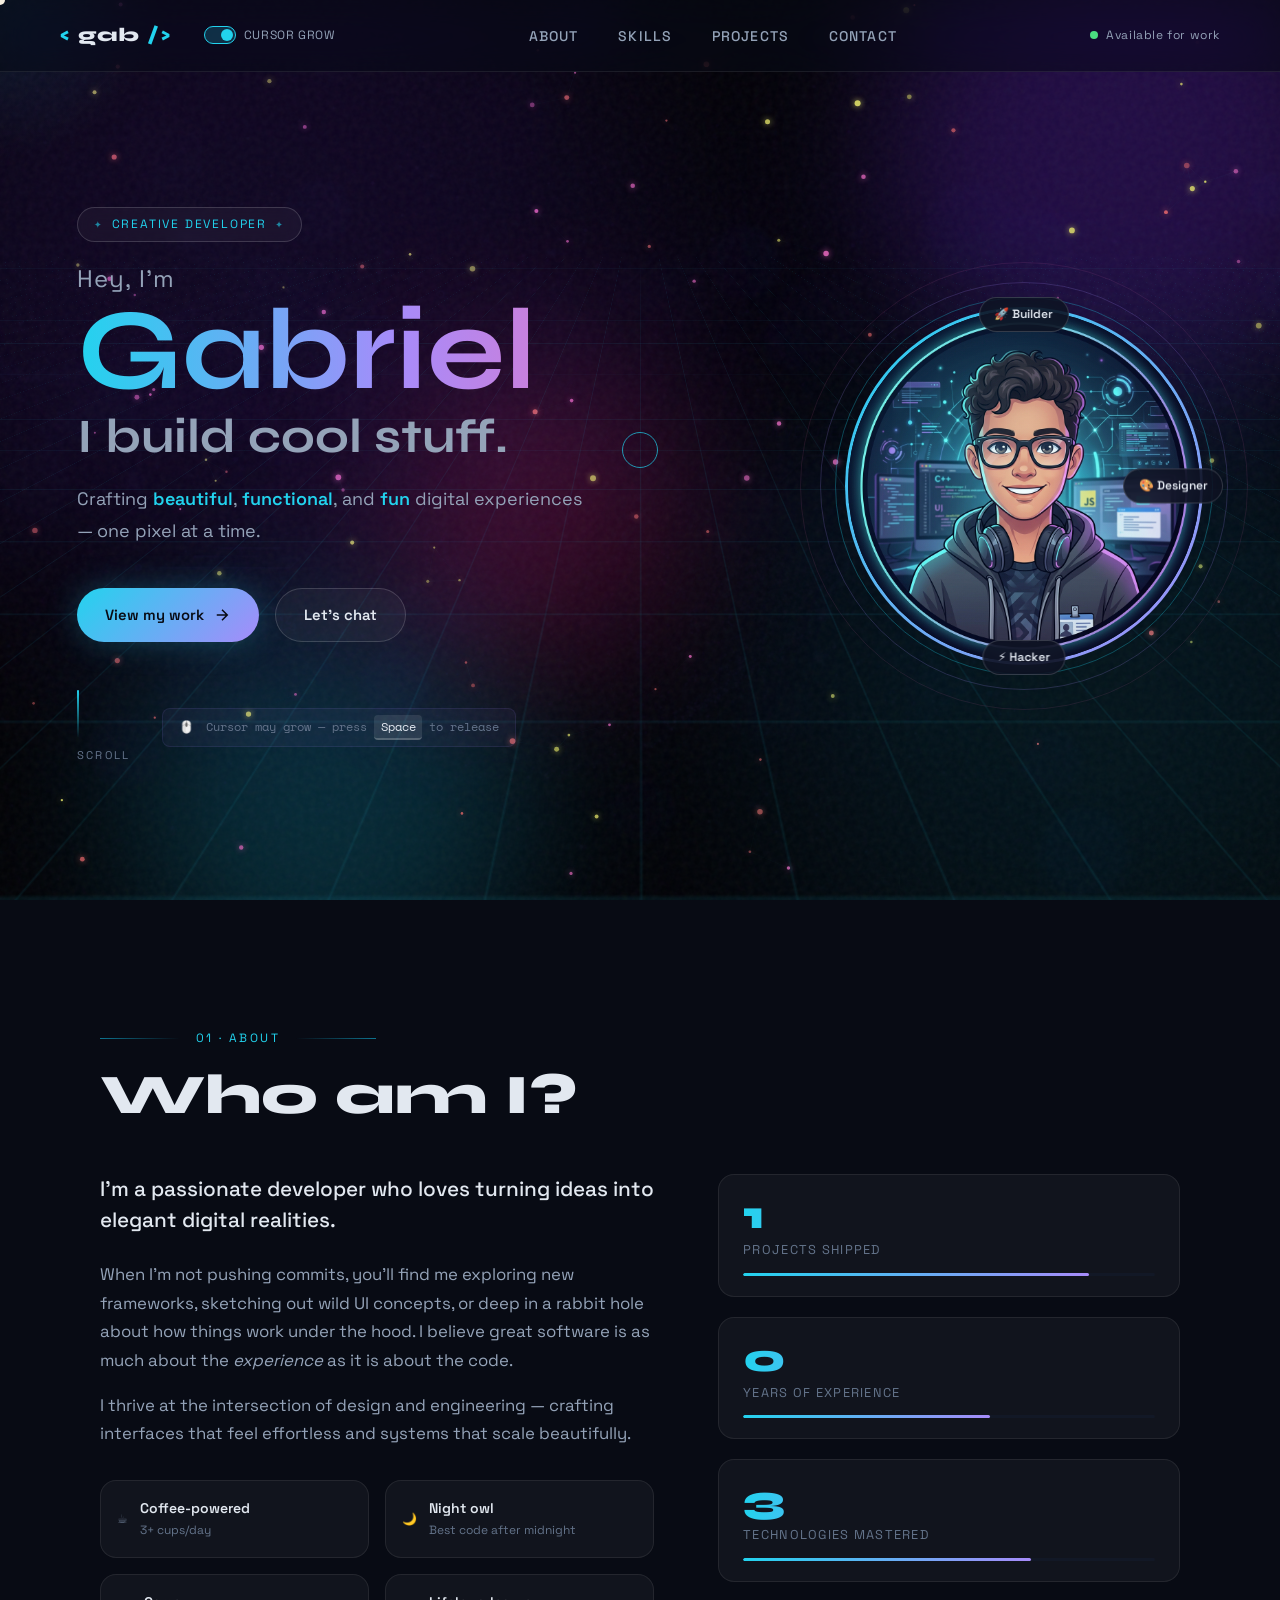
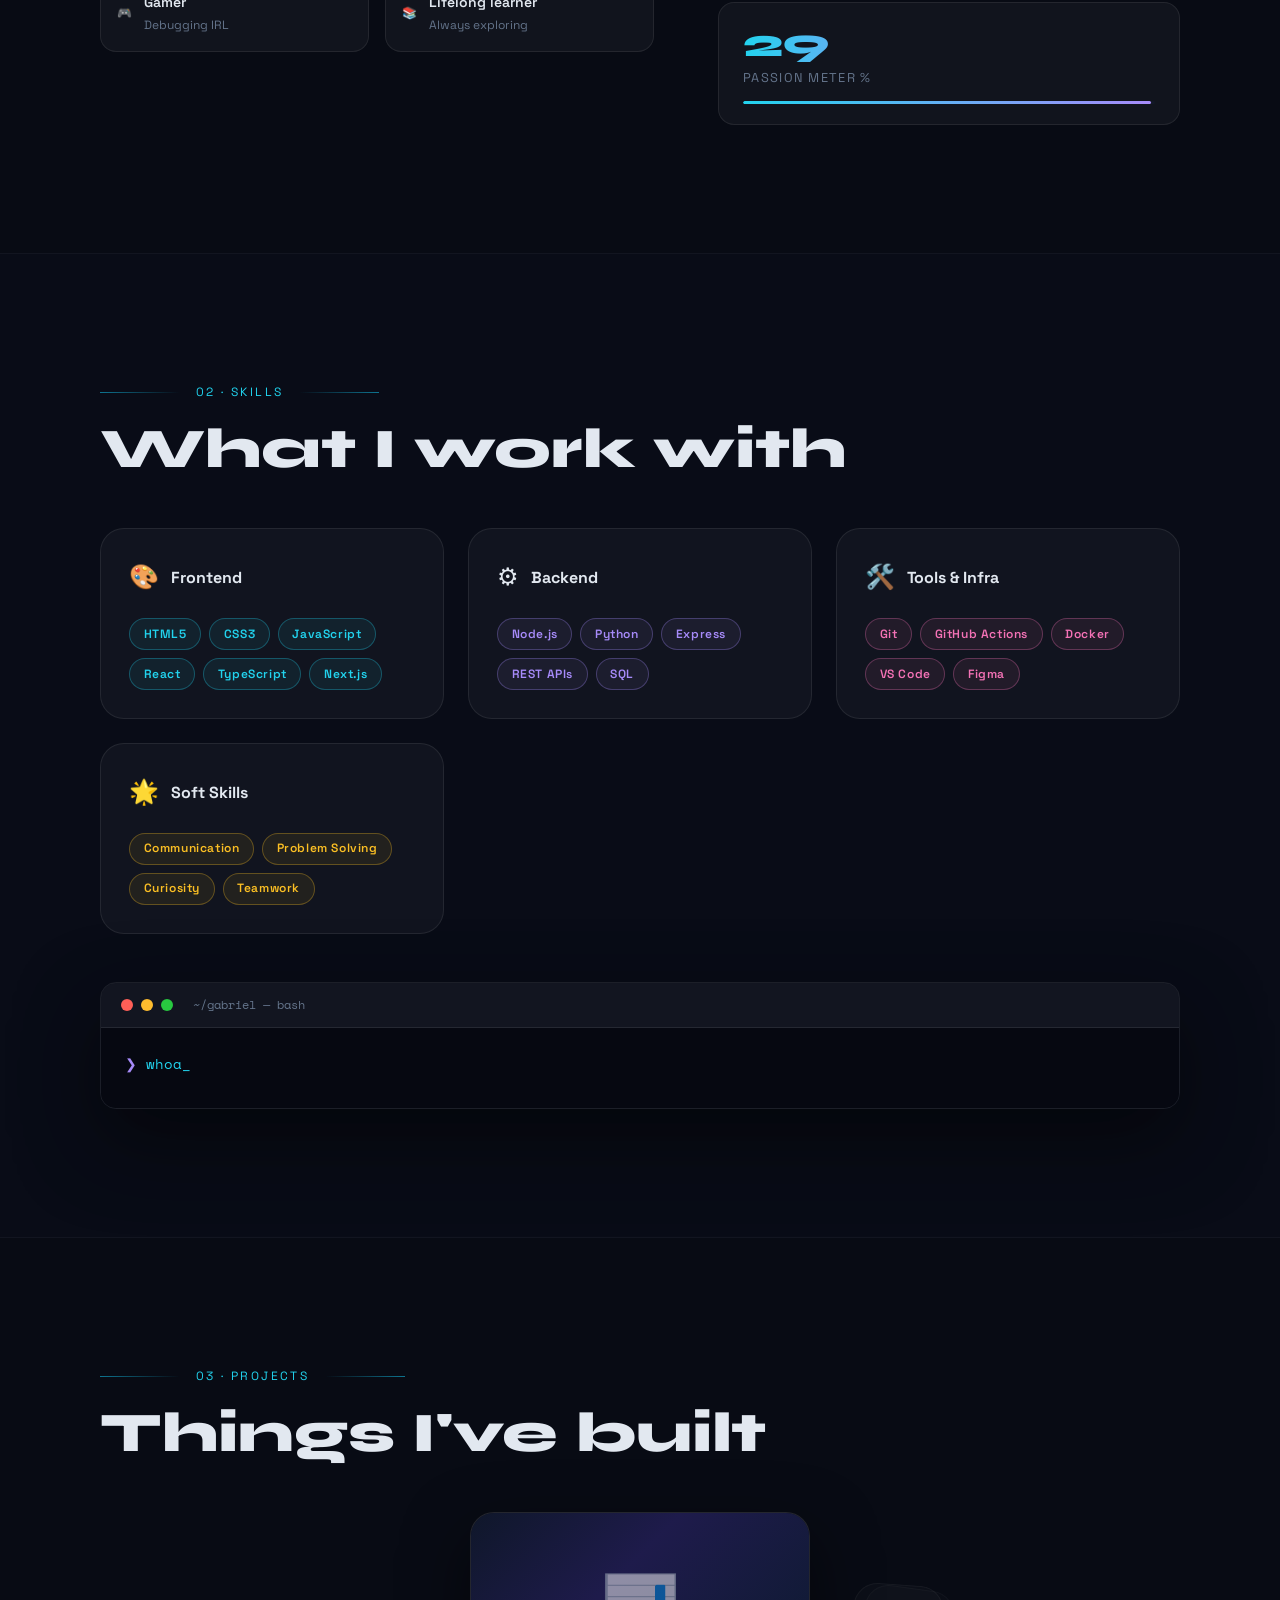
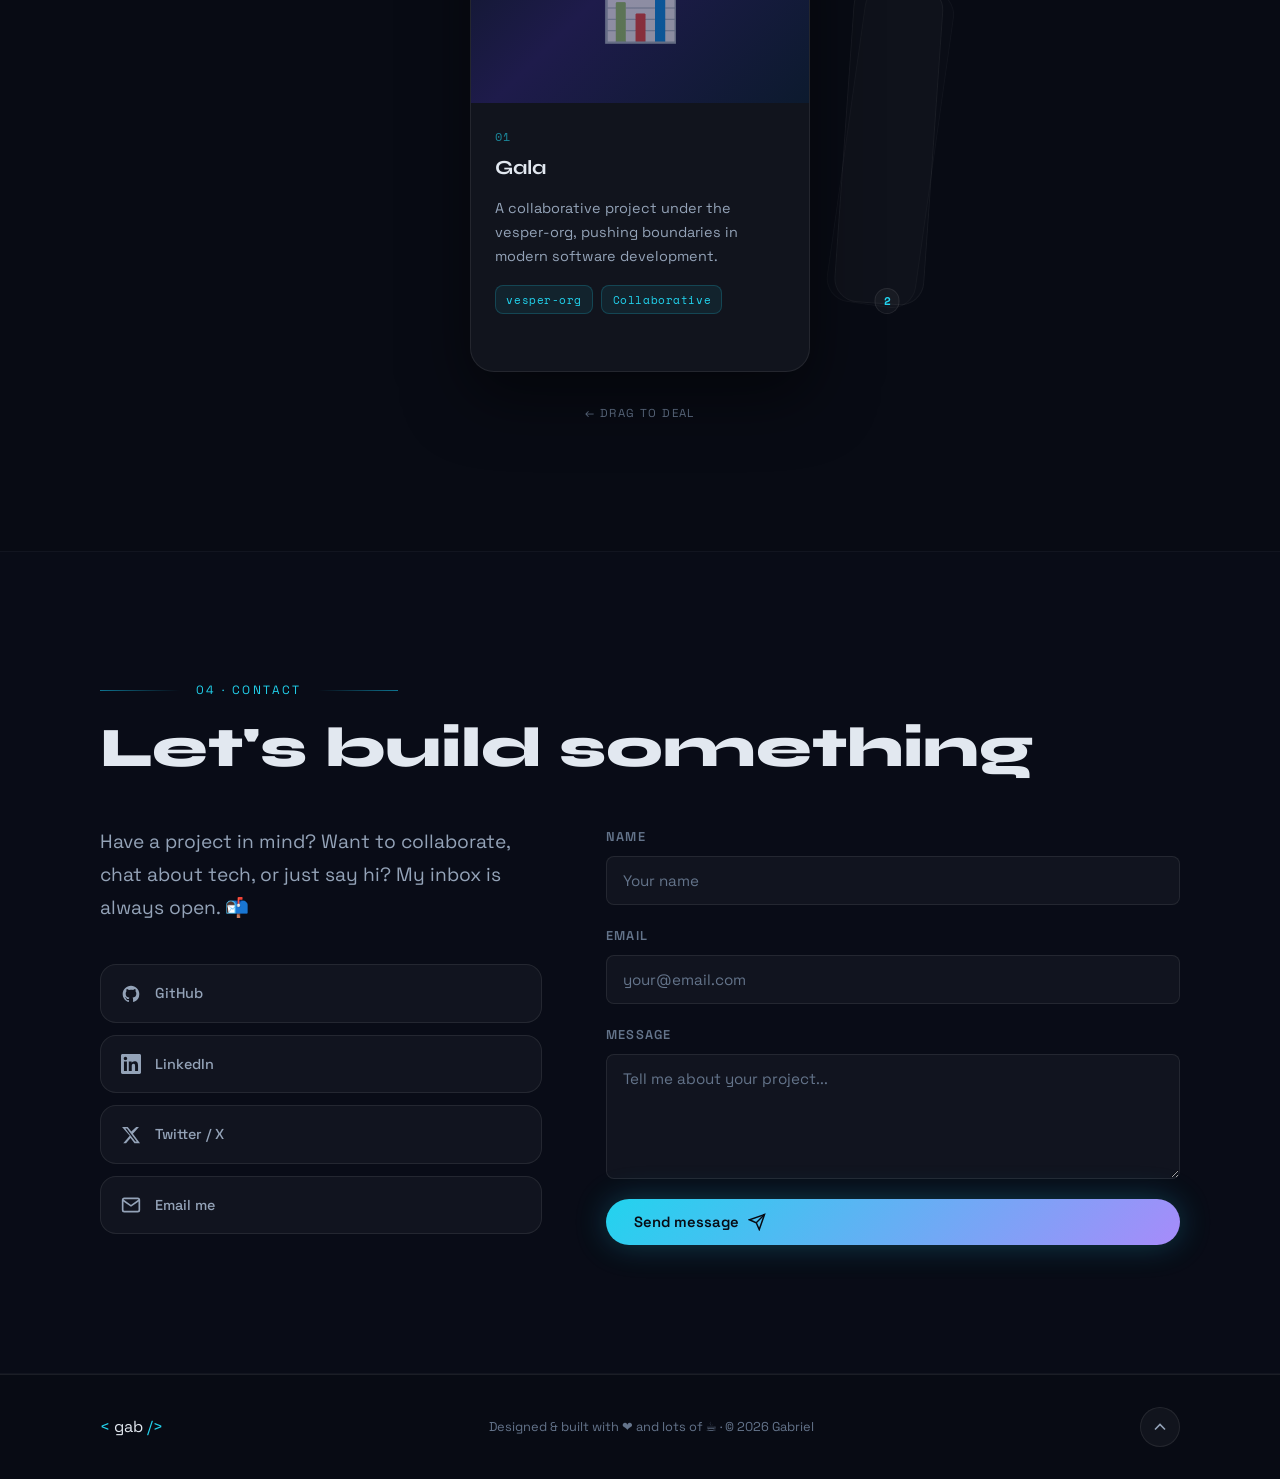
==== index.html @ 13ea4133 "feat: update project cards with real repo links and info" ====
<!DOCTYPE html>
<html lang="en">
<head>
  <meta charset="UTF-8" />
  <meta name="viewport" content="width=device-width, initial-scale=1.0" />
  <title>Gabriel · Creative Developer</title>
  <meta name="description" content="Gabriel's creative developer portfolio — building beautiful, functional, and fun digital experiences." />

  <!-- Google Fonts -->
  <link rel="preconnect" href="https://fonts.googleapis.com" />
  <link rel="preconnect" href="https://fonts.gstatic.com" crossorigin />
  <link href="https://fonts.googleapis.com/css2?family=Space+Grotesk:wght@300;400;500;600;700&family=Space+Mono:ital,wght@0,400;0,700;1,400&family=Syne:wght@700;800&display=swap" rel="stylesheet" />

  <link rel="stylesheet" href="style.css" />
</head>
<body>

  <!-- ── Canvas particles ── -->
  <canvas id="particles-canvas"></canvas>

  <!-- ── Cursor glow ── -->
  <div id="cursor-glow"></div>
  <div id="cursor-dot"></div>
  <div id="cursor-ring"></div>

  <!-- ── Background Effects ── -->
  <div class="page-bg">
    <div class="bg-gradient-1"></div>
    <div class="bg-gradient-2"></div>
    <div class="bg-grid-wrap">
      <div class="bg-grid"></div>
    </div>
    <div class="bg-noise"></div>
  </div>

  <!-- ════════════════════════════
       NAV
  ════════════════════════════ -->
  <nav id="navbar">
    <div class="nav-left">
      <div class="nav-logo">
        <span class="logo-bracket">&lt;</span>
        <span class="logo-name">gab</span>
        <span class="logo-bracket">/&gt;</span>
      </div>
      <div class="nav-toggle-wrap">
        <label class="toggle-switch">
          <input type="checkbox" id="cursor-grow-toggle" checked>
          <span class="slider"></span>
        </label>
        <span class="toggle-label">Cursor Grow</span>
      </div>
    </div>
    <ul class="nav-links">
      <li><a href="#about" class="nav-link">About</a></li>
      <li><a href="#skills" class="nav-link">Skills</a></li>
      <li><a href="#projects" class="nav-link">Projects</a></li>
      <li><a href="#contact" class="nav-link">Contact</a></li>
    </ul>
    <div class="nav-status">
      <span class="status-dot"></span>
      <span>Available for work</span>
    </div>
  </nav>

  <!-- ════════════════════════════
       HERO
  ════════════════════════════ -->
  <section id="hero">
    <div class="hero-bg"></div>
    <div class="hero-overlay"></div>

    <!-- Floating blobs -->
    <div class="blob blob-1"></div>
    <div class="blob blob-2"></div>
    <div class="blob blob-3"></div>

    <div class="hero-content">
      <div class="hero-badge">
        <span class="badge-icon">✦</span>
        <span>Creative Developer</span>
        <span class="badge-icon">✦</span>
      </div>

      <h1 class="hero-title">
        <span class="title-line title-line-1">Hey, I'm</span>
        <span class="title-line title-line-2 gradient-text">Gabriel</span>
        <span class="title-line title-line-3">I build cool stuff.</span>
      </h1>

      <p class="hero-sub">
        Crafting <span class="highlight">beautiful</span>,
        <span class="highlight">functional</span>, and
        <span class="highlight">fun</span> digital experiences —
        one pixel at a time.
      </p>

      <div class="hero-cta">
        <a href="#projects" class="btn btn-primary" id="hero-cta-work">
          <span>View my work</span>
          <svg viewBox="0 0 24 24" fill="none" stroke="currentColor" stroke-width="2"><path d="M5 12h14M12 5l7 7-7 7"/></svg>
        </a>
        <a href="#contact" class="btn btn-ghost" id="hero-cta-contact">Let's chat</a>
      </div>

      <!-- Scroll hint + cursor hint side by side -->
      <div class="hero-hints">
        <div class="scroll-hint">
          <div class="scroll-line"></div>
          <span>scroll</span>
        </div>
        <div class="cursor-hint" id="cursor-hint">
          <span class="cursor-hint-icon">🖱️</span>
          <span>Cursor may grow — press <kbd>Space</kbd> to release</span>
        </div>
      </div>
    </div>

    <!-- Avatar card -->
    <div class="hero-avatar-wrap">
      <div class="avatar-ring ring-1"></div>
      <div class="avatar-ring ring-2"></div>
      <div class="avatar-ring ring-3"></div>
      <div class="avatar-frame">
        <img src="assets/avatar.jpg" alt="Gabriel - Developer Portrait" class="avatar-img" />
        <div class="avatar-glow"></div>
      </div>
      <!-- Floating tags -->
      <div class="float-tag tag-top" id="tag-1">🚀 Builder</div>
      <div class="float-tag tag-right" id="tag-2">🎨 Designer</div>
      <div class="float-tag tag-bottom" id="tag-3">⚡ Hacker</div>
    </div>
  </section>

  <!-- ════════════════════════════
       ABOUT
  ════════════════════════════ -->
  <section id="about" class="section">
    <div class="container">
      <div class="section-label">
        <span class="label-line"></span>
        <span>01 · About</span>
        <span class="label-line"></span>
      </div>
      <h2 class="section-title">Who am I?</h2>

      <div class="about-grid">
        <div class="about-text reveal">
          <p class="about-lead">
            I'm a passionate developer who loves turning ideas into elegant digital realities.
          </p>
          <p>
            When I'm not pushing commits, you'll find me exploring new frameworks, sketching out
            wild UI concepts, or deep in a rabbit hole about how things work under the hood.
            I believe great software is as much about the <em>experience</em> as it is about
            the code.
          </p>
          <p>
            I thrive at the intersection of design and engineering — crafting interfaces that
            feel effortless and systems that scale beautifully.
          </p>
          <div class="about-fun-facts">
            <div class="fun-fact">
              <span class="fun-icon">☕</span>
              <div>
                <strong>Coffee-powered</strong>
                <span>3+ cups/day</span>
              </div>
            </div>
            <div class="fun-fact">
              <span class="fun-icon">🌙</span>
              <div>
                <strong>Night owl</strong>
                <span>Best code after midnight</span>
              </div>
            </div>
            <div class="fun-fact">
              <span class="fun-icon">🎮</span>
              <div>
                <strong>Gamer</strong>
                <span>Debugging IRL</span>
              </div>
            </div>
            <div class="fun-fact">
              <span class="fun-icon">📚</span>
              <div>
                <strong>Lifelong learner</strong>
                <span>Always exploring</span>
              </div>
            </div>
          </div>
        </div>

        <div class="about-stats reveal">
          <div class="stat-card">
            <span class="stat-num" data-target="5">0</span>
            <span class="stat-label">Projects shipped</span>
            <div class="stat-bar"><div class="stat-fill" style="width:84%"></div></div>
          </div>
          <div class="stat-card">
            <span class="stat-num" data-target="3">0</span>
            <span class="stat-label">Years of experience</span>
            <div class="stat-bar"><div class="stat-fill" style="width:60%"></div></div>
          </div>
          <div class="stat-card">
            <span class="stat-num" data-target="12">0</span>
            <span class="stat-label">Technologies mastered</span>
            <div class="stat-bar"><div class="stat-fill" style="width:70%"></div></div>
          </div>
          <div class="stat-card">
            <span class="stat-num" data-target="99">0</span>
            <span class="stat-label">Passion meter %</span>
            <div class="stat-bar"><div class="stat-fill" style="width:99%"></div></div>
          </div>
        </div>
      </div>
    </div>
  </section>

  <!-- ════════════════════════════
       SKILLS
  ════════════════════════════ -->
  <section id="skills" class="section section-dark">
    <div class="container">
      <div class="section-label">
        <span class="label-line"></span>
        <span>02 · Skills</span>
        <span class="label-line"></span>
      </div>
      <h2 class="section-title">What I work with</h2>

      <div class="skills-grid">

        <!-- Category -->
        <div class="skill-category reveal">
          <div class="skill-cat-header">
            <span class="skill-cat-icon">🎨</span>
            <h3>Frontend</h3>
          </div>
          <div class="skill-pills">
            <span class="pill pill-cyan">HTML5</span>
            <span class="pill pill-cyan">CSS3</span>
            <span class="pill pill-cyan">JavaScript</span>
            <span class="pill pill-cyan">React</span>
            <span class="pill pill-cyan">TypeScript</span>
            <span class="pill pill-cyan">Next.js</span>
          </div>
        </div>

        <div class="skill-category reveal">
          <div class="skill-cat-header">
            <span class="skill-cat-icon">⚙️</span>
            <h3>Backend</h3>
          </div>
          <div class="skill-pills">
            <span class="pill pill-purple">Node.js</span>
            <span class="pill pill-purple">Python</span>
            <span class="pill pill-purple">Express</span>
            <span class="pill pill-purple">REST APIs</span>
            <span class="pill pill-purple">SQL</span>
          </div>
        </div>

        <div class="skill-category reveal">
          <div class="skill-cat-header">
            <span class="skill-cat-icon">🛠️</span>
            <h3>Tools &amp; Infra</h3>
          </div>
          <div class="skill-pills">
            <span class="pill pill-pink">Git</span>
            <span class="pill pill-pink">GitHub Actions</span>
            <span class="pill pill-pink">Docker</span>
            <span class="pill pill-pink">VS Code</span>
            <span class="pill pill-pink">Figma</span>
          </div>
        </div>

        <div class="skill-category reveal">
          <div class="skill-cat-header">
            <span class="skill-cat-icon">🌟</span>
            <h3>Soft Skills</h3>
          </div>
          <div class="skill-pills">
            <span class="pill pill-gold">Communication</span>
            <span class="pill pill-gold">Problem Solving</span>
            <span class="pill pill-gold">Curiosity</span>
            <span class="pill pill-gold">Teamwork</span>
          </div>
        </div>

      </div>

      <!-- Terminal easter egg -->
      <div class="terminal reveal">
        <div class="terminal-header">
          <span class="dot red"></span>
          <span class="dot yellow"></span>
          <span class="dot green"></span>
          <span class="terminal-title">~/gabriel — bash</span>
        </div>
        <div class="terminal-body" id="terminal-body">
          <span class="prompt">❯ </span><span id="terminal-text"></span><span class="cursor-blink">_</span>
        </div>
      </div>
    </div>
  </section>

  <!-- ════════════════════════════
       PROJECTS
  ════════════════════════════ -->
  <section id="projects" class="section">
    <div class="container">
      <div class="section-label">
        <span class="label-line"></span>
        <span>03 · Projects</span>
        <span class="label-line"></span>
      </div>
      <h2 class="section-title">Things I've built</h2>

      <!-- Card Deck -->
      <div class="deck-wrapper">

        <!-- Left discard pile -->
        <div class="deck-side deck-side-left">
          <div class="deck-back deck-back-2"></div>
          <div class="deck-back deck-back-1"></div>
          <div class="deck-badge" id="badge-left">0</div>
        </div>

        <!-- Stage: all 3 cards are absolutely positioned here -->
        <div class="deck-stage" id="deck-stage">

          <article class="project-card" id="project-1">
            <div class="project-img-wrap">
              <div class="project-img project-img-1"></div>
              <div class="project-overlay">
                <a href="https://github.com/vesper-org/gala" target="_blank" rel="noopener noreferrer" class="project-link" aria-label="View Gala">
                  <svg viewBox="0 0 24 24" fill="none" stroke="currentColor" stroke-width="2"><path d="M18 13v6a2 2 0 01-2 2H5a2 2 0 01-2-2V8a2 2 0 012-2h6M15 3h6v6M10 14L21 3"/></svg>
                </a>
              </div>
            </div>
            <div class="project-info">
              <span class="project-num">01</span>
              <h3 class="project-title">Gala</h3>
              <p class="project-desc">A collaborative project under the vesper-org, pushing boundaries in modern software development.</p>
              <div class="project-tags"><span>vesper-org</span><span>Collaborative</span></div>
            </div>
          </article>

          <article class="project-card" id="project-2">
            <div class="project-img-wrap">
              <div class="project-img project-img-2"></div>
              <div class="project-overlay">
                <a href="https://github.com/GABRIEL-CSTND/VetClinicApp" target="_blank" rel="noopener noreferrer" class="project-link" aria-label="View VetClinicApp">
                  <svg viewBox="0 0 24 24" fill="none" stroke="currentColor" stroke-width="2"><path d="M18 13v6a2 2 0 01-2 2H5a2 2 0 01-2-2V8a2 2 0 012-2h6M15 3h6v6M10 14L21 3"/></svg>
                </a>
              </div>
            </div>
            <div class="project-info">
              <span class="project-num">02</span>
              <h3 class="project-title">Vet Clinic App</h3>
              <p class="project-desc">A full-featured Veterinary Clinic Management System with patient records, appointments, and billing built on a modern Windows UI.</p>
              <div class="project-tags"><span>WinUI 3</span><span>.NET 8</span><span>MySQL</span></div>
            </div>
          </article>

          <article class="project-card" id="project-3">
            <div class="project-img-wrap">
              <div class="project-img project-img-3"></div>
              <div class="project-overlay">
                <a href="https://github.com/GABRIEL-CSTND/HOTEL-RESERVATION-SYSTEM" target="_blank" rel="noopener noreferrer" class="project-link" aria-label="View Hotel Reservation System">
                  <svg viewBox="0 0 24 24" fill="none" stroke="currentColor" stroke-width="2"><path d="M18 13v6a2 2 0 01-2 2H5a2 2 0 01-2-2V8a2 2 0 012-2h6M15 3h6v6M10 14L21 3"/></svg>
                </a>
              </div>
            </div>
            <div class="project-info">
              <span class="project-num">03</span>
              <h3 class="project-title">Hotel Reservation System</h3>
              <p class="project-desc">A hotel booking and reservation management system handling room availability, guest records, and check-in/out workflows.</p>
              <div class="project-tags"><span>C#</span><span>JSON</span></div>
            </div>
          </article>

        </div><!-- /deck-stage -->

        <!-- Right draw pile -->
        <div class="deck-side deck-side-right">
          <div class="deck-back deck-back-2"></div>
          <div class="deck-back deck-back-1"></div>
          <div class="deck-badge" id="badge-right">2</div>
        </div>

      </div><!-- /deck-wrapper -->
      <p class="deck-hint">← drag to deal</p>

    </div>
  </section>

  <!-- ════════════════════════════
       CONTACT
  ════════════════════════════ -->
  <section id="contact" class="section section-dark">
    <div class="container">
      <div class="section-label">
        <span class="label-line"></span>
        <span>04 · Contact</span>
        <span class="label-line"></span>
      </div>
      <h2 class="section-title">Let's build something</h2>

      <div class="contact-wrap">
        <div class="contact-left reveal">
          <p class="contact-lead">
            Have a project in mind? Want to collaborate, chat about tech, or just say hi?
            My inbox is always open. 📬
          </p>
          <div class="social-links">
            <a href="https://github.com" target="_blank" rel="noopener noreferrer" class="social-link" id="social-github" aria-label="GitHub">
              <svg viewBox="0 0 24 24" fill="currentColor"><path d="M12 2C6.477 2 2 6.484 2 12.017c0 4.425 2.865 8.18 6.839 9.504.5.092.682-.217.682-.483 0-.237-.008-.868-.013-1.703-2.782.605-3.369-1.343-3.369-1.343-.454-1.158-1.11-1.466-1.11-1.466-.908-.62.069-.608.069-.608 1.003.07 1.531 1.032 1.531 1.032.892 1.53 2.341 1.088 2.91.832.092-.647.35-1.088.636-1.338-2.22-.253-4.555-1.113-4.555-4.951 0-1.093.39-1.988 1.029-2.688-.103-.253-.446-1.272.098-2.65 0 0 .84-.27 2.75 1.026A9.564 9.564 0 0112 6.844c.85.004 1.705.115 2.504.337 1.909-1.296 2.747-1.027 2.747-1.027.546 1.379.202 2.398.1 2.651.64.7 1.028 1.595 1.028 2.688 0 3.848-2.339 4.695-4.566 4.943.359.309.678.92.678 1.855 0 1.338-.012 2.419-.012 2.747 0 .268.18.58.688.482A10.019 10.019 0 0022 12.017C22 6.484 17.522 2 12 2z"/></svg>
              GitHub
            </a>
            <a href="https://linkedin.com" target="_blank" rel="noopener noreferrer" class="social-link" id="social-linkedin" aria-label="LinkedIn">
              <svg viewBox="0 0 24 24" fill="currentColor"><path d="M20.447 20.452h-3.554v-5.569c0-1.328-.027-3.037-1.852-3.037-1.853 0-2.136 1.445-2.136 2.939v5.667H9.351V9h3.414v1.561h.046c.477-.9 1.637-1.85 3.37-1.85 3.601 0 4.267 2.37 4.267 5.455v6.286zM5.337 7.433c-1.144 0-2.063-.926-2.063-2.065 0-1.138.92-2.063 2.063-2.063 1.14 0 2.064.925 2.064 2.063 0 1.139-.925 2.065-2.064 2.065zm1.782 13.019H3.555V9h3.564v11.452zM22.225 0H1.771C.792 0 0 .774 0 1.729v20.542C0 23.227.792 24 1.771 24h20.451C23.2 24 24 23.227 24 22.271V1.729C24 .774 23.2 0 22.222 0h.003z"/></svg>
              LinkedIn
            </a>
            <a href="https://twitter.com" target="_blank" rel="noopener noreferrer" class="social-link" id="social-twitter" aria-label="Twitter/X">
              <svg viewBox="0 0 24 24" fill="currentColor"><path d="M18.244 2.25h3.308l-7.227 8.26 8.502 11.24H16.17l-4.714-6.231-5.401 6.231H2.744l7.737-8.835L1.254 2.25H8.08l4.253 5.622zm-1.161 17.52h1.833L7.084 4.126H5.117z"/></svg>
              Twitter / X
            </a>
            <a href="mailto:gabriel@example.com" class="social-link" id="social-email" aria-label="Email">
              <svg viewBox="0 0 24 24" fill="none" stroke="currentColor" stroke-width="2"><path d="M4 4h16c1.1 0 2 .9 2 2v12c0 1.1-.9 2-2 2H4c-1.1 0-2-.9-2-2V6c0-1.1.9-2 2-2z"/><polyline points="22,6 12,13 2,6"/></svg>
              Email me
            </a>
          </div>
        </div>

        <form class="contact-form reveal" id="contact-form" novalidate>
          <div class="form-group">
            <label for="name">Name</label>
            <input type="text" id="name" name="name" placeholder="Your name" autocomplete="name" required />
          </div>
          <div class="form-group">
            <label for="email">Email</label>
            <input type="email" id="email" name="email" placeholder="your@email.com" autocomplete="email" required />
          </div>
          <div class="form-group">
            <label for="message">Message</label>
            <textarea id="message" name="message" rows="5" placeholder="Tell me about your project..." required></textarea>
          </div>
          <button type="submit" class="btn btn-primary" id="submit-btn">
            <span>Send message</span>
            <svg viewBox="0 0 24 24" fill="none" stroke="currentColor" stroke-width="2"><line x1="22" y1="2" x2="11" y2="13"/><polygon points="22 2 15 22 11 13 2 9 22 2"/></svg>
          </button>
          <div class="form-success" id="form-success">
            <span>🎉</span> Message sent! I'll get back to you soon.
          </div>
        </form>
      </div>
    </div>
  </section>

  <!-- ════════════════════════════
       FOOTER
  ════════════════════════════ -->
  <footer id="footer">
    <div class="container">
      <div class="footer-content">
        <div class="footer-logo">
          <span class="logo-bracket">&lt;</span>
          <span class="logo-name">gab</span>
          <span class="logo-bracket">/&gt;</span>
        </div>
        <p class="footer-copy">
          Designed &amp; built with ❤️ and lots of ☕ · © <span id="year"></span> Gabriel
        </p>
        <a href="#hero" class="back-to-top" id="back-to-top" aria-label="Back to top">
          <svg viewBox="0 0 24 24" fill="none" stroke="currentColor" stroke-width="2"><polyline points="18 15 12 9 6 15"/></svg>
        </a>
      </div>
    </div>
  </footer>

  <script src="script.js"></script>
</body>
</html>
---- style.css ----
/* ═══════════════════════════════════════
   DESIGN TOKENS
═══════════════════════════════════════ */
:root {
  /* Colors */
  --bg:          #080b14;
  --bg-2:        #0d1120;
  --bg-3:        #121826;
  --surface:     rgba(255,255,255,.04);
  --surface-h:   rgba(255,255,255,.08);
  --border:      rgba(255,255,255,.08);
  --border-h:    rgba(255,255,255,.16);

  --cyan:        #22d3ee;
  --cyan-dim:    #0e7490;
  --purple:      #a78bfa;
  --purple-dim:  #5b21b6;
  --pink:        #f472b6;
  --pink-dim:    #9d174d;
  --gold:        #fbbf24;
  --gold-dim:    #92400e;

  --text:        #e2e8f0;
  --text-muted:  #64748b;
  --text-dim:    #94a3b8;

  /* Gradients */
  --grad-hero:   linear-gradient(135deg, #0f172a 0%, #1e0b3d 50%, #0c1a2e 100%);
  --grad-cyan:   linear-gradient(135deg, var(--cyan) 0%, var(--purple) 100%);
  --grad-text:   linear-gradient(90deg, var(--cyan) 0%, var(--purple) 50%, var(--pink) 100%);

  /* Typography */
  --font-sans:  'Space Grotesk', system-ui, sans-serif;
  --font-mono:  'Space Mono', monospace;
  --font-disp:  'Syne', sans-serif;

  /* Spacing */
  --max-w:      1200px;
  --section-py: clamp(80px, 10vw, 140px);

  /* Transitions */
  --ease:       cubic-bezier(.4,0,.2,1);
  --ease-spring: cubic-bezier(.175,.885,.32,1.275);

  /* Radius */
  --r-sm:  8px;
  --r-md:  16px;
  --r-lg:  24px;
  --r-xl:  40px;
}

/* ═══════════════════════════════════════
   RESET & BASE
═══════════════════════════════════════ */
*, *::before, *::after { box-sizing: border-box; margin: 0; padding: 0; }

html {
  scroll-behavior: smooth;
  scrollbar-width: thin;
  scrollbar-color: var(--cyan-dim) var(--bg);
}

::-webkit-scrollbar { width: 6px; }
::-webkit-scrollbar-track { background: var(--bg); }
::-webkit-scrollbar-thumb { background: var(--cyan-dim); border-radius: 99px; }

body {
  background: var(--bg);
  color: var(--text);
  font-family: var(--font-sans);
  font-size: 16px;
  line-height: 1.7;
  overflow-x: hidden;
  cursor: none;
}

a { text-decoration: none; color: inherit; cursor: none; }
img { max-width: 100%; display: block; }
ul { list-style: none; }
button { cursor: none; font-family: inherit; }

/* ═══════════════════════════════════════
   PARTICLES CANVAS
═══════════════════════════════════════ */
#particles-canvas {
  position: fixed;
  inset: 0;
  z-index: 1;
  pointer-events: none;
  opacity: .85;
}

/* ═══════════════════════════════════════
   CUSTOM CURSOR
═══════════════════════════════════════ */

/* Ambient glow blob that lazily follows */
#cursor-glow {
  position: fixed;
  width: 320px;
  height: 320px;
  border-radius: 50%;
  pointer-events: none;
  z-index: 1;
  transform: translate(-50%, -50%);
  background: radial-gradient(circle, rgba(34,211,238,.12) 0%, transparent 70%);
  transition: opacity .3s;
  mix-blend-mode: screen;
}

/* Main cursor dot */
#cursor-dot {
  position: fixed;
  width: var(--cursor-size, 10px);
  height: var(--cursor-size, 10px);
  border-radius: 50%;
  background: #fff;
  pointer-events: none;
  z-index: 9999;
  transform: translate(-50%, -50%);
  mix-blend-mode: difference;
  transition: width .15s var(--ease), height .15s var(--ease), background .2s;
}

/* Outer ring that lags behind */
#cursor-ring {
  position: fixed;
  width: 36px;
  height: 36px;
  border-radius: 50%;
  border: 1.5px solid rgba(34,211,238,.7);
  pointer-events: none;
  z-index: 9998;
  transform: translate(-50%, -50%);
  transition: width .18s var(--ease), height .18s var(--ease), border-color .2s, opacity .3s;
}

/* Hover state: dot shrinks, ring expands + color shifts */
body.cursor-hover #cursor-dot {
  width: 6px;
  height: 6px;
}
body.cursor-hover #cursor-ring {
  width: 54px;
  height: 54px;
  border-color: rgba(167,139,250,.9);
}

/* Trail dots (spawned via JS) */
.cursor-trail {
  position: fixed;
  border-radius: 50%;
  pointer-events: none;
  z-index: 9997;
  transform: translate(-50%, -50%);
  animation: trail-fade 1.5s ease forwards;
}

@keyframes trail-fade {
  0%   { opacity: .75; transform: translate(-50%,-50%) scale(1); }
  100% { opacity: 0;   transform: translate(-50%,-50%) scale(0); }
}

/* ═══════════════════════════════════════
   NAV
═══════════════════════════════════════ */
#navbar {
  position: fixed;
  top: 0; left: 0; right: 0;
  z-index: 100;
  display: flex;
  align-items: center;
  justify-content: space-between;
  padding: 0 clamp(20px, 5vw, 60px);
  height: 72px;
  backdrop-filter: blur(20px) saturate(1.5);
  -webkit-backdrop-filter: blur(20px) saturate(1.5);
  background: rgba(8,11,20,.6);
  border-bottom: 1px solid var(--border);
  transition: background .3s, box-shadow .3s;
}

#navbar.scrolled {
  background: rgba(8,11,20,.9);
  box-shadow: 0 4px 32px rgba(0,0,0,.4);
}

.nav-left {
  display: flex;
  align-items: center;
  gap: 2rem;
}

.nav-logo {
  font-family: var(--font-disp);
  font-size: 1.2rem;
  font-weight: 800;
  letter-spacing: .05em;
}
.logo-bracket { color: var(--cyan); }
.logo-name    { color: var(--text); }

.nav-toggle-wrap {
  display: flex;
  align-items: center;
  gap: 0.5rem;
}
.toggle-label {
  font-size: 0.75rem;
  color: var(--text-dim);
  text-transform: uppercase;
  letter-spacing: 0.05em;
}
.toggle-switch {
  position: relative;
  display: inline-block;
  width: 32px;
  height: 18px;
}
.toggle-switch input {
  opacity: 0;
  width: 0;
  height: 0;
}
.slider {
  position: absolute;
  cursor: none;
  top: 0; left: 0; right: 0; bottom: 0;
  background-color: var(--bg-2);
  border: 1px solid var(--border);
  border-radius: 18px;
  transition: .3s;
}
.slider:before {
  position: absolute;
  content: "";
  height: 12px;
  width: 12px;
  left: 2px;
  bottom: 2px;
  background-color: var(--text-dim);
  border-radius: 50%;
  transition: .3s;
}
input:checked + .slider {
  background-color: rgba(34,211,238,0.2);
  border-color: var(--cyan);
}
input:checked + .slider:before {
  transform: translateX(14px);
  background-color: var(--cyan);
}


.nav-links {
  display: flex;
  gap: 2.5rem;
}

.nav-link {
  font-size: .875rem;
  font-weight: 500;
  letter-spacing: .08em;
  text-transform: uppercase;
  color: var(--text-dim);
  position: relative;
  transition: color .3s var(--ease);
}

.nav-link::after {
  content: '';
  position: absolute;
  bottom: -4px; left: 0;
  width: 0; height: 2px;
  background: var(--grad-cyan);
  border-radius: 2px;
  transition: width .3s var(--ease);
}

.nav-link:hover { color: var(--text); }
.nav-link:hover::after { width: 100%; }

.nav-status {
  display: flex;
  align-items: center;
  gap: .5rem;
  font-size: .75rem;
  color: var(--text-dim);
  letter-spacing: .05em;
}

.status-dot {
  width: 8px; height: 8px;
  border-radius: 50%;
  background: #4ade80;
  animation: pulse-green 2s infinite;
}

@keyframes pulse-green {
  0%,100% { box-shadow: 0 0 0 0 rgba(74,222,128,.4); }
  50%      { box-shadow: 0 0 0 6px rgba(74,222,128,0); }
}

/* ═══════════════════════════════════════
   HERO
═══════════════════════════════════════ */
#hero {
  position: relative;
  min-height: 100vh;
  display: grid;
  grid-template-columns: 1fr auto;
  align-items: center;
  gap: 4rem;
  padding: 0 clamp(20px, 6vw, 80px);
  padding-top: 72px;
  overflow: hidden;
}

.hero-bg {
  position: absolute;
  inset: 0;
  background: url('assets/hero-bg.jpg') center/cover no-repeat;
  opacity: .18;
  z-index: 0;
}

.hero-overlay {
  position: absolute;
  inset: 0;
  background: var(--grad-hero);
  z-index: 0;
  mix-blend-mode: multiply;
}

/* Blobs */
.blob {
  position: absolute;
  border-radius: 50%;
  filter: blur(80px);
  opacity: .35;
  animation: float-blob 12s ease-in-out infinite;
  z-index: 0;
}
.blob-1 {
  width: 500px; height: 500px;
  background: var(--purple-dim);
  top: -100px; right: -100px;
  animation-delay: 0s;
}
.blob-2 {
  width: 400px; height: 400px;
  background: var(--cyan-dim);
  bottom: -100px; left: 10%;
  animation-delay: -4s;
}
.blob-3 {
  width: 300px; height: 300px;
  background: var(--pink-dim);
  top: 40%; left: 30%;
  animation-delay: -8s;
}

@keyframes float-blob {
  0%,100% { transform: translate(0,0) scale(1); }
  33%      { transform: translate(30px,-20px) scale(1.05); }
  66%      { transform: translate(-20px,30px) scale(.95); }
}

/* Hero content */
.hero-content {
  position: relative;
  z-index: 2;
  max-width: 640px;
}

.hero-badge {
  display: inline-flex;
  align-items: center;
  gap: .5rem;
  padding: .4rem 1rem;
  border: 1px solid var(--border-h);
  border-radius: 999px;
  background: var(--surface);
  font-size: .75rem;
  letter-spacing: .15em;
  text-transform: uppercase;
  color: var(--cyan);
  margin-bottom: 1.5rem;
  backdrop-filter: blur(10px);
  animation: slide-up .8s var(--ease) both;
}

.badge-icon { font-size: .6rem; opacity: .6; }

.hero-title {
  display: flex;
  flex-direction: column;
  margin-bottom: 1.25rem;
}

.title-line {
  display: block;
  line-height: 1.05;
  animation: slide-up .8s var(--ease) both;
}

.title-line-1 {
  font-family: var(--font-sans);
  font-size: clamp(1.1rem, 2.5vw, 1.5rem);
  font-weight: 400;
  color: var(--text-dim);
  letter-spacing: .05em;
  animation-delay: .1s;
}

.title-line-2 {
  font-family: var(--font-disp);
  font-size: clamp(4rem, 9vw, 7.5rem);
  font-weight: 700;
  animation-delay: .2s;
}

.title-line-3 {
  font-family: var(--font-disp);
  font-size: clamp(1.5rem, 4vw, 3rem);
  font-weight: 700;
  color: var(--text-dim);
  animation-delay: .3s;
}

.gradient-text {
  background: var(--grad-text);
  -webkit-background-clip: text;
  background-clip: text;
  -webkit-text-fill-color: transparent;
}

.hero-sub {
  font-size: clamp(.95rem, 1.5vw, 1.125rem);
  color: var(--text-dim);
  max-width: 520px;
  margin-bottom: 2.5rem;
  animation: slide-up .8s var(--ease) .4s both;
  line-height: 1.8;
}

.highlight {
  color: var(--cyan);
  font-weight: 600;
}

.hero-cta {
  display: flex;
  gap: 1rem;
  flex-wrap: wrap;
  animation: slide-up .8s var(--ease) .5s both;
}

/* Buttons */
.btn {
  display: inline-flex;
  align-items: center;
  gap: .6rem;
  padding: .85rem 1.75rem;
  border-radius: var(--r-xl);
  font-weight: 600;
  font-size: .925rem;
  border: none;
  transition: all .3s var(--ease);
  position: relative;
  overflow: hidden;
}

.btn svg { width: 18px; height: 18px; transition: transform .3s var(--ease); }
.btn:hover svg { transform: translateX(4px); }

.btn::before {
  content: '';
  position: absolute;
  inset: 0;
  border-radius: inherit;
  opacity: 0;
  transition: opacity .3s;
  background: rgba(255,255,255,.1);
}
.btn:hover::before { opacity: 1; }

.btn-primary {
  background: var(--grad-cyan);
  color: var(--bg);
  box-shadow: 0 0 32px rgba(34,211,238,.25);
}
.btn-primary:hover {
  box-shadow: 0 0 48px rgba(34,211,238,.45);
  transform: translateY(-2px);
}

.btn-ghost {
  background: var(--surface);
  color: var(--text);
  border: 1px solid var(--border-h);
  backdrop-filter: blur(8px);
}
.btn-ghost:hover {
  background: var(--surface-h);
  border-color: var(--cyan);
  color: var(--cyan);
  transform: translateY(-2px);
}

.hero-hints {
  display: flex;
  align-items: center;
  gap: 2rem;
  margin-top: 3rem;
  animation: slide-up .8s var(--ease) .7s both;
}

/* Scroll hint */
.scroll-hint {
  display: flex;
  flex-direction: column;
  align-items: flex-start;
  gap: .5rem;
  font-size: .7rem;
  letter-spacing: .2em;
  text-transform: uppercase;
  color: var(--text-muted);
}

.cursor-hint {
  display: flex;
  align-items: center;
  gap: 0.75rem;
  font-family: var(--font-mono);
  font-size: 0.75rem;
  color: var(--text-muted);
  padding: 0.5rem 1rem;
  background: rgba(167, 139, 250, 0.05);
  border: 1px solid rgba(167, 139, 250, 0.1);
  border-radius: var(--r-sm);
  transition: opacity 0.3s var(--ease);
}
.cursor-hint kbd {
  background: rgba(255, 255, 255, 0.1);
  padding: 0.2rem 0.4rem;
  border-radius: 4px;
  color: var(--text);
  font-family: inherit;
  border-bottom: 2px solid rgba(255, 255, 255, 0.2);
}

.scroll-line {
  width: 2px;
  height: 48px;
  background: linear-gradient(to bottom, var(--cyan), transparent);
  border-radius: 2px;
  animation: scroll-drop 2s ease-in-out infinite;
}

@keyframes scroll-drop {
  0%,100% { opacity: .3; transform: scaleY(1) translateY(0); }
  50%      { opacity: 1;  transform: scaleY(1.1) translateY(4px); }
}

/* Avatar */
.hero-avatar-wrap {
  position: relative;
  z-index: 2;
  width: clamp(280px, 28vw, 380px);
  height: clamp(280px, 28vw, 380px);
  display: flex;
  align-items: center;
  justify-content: center;
  animation: slide-up .8s var(--ease) .3s both;
  flex-shrink: 0;
}

.avatar-ring {
  position: absolute;
  border-radius: 50%;
  border: 1px solid;
  animation: spin-ring linear infinite;
}

.ring-1 {
  inset: -10px;
  border-color: rgba(34,211,238,.3);
  animation-duration: 20s;
}
.ring-2 {
  inset: -25px;
  border-color: rgba(167,139,250,.2);
  animation-duration: 30s;
  animation-direction: reverse;
}
.ring-3 {
  inset: -45px;
  border-color: rgba(244,114,182,.1);
  animation-duration: 45s;
}

@keyframes spin-ring {
  from { transform: rotate(0deg); }
  to   { transform: rotate(360deg); }
}

.avatar-frame {
  position: relative;
  width: 100%; height: 100%;
  border-radius: 50%;
  overflow: hidden;
  border: 3px solid transparent;
  background: linear-gradient(var(--bg), var(--bg)) padding-box,
              var(--grad-cyan) border-box;
}

.avatar-img {
  width: 100%; height: 100%;
  object-fit: cover;
  transition: transform .5s var(--ease);
}

.avatar-frame:hover .avatar-img { transform: scale(1.04); }

.avatar-glow {
  position: absolute;
  inset: 0;
  border-radius: 50%;
  background: radial-gradient(circle at 30% 30%, rgba(34,211,238,.1), transparent 70%);
}

/* Float tags */
.float-tag {
  position: absolute;
  padding: .4rem .9rem;
  border-radius: 999px;
  background: rgba(13,17,32,.85);
  border: 1px solid var(--border-h);
  font-size: .75rem;
  font-weight: 600;
  color: var(--text);
  backdrop-filter: blur(12px);
  white-space: nowrap;
  animation: float-tag 4s ease-in-out infinite;
}

.tag-top    { top: -10px; left: 50%; transform: translateX(-50%); animation-delay: 0s; }
.tag-right  { right: -20px; top: 50%; transform: translateY(-50%); animation-delay: -1.3s; }
.tag-bottom { bottom: -10px; left: 50%; transform: translateX(-50%); animation-delay: -2.6s; }

@keyframes float-tag {
  0%,100% { transform-origin: center; translate: 0 0; }
  50%      { translate: 0 -8px; }
}

.tag-right { animation: float-tag-x 4s ease-in-out infinite -1.3s; }
@keyframes float-tag-x {
  0%,100% { translate: 0 -50%; }
  50%      { translate: 8px -50%; }
}

/* ═══════════════════════════════════════
   PAGE BACKGROUND EFFECTS
═══════════════════════════════════════ */
.page-bg {
  position: fixed;
  inset: 0;
  z-index: 1;
  pointer-events: none;
  overflow: hidden;
}

/* Ambient Gradients */
.bg-gradient-1, .bg-gradient-2 {
  position: absolute;
  border-radius: 50%;
  filter: blur(120px);
  opacity: 0.15;
  animation: bg-drift 20s ease-in-out infinite alternate;
}
.bg-gradient-1 {
  width: 60vw; height: 60vw;
  background: var(--purple-dim);
  top: -10vw; left: -10vw;
}
.bg-gradient-2 {
  width: 50vw; height: 50vw;
  background: var(--cyan-dim);
  bottom: -10vw; right: -10vw;
  animation-direction: alternate-reverse;
  animation-duration: 25s;
}

@keyframes bg-drift {
  0%   { transform: translate(0, 0) scale(1); }
  100% { transform: translate(8vw, 4vw) scale(1.1); }
}

/* Warp Speed Grid — 3D Perspective Tunnel */
.bg-grid-wrap {
  position: absolute;
  inset: 0;
  /* Push grid below the horizon so it looks like a floor tunnel */
  display: flex;
  align-items: center;
  justify-content: center;
  overflow: hidden;
  pointer-events: none;
}

.bg-grid {
  position: absolute;
  /* Wider + taller than viewport so perspective edges don't show */
  width: 300%;
  height: 300%;
  background-image:
    linear-gradient(rgba(34, 211, 238, var(--grid-line-opacity, 0.06)) 1px, transparent 1px),
    linear-gradient(90deg, rgba(34, 211, 238, var(--grid-line-opacity, 0.06)) 1px, transparent 1px);
  background-size: var(--grid-size, 60px) var(--grid-size, 60px);
  /* 3D perspective tilt — makes it look like a receding tunnel floor */
  transform: perspective(400px) rotateX(55deg) translateY(10%);
  transform-origin: center center;
  /* Stream lines toward viewer by animating background-position */
  animation: warp-stream var(--warp-duration, 4s) linear infinite;
  will-change: background-position;
}

@keyframes warp-stream {
  from { background-position: 0 0; }
  to   { background-position: 0 var(--grid-size, 60px); }
}


/* Premium Noise Texture */
.bg-noise {
  position: absolute;
  inset: 0;
  background: url('data:image/svg+xml,%3Csvg viewBox="0 0 200 200" xmlns="http://www.w3.org/2000/svg"%3E%3Cfilter id="noiseFilter"%3E%3CfeTurbulence type="fractalNoise" baseFrequency="0.75" numOctaves="3" stitchTiles="stitch"/%3E%3C/filter%3E%3Crect width="100%25" height="100%25" filter="url(%23noiseFilter)"/%3E%3C/svg%3E');
  opacity: 0.05;
  mix-blend-mode: overlay;
}

/* ═══════════════════════════════════════
   SECTIONS
═══════════════════════════════════════ */
.section {
  position: relative;
  z-index: 2;
  padding: var(--section-py) 0;
  background: transparent;
}

.section-dark {
  background: rgba(13, 17, 32, 0.25);
  border-top: 1px solid rgba(255,255,255,0.04);
  border-bottom: 1px solid rgba(255,255,255,0.04);
}

.container {
  max-width: var(--max-w);
  margin: 0 auto;
  padding: 0 clamp(20px, 5vw, 60px);
}

.section-label {
  display: flex;
  align-items: center;
  gap: 1rem;
  font-size: .75rem;
  letter-spacing: .2em;
  text-transform: uppercase;
  color: var(--cyan);
  margin-bottom: 1rem;
}

.label-line {
  flex: 1;
  height: 1px;
  background: linear-gradient(to right, var(--cyan-dim), transparent);
  max-width: 80px;
}

.label-line:last-child {
  background: linear-gradient(to left, var(--cyan-dim), transparent);
}

.section-title {
  font-family: var(--font-disp);
  font-size: clamp(2rem, 5vw, 3.5rem);
  font-weight: 800;
  margin-bottom: 3rem;
  line-height: 1.1;
}

/* ═══════════════════════════════════════
   ABOUT
═══════════════════════════════════════ */
.about-grid {
  display: grid;
  grid-template-columns: 1.2fr 1fr;
  gap: 4rem;
  align-items: start;
}

.about-text p {
  color: var(--text-dim);
  margin-bottom: 1rem;
  font-size: 1.05rem;
}

.about-lead {
  font-size: 1.3rem !important;
  color: var(--text) !important;
  font-weight: 500;
  line-height: 1.5;
  margin-bottom: 1.5rem !important;
}

.about-fun-facts {
  display: grid;
  grid-template-columns: 1fr 1fr;
  gap: 1rem;
  margin-top: 2rem;
}

.fun-fact {
  display: flex;
  align-items: center;
  gap: .75rem;
  padding: 1rem;
  background: var(--surface);
  border: 1px solid var(--border);
  border-radius: var(--r-md);
  transition: all .3s var(--ease);
}

.fun-fact:hover {
  background: var(--surface-h);
  border-color: var(--border-h);
  transform: translateY(-3px);
}

.fun-icon {
  font-size: 1.5rem;
  flex-shrink: 0;
}

.fun-fact div { display: flex; flex-direction: column; }
.fun-fact strong { font-size: .875rem; font-weight: 600; color: var(--text); }
.fun-fact span { font-size: .75rem; color: var(--text-muted); }

/* Stats */
.about-stats {
  display: flex;
  flex-direction: column;
  gap: 1.25rem;
}

.stat-card {
  padding: 1.25rem 1.5rem;
  background: var(--surface);
  border: 1px solid var(--border);
  border-radius: var(--r-md);
  transition: all .3s var(--ease);
}

.stat-card:hover {
  border-color: var(--cyan-dim);
  background: var(--surface-h);
}

.stat-num {
  display: block;
  font-family: var(--font-disp);
  font-size: 2.5rem;
  font-weight: 800;
  background: var(--grad-text);
  -webkit-background-clip: text;
  background-clip: text;
  -webkit-text-fill-color: transparent;
  line-height: 1;
  margin-bottom: .25rem;
}

.stat-label {
  display: block;
  font-size: .8rem;
  color: var(--text-muted);
  text-transform: uppercase;
  letter-spacing: .1em;
  margin-bottom: .75rem;
}

.stat-bar {
  height: 3px;
  background: var(--bg-3);
  border-radius: 2px;
  overflow: hidden;
}

.stat-fill {
  height: 100%;
  background: var(--grad-cyan);
  border-radius: 2px;
  transform: scaleX(0);
  transform-origin: left;
  transition: transform 1.2s var(--ease);
}

.stat-fill.animate { transform: scaleX(1); }

/* ═══════════════════════════════════════
   SKILLS
═══════════════════════════════════════ */
.skills-grid {
  display: grid;
  grid-template-columns: repeat(auto-fill, minmax(260px, 1fr));
  gap: 1.5rem;
  margin-bottom: 3rem;
}

.skill-category {
  padding: 1.75rem;
  background: var(--surface);
  border: 1px solid var(--border);
  border-radius: var(--r-lg);
  transition: all .3s var(--ease);
  position: relative;
  overflow: hidden;
}

.skill-category::before {
  content: '';
  position: absolute;
  top: 0; left: 0; right: 0;
  height: 2px;
  background: var(--grad-cyan);
  opacity: 0;
  transition: opacity .3s;
}

.skill-category:hover {
  border-color: var(--border-h);
  transform: translateY(-4px);
  box-shadow: 0 20px 60px rgba(0,0,0,.3);
}

.skill-category:hover::before { opacity: 1; }

.skill-cat-header {
  display: flex;
  align-items: center;
  gap: .75rem;
  margin-bottom: 1.25rem;
}

.skill-cat-icon { font-size: 1.5rem; }
.skill-cat-header h3 { font-size: 1rem; font-weight: 700; color: var(--text); }

.skill-pills { display: flex; flex-wrap: wrap; gap: .5rem; }

.pill {
  display: inline-block;
  padding: .3rem .85rem;
  border-radius: 999px;
  font-size: .75rem;
  font-weight: 600;
  letter-spacing: .05em;
  border: 1px solid;
  transition: all .25s var(--ease);
}

.pill:hover { transform: scale(1.08); }

.pill-cyan   { color: var(--cyan);   border-color: rgba(34,211,238,.3);   background: rgba(34,211,238,.07);   }
.pill-purple { color: var(--purple); border-color: rgba(167,139,250,.3); background: rgba(167,139,250,.07); }
.pill-pink   { color: var(--pink);   border-color: rgba(244,114,182,.3);  background: rgba(244,114,182,.07);  }
.pill-gold   { color: var(--gold);   border-color: rgba(251,191,36,.3);   background: rgba(251,191,36,.07);   }

/* Terminal */
.terminal {
  border-radius: var(--r-md);
  overflow: hidden;
  border: 1px solid var(--border);
  box-shadow: 0 32px 80px rgba(0,0,0,.5);
  font-family: var(--font-mono);
}

.terminal-header {
  display: flex;
  align-items: center;
  gap: .5rem;
  padding: .75rem 1.25rem;
  background: rgba(255,255,255,.04);
  border-bottom: 1px solid var(--border);
}

.dot {
  width: 12px; height: 12px;
  border-radius: 50%;
}
.dot.red    { background: #ff5f57; }
.dot.yellow { background: #febc2e; }
.dot.green  { background: #28c840; }

.terminal-title {
  margin-left: .75rem;
  font-size: .75rem;
  color: var(--text-muted);
}

.terminal-body {
  padding: 1.5rem;
  background: rgba(5,8,15,.8);
  font-size: .875rem;
  color: var(--cyan);
  min-height: 80px;
}

.prompt { color: var(--purple); }

.cursor-blink {
  display: inline-block;
  color: var(--cyan);
  animation: blink .8s steps(1) infinite;
}

@keyframes blink {
  0%,100% { opacity: 1; }
  50%      { opacity: 0; }
}


/* ═══════════════════════════════════════
   PROJECTS — Card Deck
═══════════════════════════════════════ */

/* Outer row: [left pile] [stage] [right pile] */
.deck-wrapper {
  display: flex;
  align-items: center;
  justify-content: center;
  gap: 2rem;
  margin-top: 3rem;
  user-select: none;
}

/* ── Side piles ─────────────────────────────────── */
.deck-side {
  position: relative;
  width: 90px;
  height: 320px;
  flex-shrink: 0;
}

/* Ghost "card back" layers that give the stacked look */
.deck-back {
  position: absolute;
  inset: 0;
  border-radius: var(--r-lg);
  background: var(--surface);
  border: 1px solid var(--border);
  transition: transform 0.4s var(--ease), opacity 0.4s;
}

/* Left side: cards tilted slightly counter-clockwise */
.deck-side-left .deck-back-2 { transform: rotate(-8deg) translate(-4px, 4px); opacity: 0.35; }
.deck-side-left .deck-back-1 { transform: rotate(-4deg) translate(-2px, 2px); opacity: 0.55; }

/* Right side: cards tilted slightly clockwise */
.deck-side-right .deck-back-2 { transform: rotate( 8deg) translate( 4px, 4px); opacity: 0.35; }
.deck-side-right .deck-back-1 { transform: rotate( 4deg) translate( 2px, 2px); opacity: 0.55; }

/* Badge showing count on each pile */
.deck-badge {
  position: absolute;
  bottom: -0.75rem;
  left: 50%;
  transform: translateX(-50%);
  background: var(--surface);
  border: 1px solid var(--border);
  color: var(--cyan);
  font-family: var(--font-mono);
  font-size: 0.7rem;
  font-weight: 600;
  padding: 0.15rem 0.5rem;
  border-radius: 999px;
  transition: transform 0.2s var(--ease-spring), opacity 0.3s;
  white-space: nowrap;
}

/* Hide pile shadows when that pile is empty */
.deck-side.is-empty .deck-back { opacity: 0; pointer-events: none; }
.deck-side.is-empty .deck-badge { opacity: 0; }

/* ── Stage: active card sits here ──────────────────── */
.deck-stage {
  position: relative;
  width: 340px;
  height: 460px;
  flex-shrink: 0;
}

/* ── Card base ──────────────────────────────────────── */
.project-card {
  position: absolute;
  inset: 0;
  background: var(--surface);
  border: 1px solid var(--border);
  border-radius: var(--r-lg);
  overflow: hidden;
  transition: transform 0.5s cubic-bezier(0.4, 0, 0.2, 1),
              opacity 0.35s ease,
              box-shadow 0.3s,
              border-color 0.3s;
  /* Default: hidden off to the right (right draw pile peek) */
  transform: translateX(60px) rotate(4deg) scale(0.88);
  opacity: 0;
  pointer-events: none;
}

/* Active center card */
.project-card[data-state="center"] {
  transform: translateX(0) rotate(0deg) scale(1);
  opacity: 1;
  pointer-events: auto;
  z-index: 10;
  box-shadow: 0 24px 64px rgba(0,0,0,.5);
}

.project-card[data-state="center"]:hover {
  border-color: var(--border-h);
}

/* Discard pile — left side */
.project-card[data-state="left-0"] {
  transform: translateX(-560px) rotate(-6deg) scale(0.82);
  opacity: 0;
  z-index: 3;
}
.project-card[data-state="left-1"] {
  transform: translateX(-590px) rotate(-10deg) scale(0.78);
  opacity: 0;
  z-index: 2;
}

/* Draw pile — right side */
.project-card[data-state="right-0"] {
  transform: translateX(560px) rotate(6deg) scale(0.82);
  opacity: 0;
  z-index: 3;
}
.project-card[data-state="right-1"] {
  transform: translateX(590px) rotate(10deg) scale(0.78);
  opacity: 0;
  z-index: 2;
}

/* Deck hint */
.deck-hint {
  text-align: center;
  margin-top: 2rem;
  font-size: 0.72rem;
  color: var(--text-muted);
  letter-spacing: 0.12em;
  text-transform: uppercase;
}

.project-img-wrap {
  position: relative;
  aspect-ratio: 16/9;
  overflow: hidden;
}

.project-img {
  width: 100%; height: 100%;
  transition: transform .5s var(--ease);
}

.project-card:hover .project-img { transform: scale(1.06); }

/* Unique gradient thumbnails */
.project-img-1 {
  background: linear-gradient(135deg, #0f172a 0%, #1e1b4b 40%, #0c1a2e 100%);
  position: relative;
}
.project-img-1::after {
  content: '📊';
  position: absolute;
  inset: 0;
  display: flex;
  align-items: center;
  justify-content: center;
  font-size: 4rem;
  opacity: .5;
}

.project-img-2 {
  background: linear-gradient(135deg, #0f172a 0%, #1a0726 40%, #0c2a1e 100%);
}
.project-img-2::after {
  content: '💬';
  position: absolute;
  inset: 0;
  display: flex;
  align-items: center;
  justify-content: center;
  font-size: 4rem;
  opacity: .5;
}

.project-img-3 {
  background: linear-gradient(135deg, #0f172a 0%, #1a1a0a 40%, #0a1a1a 100%);
}
.project-img-3::after {
  content: '🎨';
  position: absolute;
  inset: 0;
  display: flex;
  align-items: center;
  justify-content: center;
  font-size: 4rem;
  opacity: .5;
}

.project-overlay {
  position: absolute;
  inset: 0;
  background: rgba(8,11,20,.7);
  display: flex;
  align-items: center;
  justify-content: center;
  opacity: 0;
  transition: opacity .3s;
  backdrop-filter: blur(4px);
}

.project-card:hover .project-overlay { opacity: 1; }

.project-link {
  display: flex;
  align-items: center;
  justify-content: center;
  width: 56px; height: 56px;
  border-radius: 50%;
  background: var(--grad-cyan);
  color: var(--bg);
  transition: transform .3s var(--ease-spring);
}

.project-link:hover { transform: scale(1.15); }
.project-link svg { width: 22px; height: 22px; }

.project-info {
  padding: 1.5rem;
}

.project-num {
  font-family: var(--font-mono);
  font-size: .75rem;
  color: var(--cyan);
  opacity: .6;
  letter-spacing: .1em;
  display: block;
  margin-bottom: .25rem;
}

.project-title {
  font-family: var(--font-disp);
  font-size: 1.25rem;
  font-weight: 700;
  margin-bottom: .75rem;
}

.project-desc {
  font-size: .9rem;
  color: var(--text-dim);
  margin-bottom: 1rem;
  line-height: 1.65;
}

.project-tags {
  display: flex;
  flex-wrap: wrap;
  gap: .5rem;
}

.project-tags span {
  font-size: .7rem;
  font-family: var(--font-mono);
  padding: .25rem .65rem;
  border-radius: var(--r-sm);
  background: rgba(34,211,238,.08);
  color: var(--cyan);
  border: 1px solid rgba(34,211,238,.2);
  letter-spacing: .05em;
}

/* ═══════════════════════════════════════
   CONTACT
═══════════════════════════════════════ */
.contact-wrap {
  display: grid;
  grid-template-columns: 1fr 1.3fr;
  gap: 4rem;
  align-items: start;
}

.contact-lead {
  font-size: 1.2rem;
  color: var(--text-dim);
  margin-bottom: 2.5rem;
  line-height: 1.7;
}

.social-links {
  display: flex;
  flex-direction: column;
  gap: .75rem;
}

.social-link {
  display: flex;
  align-items: center;
  gap: .875rem;
  padding: 1rem 1.25rem;
  background: var(--surface);
  border: 1px solid var(--border);
  border-radius: var(--r-md);
  font-size: .9rem;
  color: var(--text-dim);
  font-weight: 500;
  transition: all .3s var(--ease);
}

.social-link svg { width: 20px; height: 20px; flex-shrink: 0; }

.social-link:hover {
  background: var(--surface-h);
  border-color: var(--cyan);
  color: var(--cyan);
  transform: translateX(6px);
}

/* Form */
.contact-form {
  display: flex;
  flex-direction: column;
  gap: 1.25rem;
}

.form-group { display: flex; flex-direction: column; gap: .5rem; }

.form-group label {
  font-size: .8rem;
  letter-spacing: .1em;
  text-transform: uppercase;
  color: var(--text-muted);
  font-weight: 600;
}

.form-group input,
.form-group textarea {
  background: var(--surface);
  border: 1px solid var(--border);
  border-radius: var(--r-sm);
  padding: .875rem 1rem;
  color: var(--text);
  font-family: var(--font-sans);
  font-size: .95rem;
  outline: none;
  resize: vertical;
  transition: border-color .3s, box-shadow .3s;
}

.form-group input:focus,
.form-group textarea:focus {
  border-color: var(--cyan);
  box-shadow: 0 0 0 3px rgba(34,211,238,.1);
}

.form-group input::placeholder,
.form-group textarea::placeholder { color: var(--text-muted); }

.form-success {
  display: none;
  padding: 1rem;
  background: rgba(74,222,128,.1);
  border: 1px solid rgba(74,222,128,.3);
  border-radius: var(--r-sm);
  color: #4ade80;
  font-weight: 500;
  text-align: center;
}

.form-success.show { display: block; animation: slide-up .4s var(--ease); }

/* ═══════════════════════════════════════
   FOOTER
═══════════════════════════════════════ */
#footer {
  position: relative;
  z-index: 2;
  border-top: 1px solid var(--border);
  padding: 2rem 0;
  background: transparent;
}

.footer-content {
  display: flex;
  align-items: center;
  justify-content: space-between;
  gap: 1rem;
  flex-wrap: wrap;
}

.footer-copy {
  font-size: .8rem;
  color: var(--text-muted);
}

.back-to-top {
  display: flex;
  align-items: center;
  justify-content: center;
  width: 40px; height: 40px;
  border-radius: 50%;
  background: var(--surface);
  border: 1px solid var(--border);
  color: var(--text-dim);
  transition: all .3s var(--ease);
}

.back-to-top svg { width: 20px; height: 20px; }

.back-to-top:hover {
  background: var(--surface-h);
  border-color: var(--cyan);
  color: var(--cyan);
  transform: translateY(-3px);
}

/* ═══════════════════════════════════════
   REVEAL ANIMATIONS
═══════════════════════════════════════ */
.reveal {
  opacity: 0;
  transform: translateY(32px);
  transition: opacity .7s var(--ease), transform .7s var(--ease);
}

.reveal.visible {
  opacity: 1;
  transform: translateY(0);
}

@keyframes slide-up {
  from { opacity: 0; transform: translateY(24px); }
  to   { opacity: 1; transform: translateY(0); }
}

/* ═══════════════════════════════════════
   RESPONSIVE
═══════════════════════════════════════ */
@media (max-width: 900px) {
  #hero {
    grid-template-columns: 1fr;
    text-align: center;
    padding-top: 100px;
    padding-bottom: 60px;
    gap: 3rem;
  }

  .hero-content { max-width: 100%; }
  .hero-cta { justify-content: center; }
  .scroll-hint { display: none; }
  .hero-sub { margin-inline: auto; }

  .hero-avatar-wrap {
    width: clamp(220px, 60vw, 300px);
    height: clamp(220px, 60vw, 300px);
    margin: 0 auto;
    order: -1;
  }

  .about-grid { grid-template-columns: 1fr; }
  .contact-wrap { grid-template-columns: 1fr; }
  .nav-status { display: none; }
}

@media (max-width: 640px) {
  .nav-links { gap: 1.25rem; }
  .nav-link { font-size: .75rem; }
  .about-fun-facts { grid-template-columns: 1fr; }
  .projects-grid { grid-template-columns: 1fr; }
}
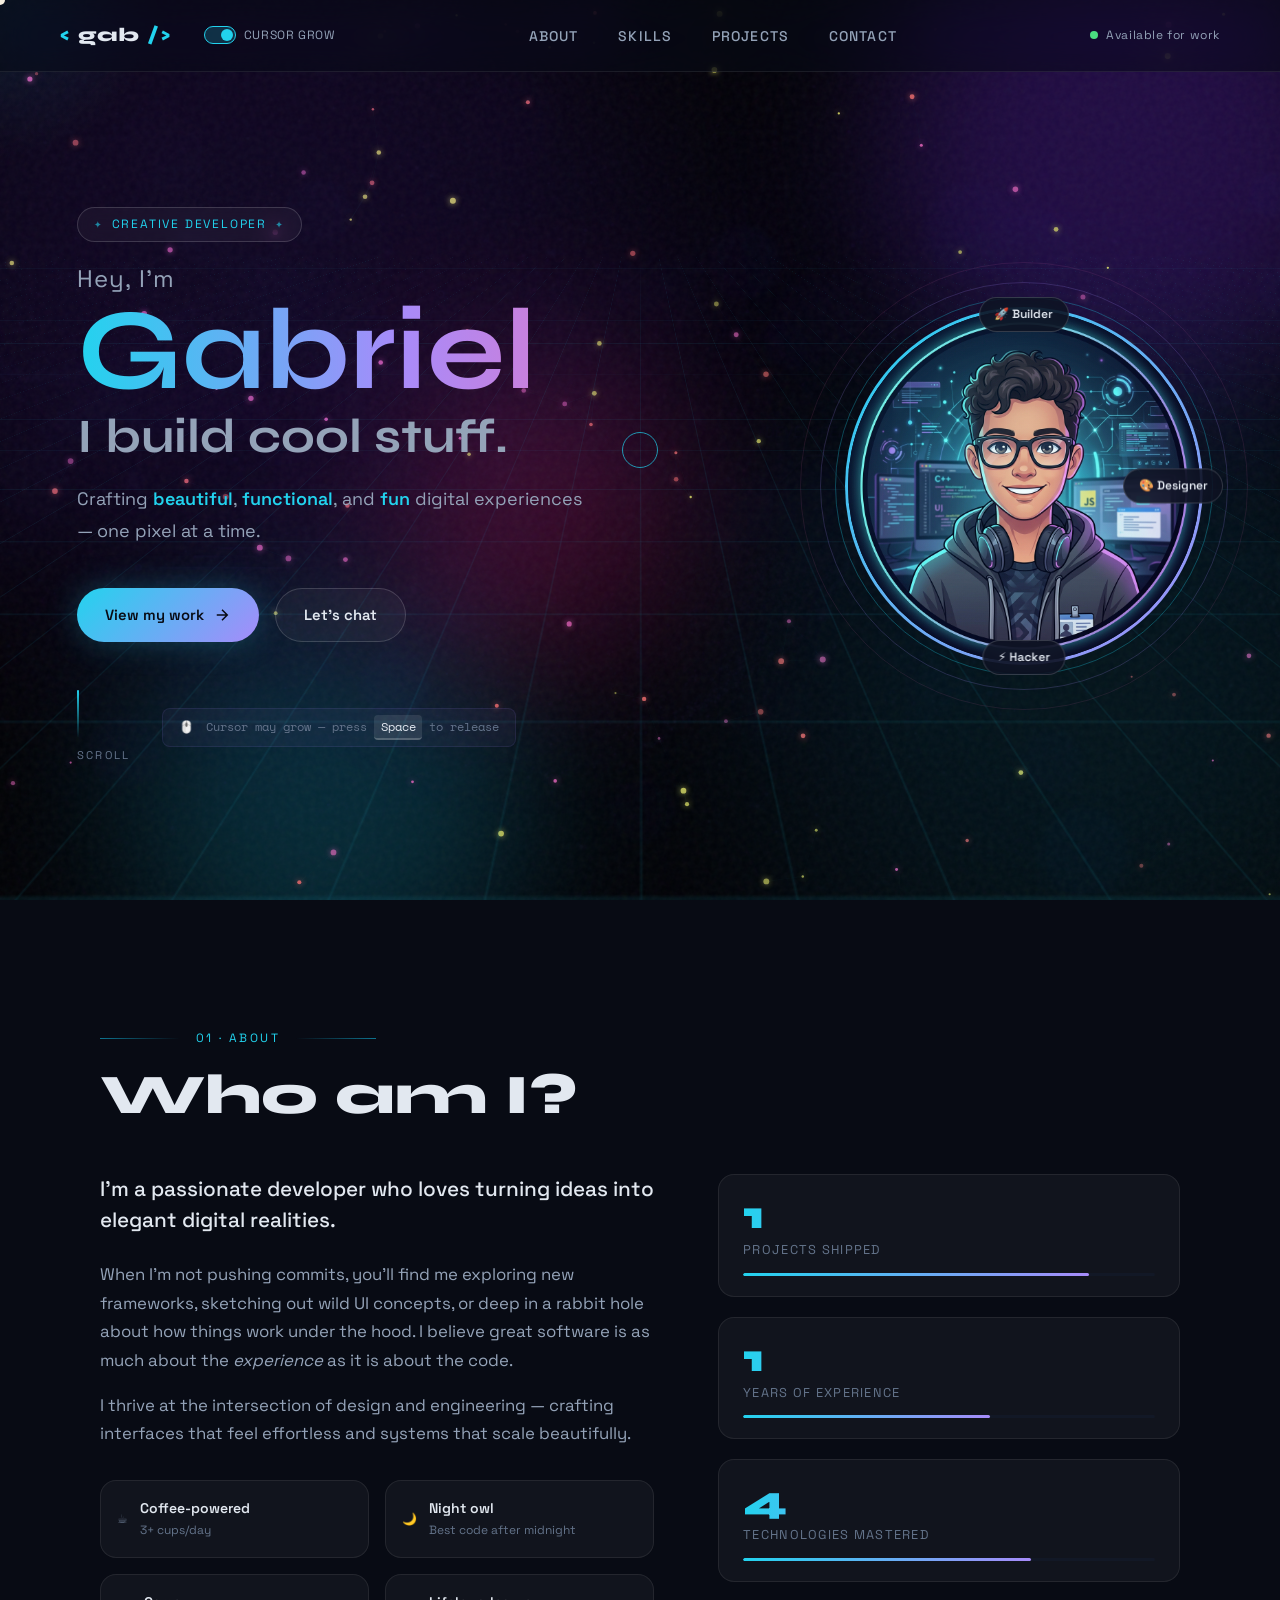
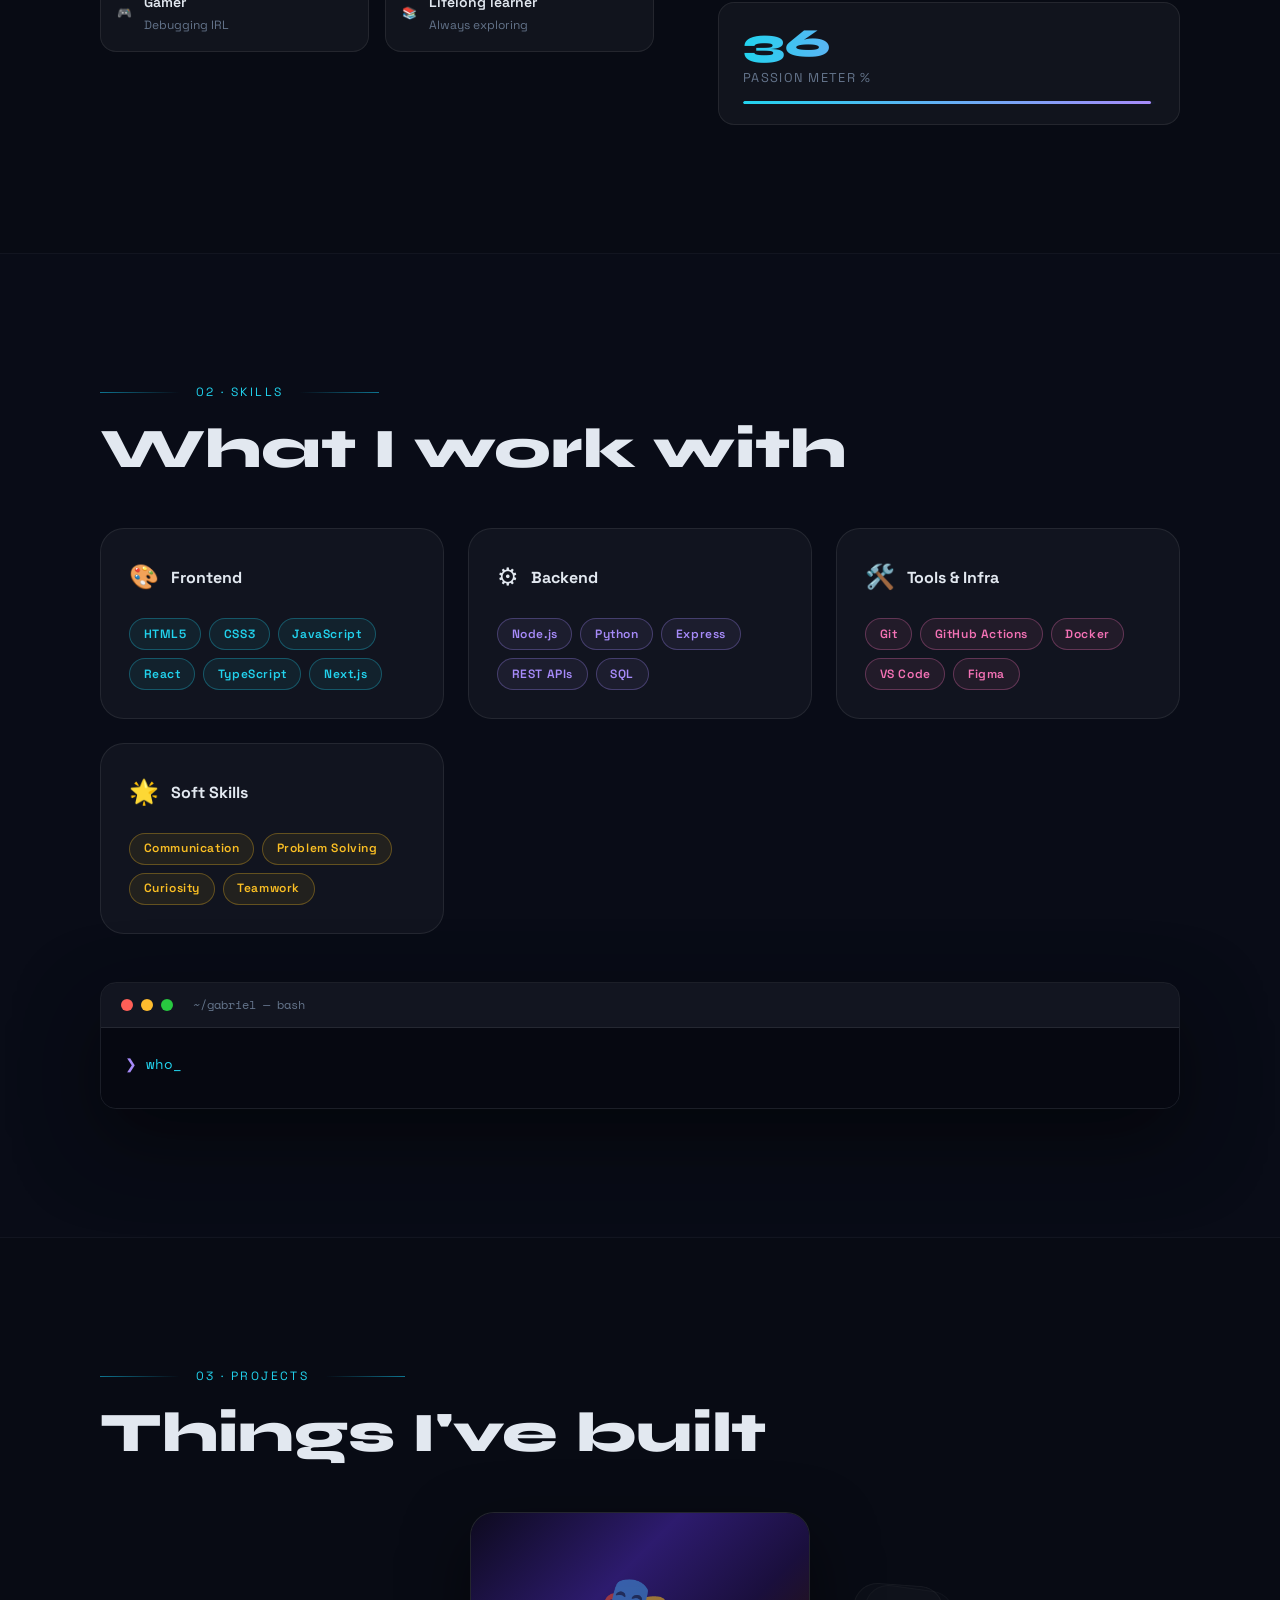
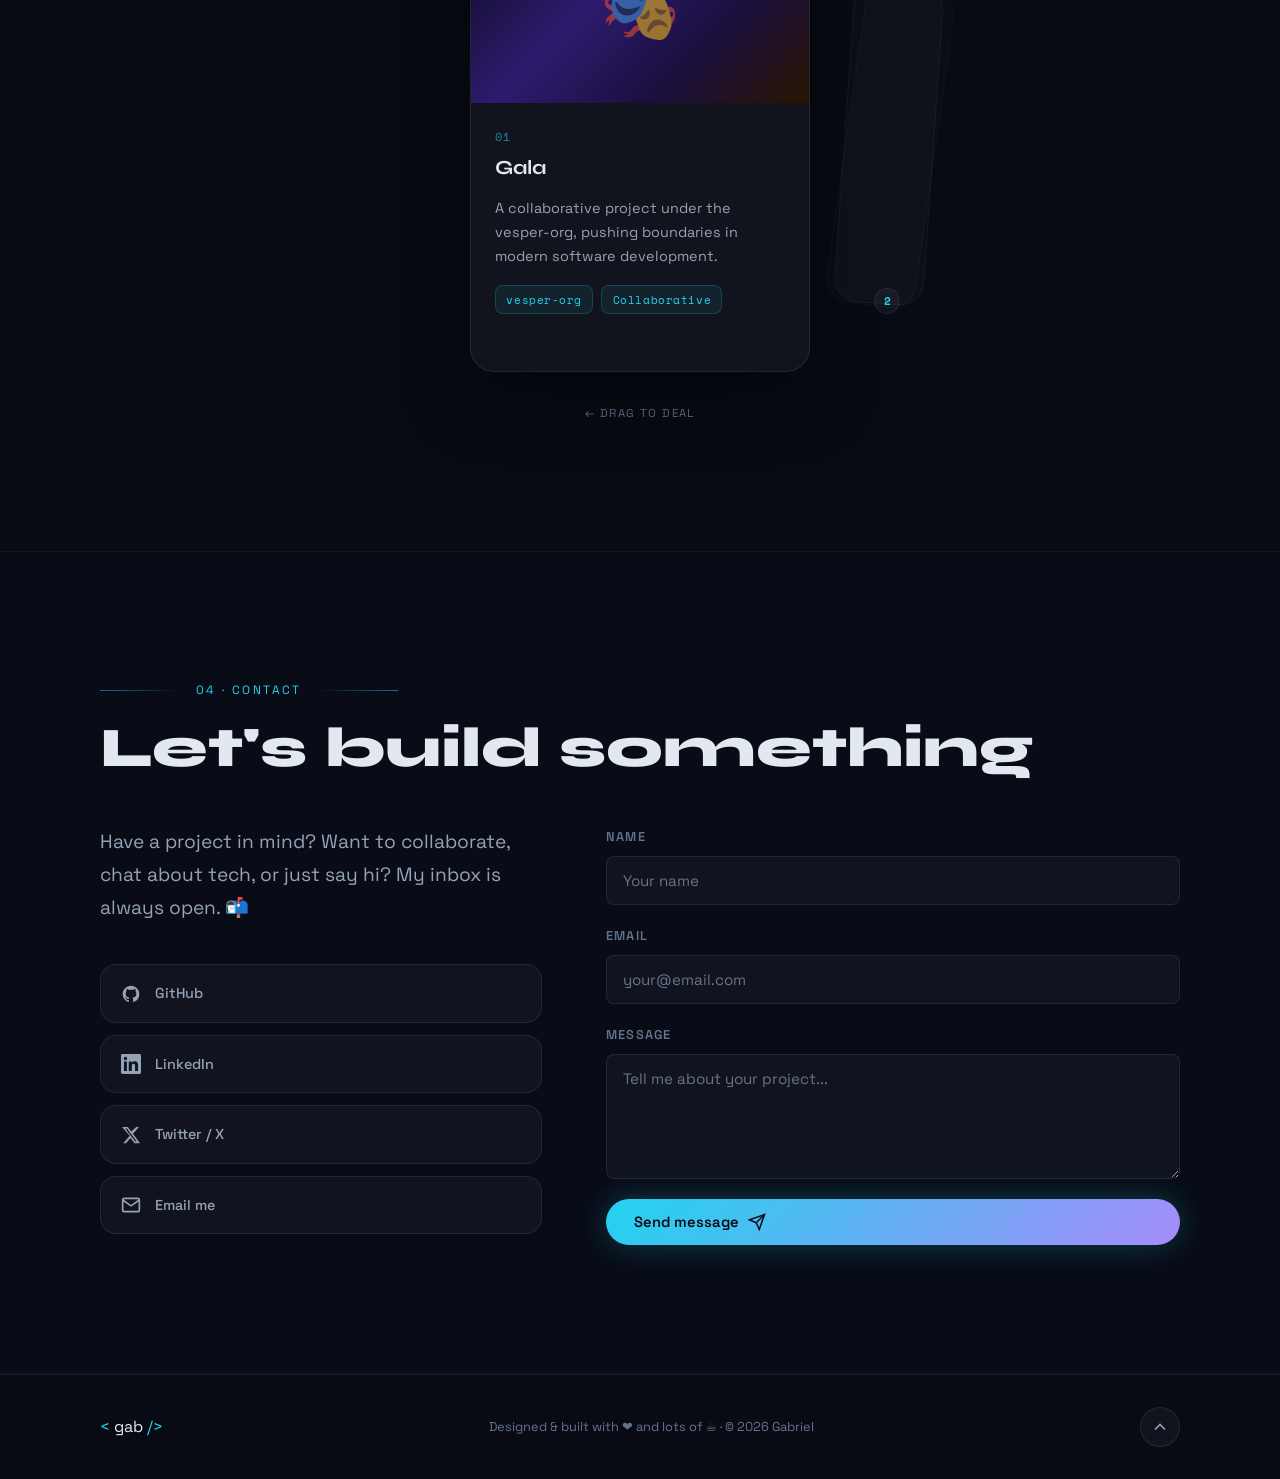
==== commit 61660e57: "feat: add automatic image fallbacks for project cards via assets/project-N.jpg" ====
--- a/index.html
+++ b/index.html
@@ -332,7 +332,9 @@
 
           <article class="project-card" id="project-1">
             <div class="project-img-wrap">
-              <div class="project-img project-img-1"></div>
+              <div class="project-img project-img-1">
+                <img src="assets/project-1.jpg" alt="Gala preview" class="card-thumb" onerror="this.style.display='none'">
+              </div>
               <div class="project-overlay">
                 <a href="https://github.com/vesper-org/gala" target="_blank" rel="noopener noreferrer" class="project-link" aria-label="View Gala">
                   <svg viewBox="0 0 24 24" fill="none" stroke="currentColor" stroke-width="2"><path d="M18 13v6a2 2 0 01-2 2H5a2 2 0 01-2-2V8a2 2 0 012-2h6M15 3h6v6M10 14L21 3"/></svg>
@@ -349,7 +351,9 @@
 
           <article class="project-card" id="project-2">
             <div class="project-img-wrap">
-              <div class="project-img project-img-2"></div>
+              <div class="project-img project-img-2">
+                <img src="assets/project-2.jpg" alt="Vet Clinic App preview" class="card-thumb" onerror="this.style.display='none'">
+              </div>
               <div class="project-overlay">
                 <a href="https://github.com/GABRIEL-CSTND/VetClinicApp" target="_blank" rel="noopener noreferrer" class="project-link" aria-label="View VetClinicApp">
                   <svg viewBox="0 0 24 24" fill="none" stroke="currentColor" stroke-width="2"><path d="M18 13v6a2 2 0 01-2 2H5a2 2 0 01-2-2V8a2 2 0 012-2h6M15 3h6v6M10 14L21 3"/></svg>
@@ -366,7 +370,9 @@
 
           <article class="project-card" id="project-3">
             <div class="project-img-wrap">
-              <div class="project-img project-img-3"></div>
+              <div class="project-img project-img-3">
+                <img src="assets/project-3.jpg" alt="Hotel Reservation System preview" class="card-thumb" onerror="this.style.display='none'">
+              </div>
               <div class="project-overlay">
                 <a href="https://github.com/GABRIEL-CSTND/HOTEL-RESERVATION-SYSTEM" target="_blank" rel="noopener noreferrer" class="project-link" aria-label="View Hotel Reservation System">
                   <svg viewBox="0 0 24 24" fill="none" stroke="currentColor" stroke-width="2"><path d="M18 13v6a2 2 0 01-2 2H5a2 2 0 01-2-2V8a2 2 0 012-2h6M15 3h6v6M10 14L21 3"/></svg>
--- a/style.css
+++ b/style.css
@@ -1176,52 +1176,68 @@
 .project-img {
   width: 100%; height: 100%;
   transition: transform .5s var(--ease);
+  position: relative;
+}
+
+/* Drop project-N.jpg into assets/ to override the gradient fallback */
+.card-thumb {
+  position: absolute;
+  inset: 0;
+  width: 100%;
+  height: 100%;
+  object-fit: cover;
+  z-index: 2; /* covers the gradient + emoji fallback when image loads */
 }
 
 .project-card:hover .project-img { transform: scale(1.06); }
 
 /* Unique gradient thumbnails */
+/* Gala — collaborative org project: deep purple → gold, theater masks */
 .project-img-1 {
-  background: linear-gradient(135deg, #0f172a 0%, #1e1b4b 40%, #0c1a2e 100%);
+  background: linear-gradient(135deg, #0d0a1e 0%, #2d1b6e 40%, #1a0f3d 70%, #2a1500 100%);
   position: relative;
 }
 .project-img-1::after {
-  content: '📊';
+  content: '🎭';
   position: absolute;
   inset: 0;
   display: flex;
   align-items: center;
   justify-content: center;
   font-size: 4rem;
-  opacity: .5;
-}
-
+  opacity: .55;
+}
+
+/* VetClinicApp — veterinary clinic: teal → deep green, paw print */
 .project-img-2 {
-  background: linear-gradient(135deg, #0f172a 0%, #1a0726 40%, #0c2a1e 100%);
+  background: linear-gradient(135deg, #051a12 0%, #0a3d2e 40%, #063324 70%, #001a1a 100%);
+  position: relative;
 }
 .project-img-2::after {
-  content: '💬';
+  content: '🐾';
   position: absolute;
   inset: 0;
   display: flex;
   align-items: center;
   justify-content: center;
   font-size: 4rem;
-  opacity: .5;
-}
-
+  opacity: .55;
+}
+
+/* Hotel Reservation — hospitality: deep burgundy → warm amber, hotel building */
 .project-img-3 {
-  background: linear-gradient(135deg, #0f172a 0%, #1a1a0a 40%, #0a1a1a 100%);
+  background: linear-gradient(135deg, #1a0a00 0%, #3d1a00 35%, #2a1500 65%, #1a0e00 100%);
+  position: relative;
 }
 .project-img-3::after {
-  content: '🎨';
+  content: '🏨';
   position: absolute;
   inset: 0;
   display: flex;
   align-items: center;
   justify-content: center;
   font-size: 4rem;
-  opacity: .5;
+  opacity: .55;
 }
 
 .project-overlay {
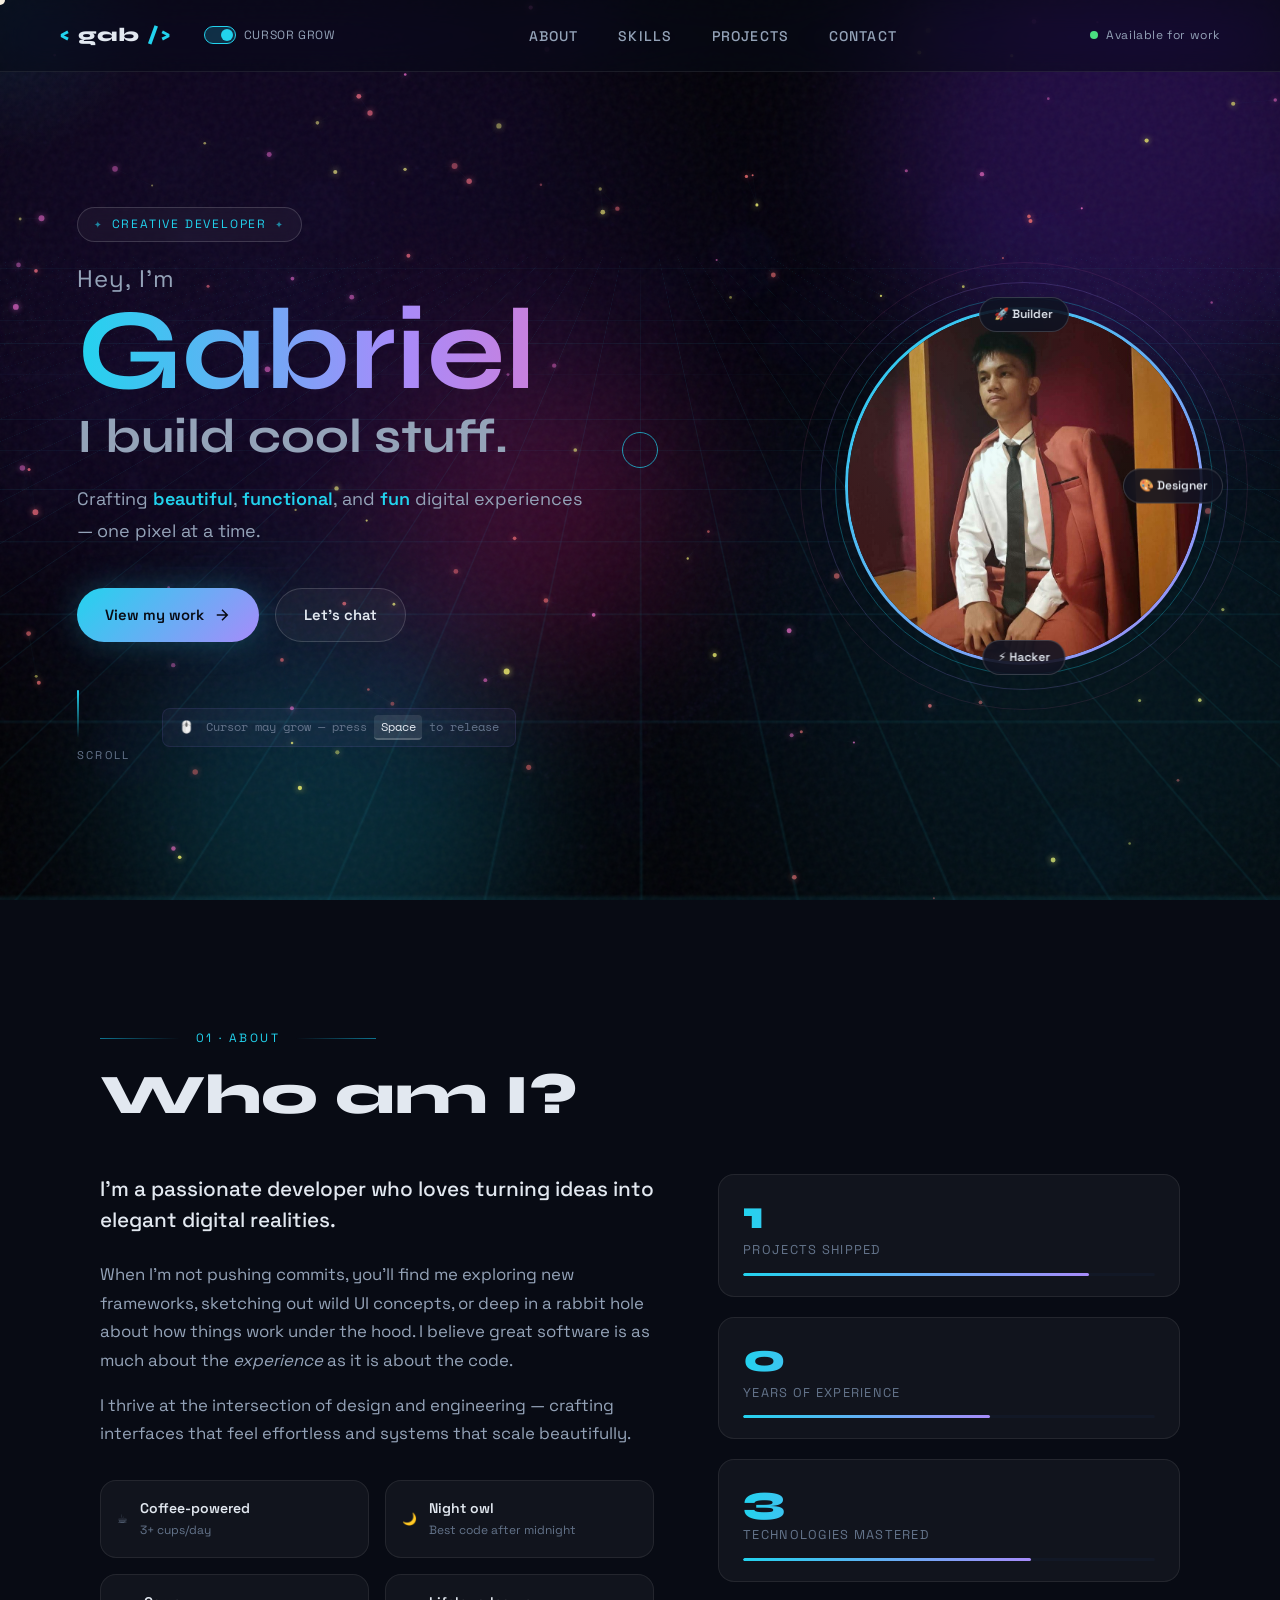
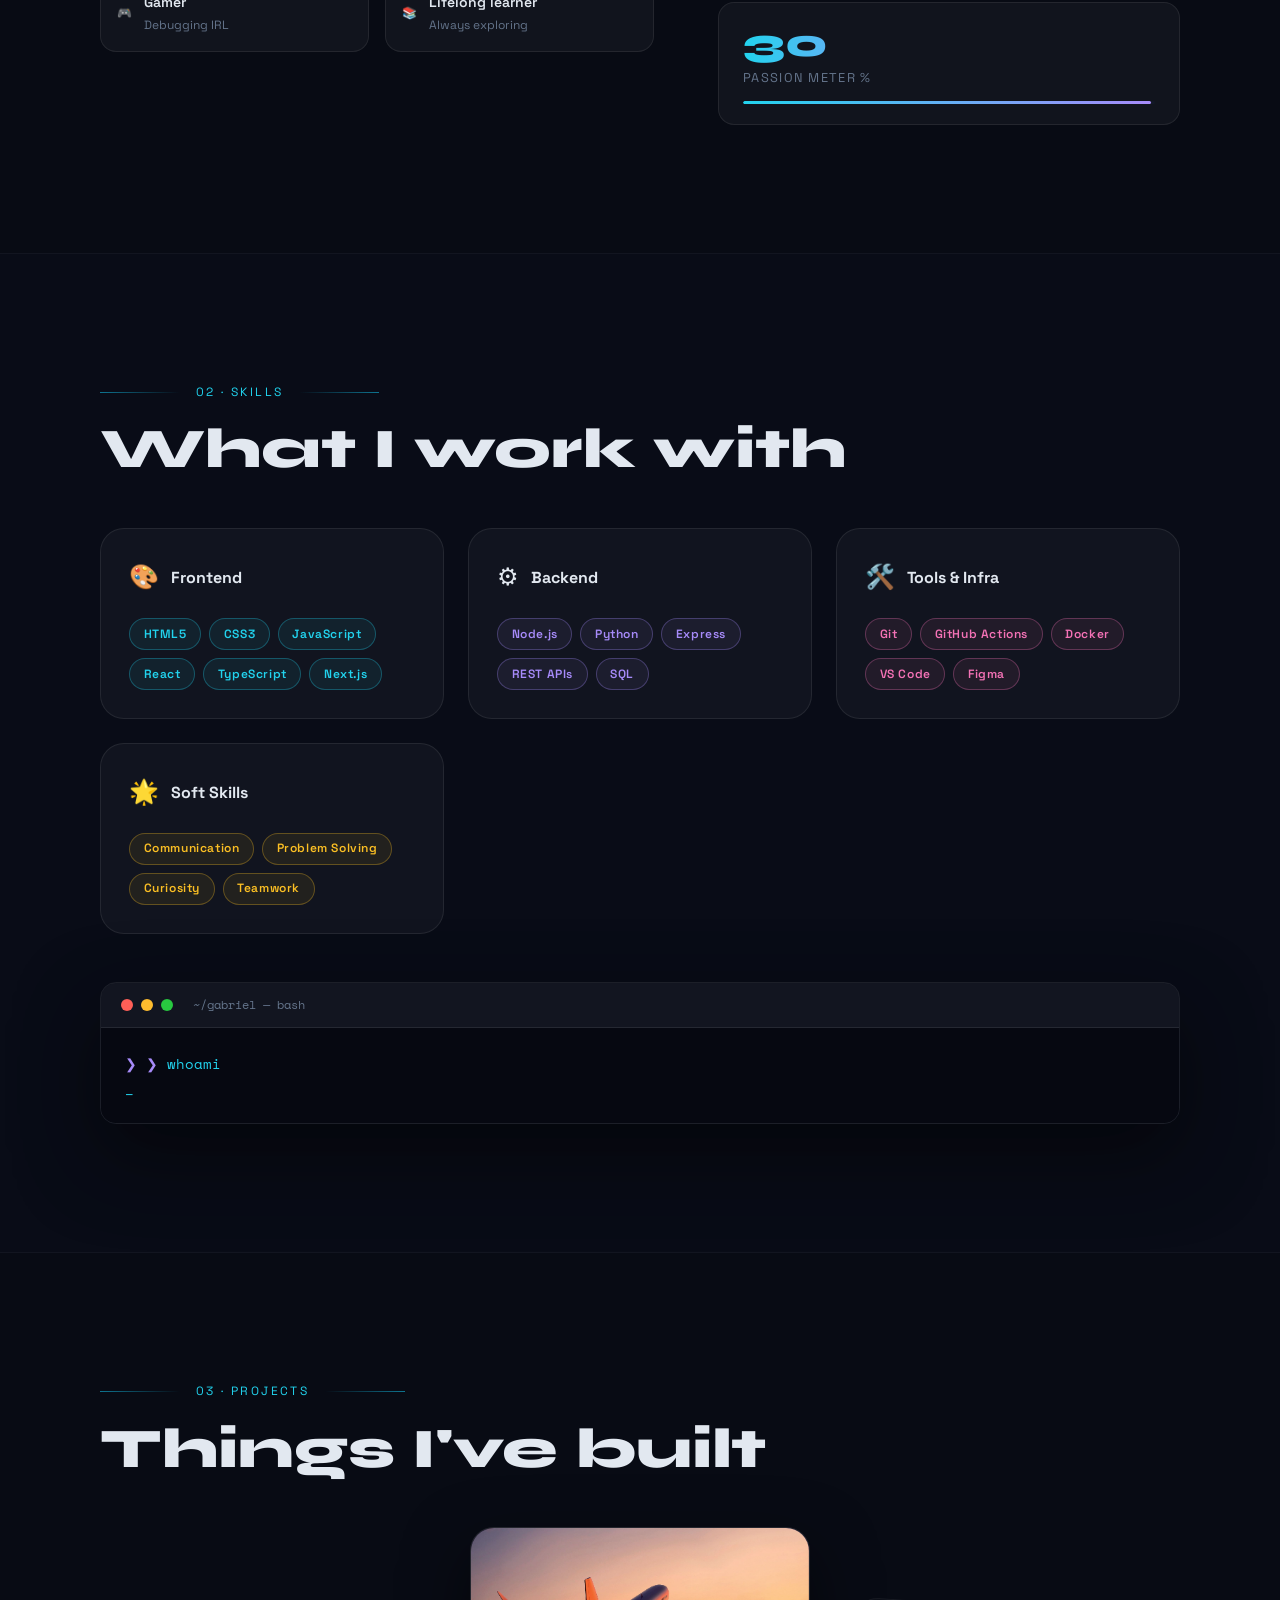
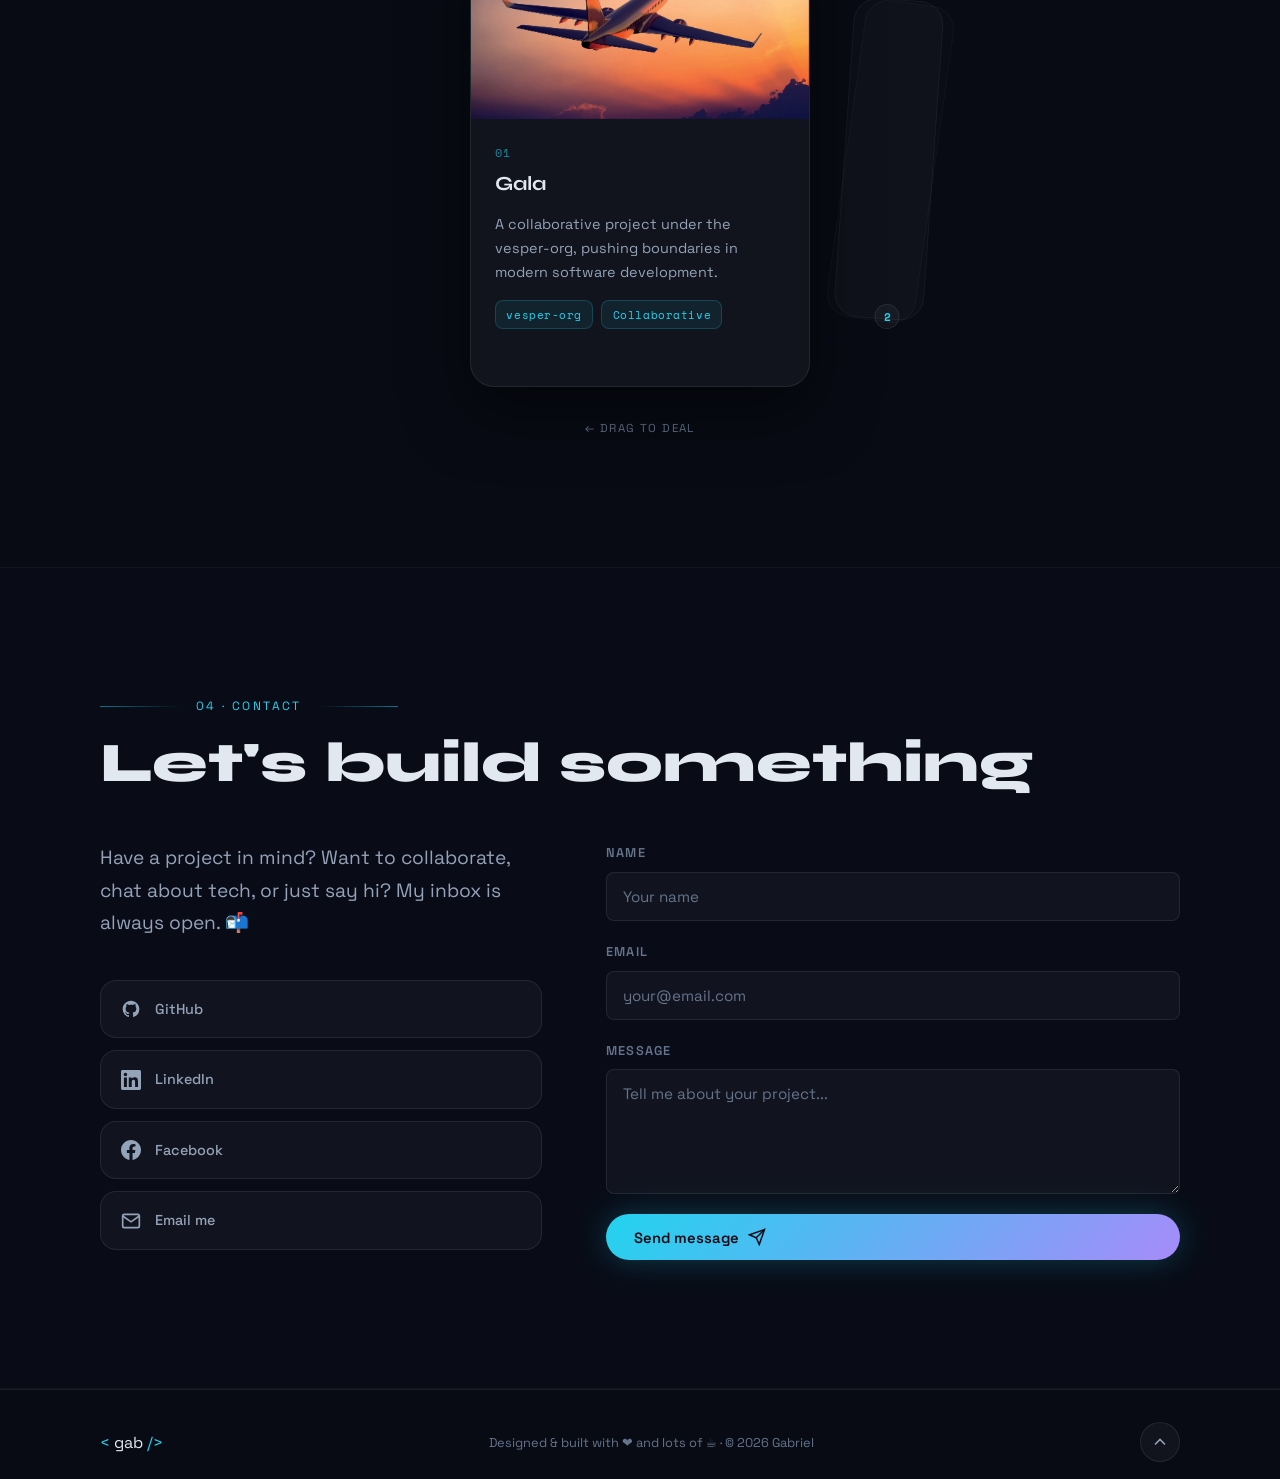
==== commit 2df43189: "fix: replace Twitter SVG icon with official Facebook icon and add https to LinkedIn link" ====
--- a/index.html
+++ b/index.html
@@ -421,17 +421,17 @@
             My inbox is always open. 📬
           </p>
           <div class="social-links">
-            <a href="https://github.com" target="_blank" rel="noopener noreferrer" class="social-link" id="social-github" aria-label="GitHub">
+            <a href="https://github.com/GABRIEL-CSTND" target="_blank" rel="noopener noreferrer" class="social-link" id="social-github" aria-label="GitHub">
               <svg viewBox="0 0 24 24" fill="currentColor"><path d="M12 2C6.477 2 2 6.484 2 12.017c0 4.425 2.865 8.18 6.839 9.504.5.092.682-.217.682-.483 0-.237-.008-.868-.013-1.703-2.782.605-3.369-1.343-3.369-1.343-.454-1.158-1.11-1.466-1.11-1.466-.908-.62.069-.608.069-.608 1.003.07 1.531 1.032 1.531 1.032.892 1.53 2.341 1.088 2.91.832.092-.647.35-1.088.636-1.338-2.22-.253-4.555-1.113-4.555-4.951 0-1.093.39-1.988 1.029-2.688-.103-.253-.446-1.272.098-2.65 0 0 .84-.27 2.75 1.026A9.564 9.564 0 0112 6.844c.85.004 1.705.115 2.504.337 1.909-1.296 2.747-1.027 2.747-1.027.546 1.379.202 2.398.1 2.651.64.7 1.028 1.595 1.028 2.688 0 3.848-2.339 4.695-4.566 4.943.359.309.678.92.678 1.855 0 1.338-.012 2.419-.012 2.747 0 .268.18.58.688.482A10.019 10.019 0 0022 12.017C22 6.484 17.522 2 12 2z"/></svg>
               GitHub
             </a>
-            <a href="https://linkedin.com" target="_blank" rel="noopener noreferrer" class="social-link" id="social-linkedin" aria-label="LinkedIn">
+            <a href="https://www.linkedin.com/in/gabriel-casta%C3%B1eda-384131439" target="_blank" rel="noopener noreferrer" class="social-link" id="social-linkedin" aria-label="LinkedIn">
               <svg viewBox="0 0 24 24" fill="currentColor"><path d="M20.447 20.452h-3.554v-5.569c0-1.328-.027-3.037-1.852-3.037-1.853 0-2.136 1.445-2.136 2.939v5.667H9.351V9h3.414v1.561h.046c.477-.9 1.637-1.85 3.37-1.85 3.601 0 4.267 2.37 4.267 5.455v6.286zM5.337 7.433c-1.144 0-2.063-.926-2.063-2.065 0-1.138.92-2.063 2.063-2.063 1.14 0 2.064.925 2.064 2.063 0 1.139-.925 2.065-2.064 2.065zm1.782 13.019H3.555V9h3.564v11.452zM22.225 0H1.771C.792 0 0 .774 0 1.729v20.542C0 23.227.792 24 1.771 24h20.451C23.2 24 24 23.227 24 22.271V1.729C24 .774 23.2 0 22.222 0h.003z"/></svg>
               LinkedIn
             </a>
-            <a href="https://twitter.com" target="_blank" rel="noopener noreferrer" class="social-link" id="social-twitter" aria-label="Twitter/X">
-              <svg viewBox="0 0 24 24" fill="currentColor"><path d="M18.244 2.25h3.308l-7.227 8.26 8.502 11.24H16.17l-4.714-6.231-5.401 6.231H2.744l7.737-8.835L1.254 2.25H8.08l4.253 5.622zm-1.161 17.52h1.833L7.084 4.126H5.117z"/></svg>
-              Twitter / X
+            <a href="https://www.facebook.com/share/1DnxGF5taS/" target="_blank" rel="noopener noreferrer" class="social-link" id="social-facebook" aria-label="Facebook">
+              <svg viewBox="0 0 24 24" fill="currentColor"><path d="M24 12.073c0-6.627-5.373-12-12-12s-12 5.373-12 12c0 5.99 4.388 10.954 10.125 11.854v-8.385H7.078v-3.47h3.047V9.43c0-3.007 1.792-4.669 4.533-4.669 1.312 0 2.686.235 2.686.235v2.953H15.83c-1.491 0-1.956.925-1.956 1.874v2.25h3.328l-.532 3.47h-2.796v8.385C19.612 23.027 24 18.062 24 12.073z"/></svg>
+              Facebook
             </a>
             <a href="mailto:gabriel@example.com" class="social-link" id="social-email" aria-label="Email">
               <svg viewBox="0 0 24 24" fill="none" stroke="currentColor" stroke-width="2"><path d="M4 4h16c1.1 0 2 .9 2 2v12c0 1.1-.9 2-2 2H4c-1.1 0-2-.9-2-2V6c0-1.1.9-2 2-2z"/><polyline points="22,6 12,13 2,6"/></svg>
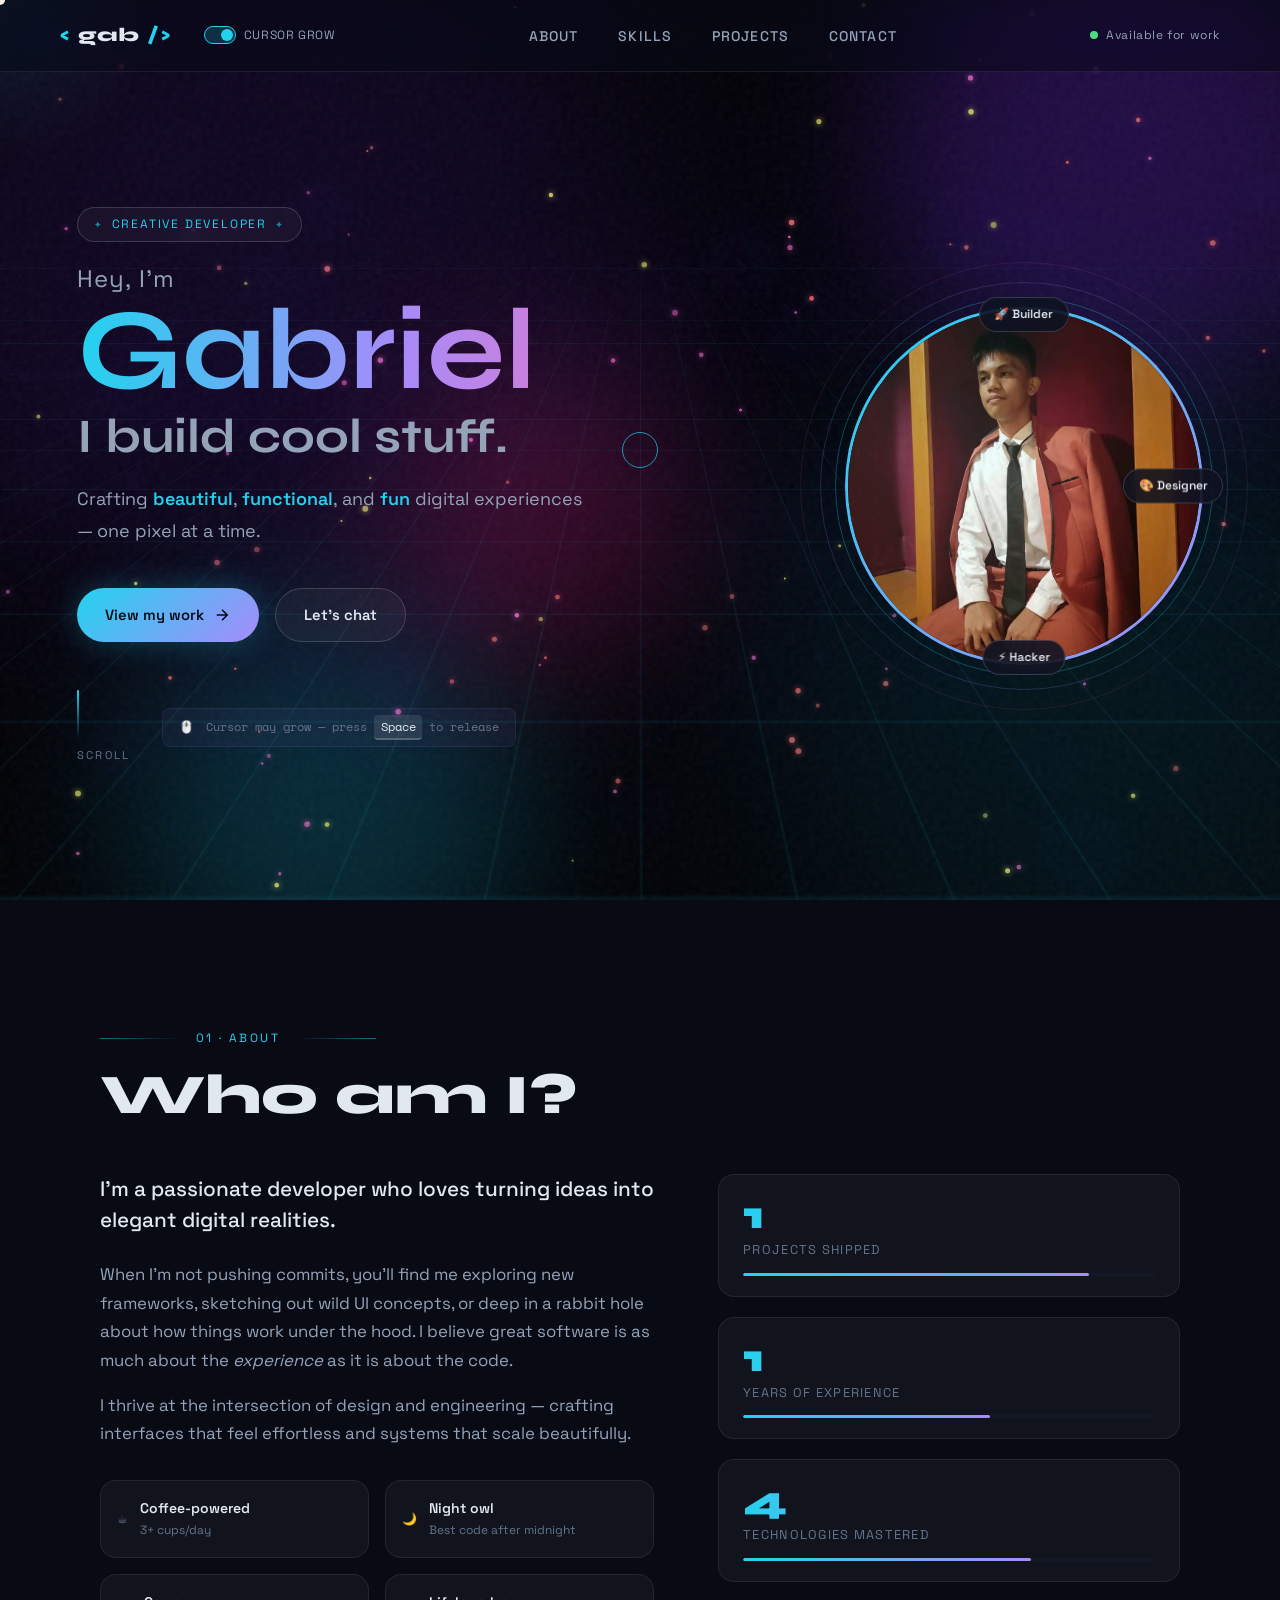
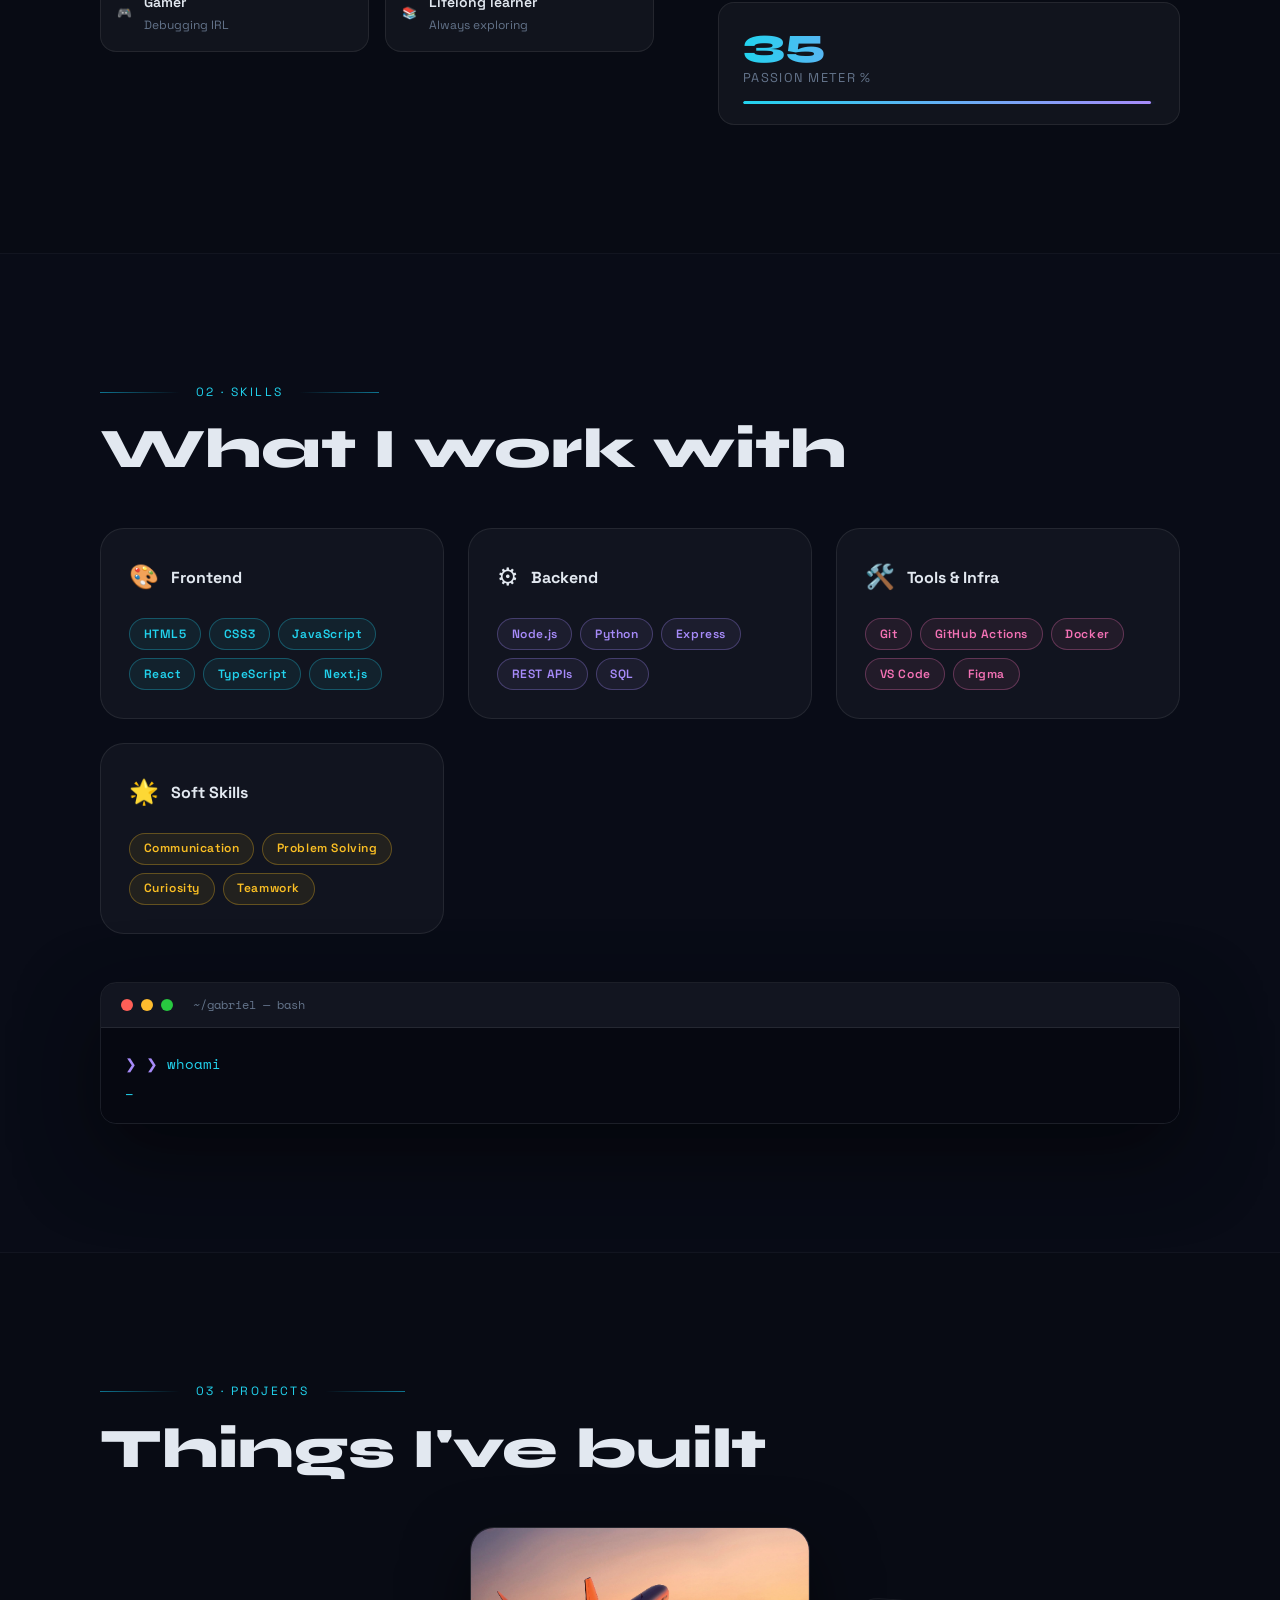
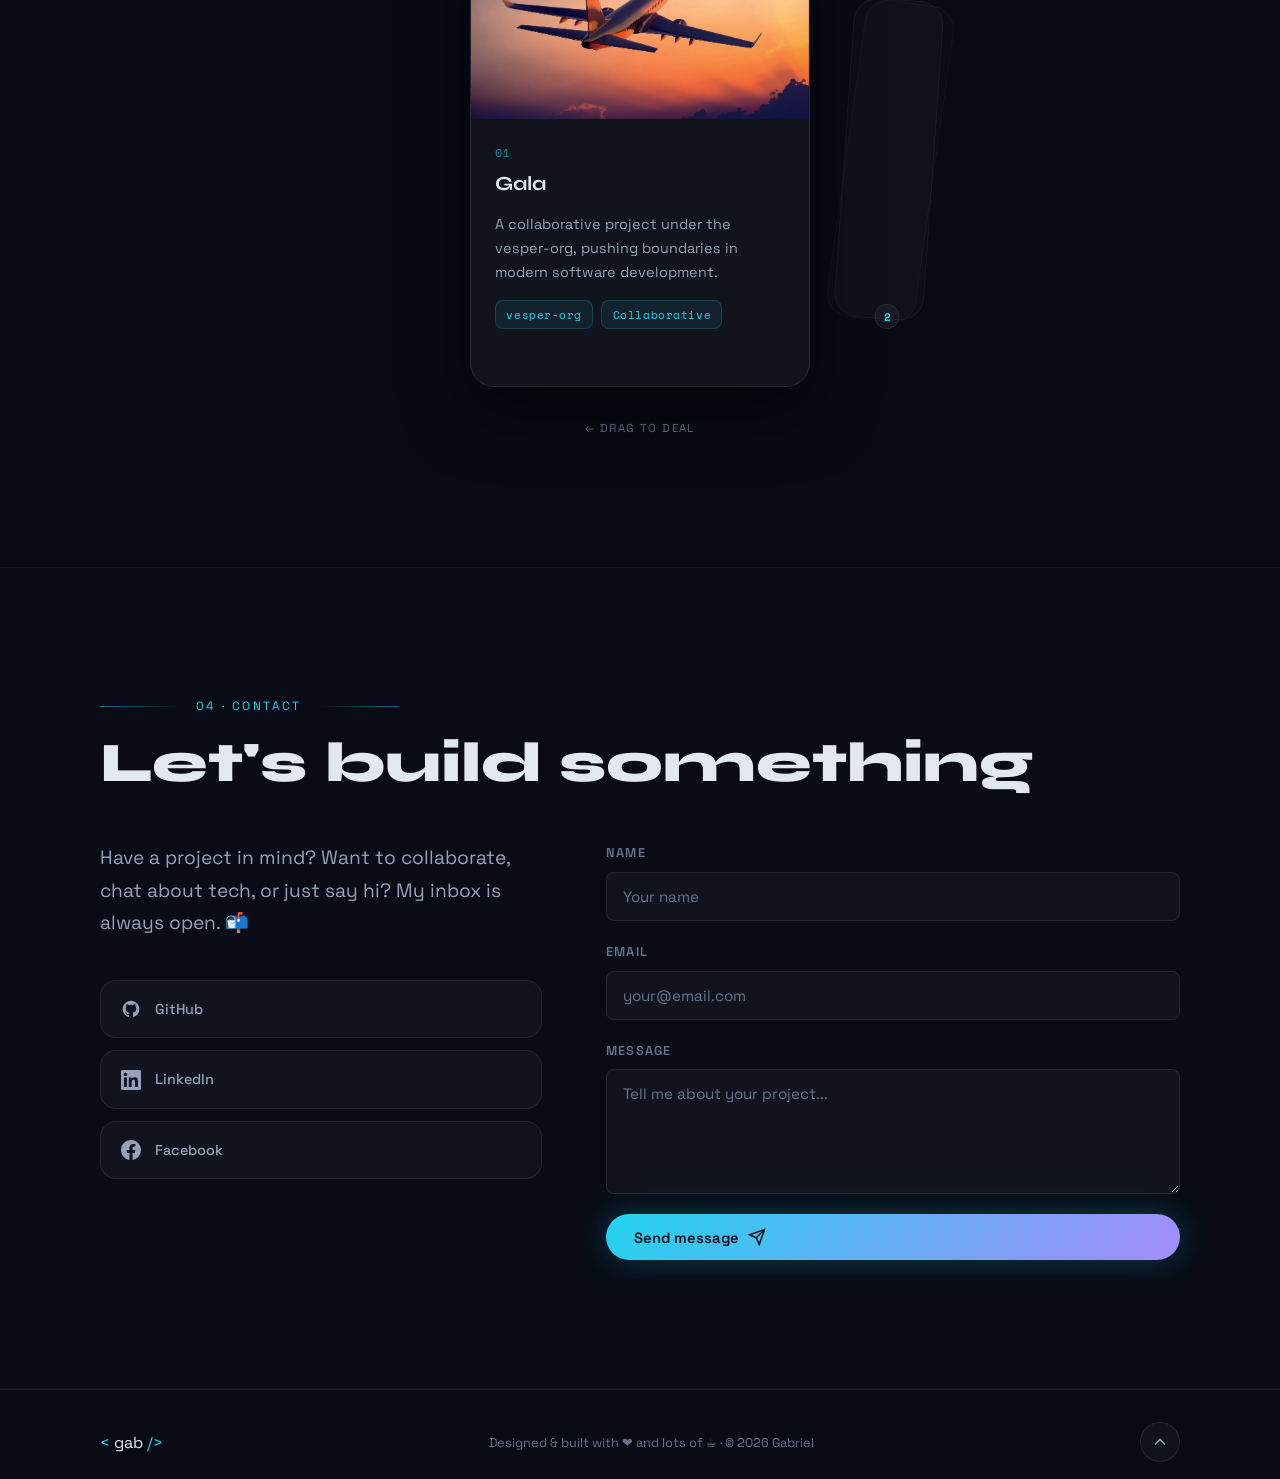
==== commit 746472cd: "feat: connect contact form to castanedag438@gmail.com via FormSubmit AJAX" ====
--- a/index.html
+++ b/index.html
@@ -433,14 +433,10 @@
               <svg viewBox="0 0 24 24" fill="currentColor"><path d="M24 12.073c0-6.627-5.373-12-12-12s-12 5.373-12 12c0 5.99 4.388 10.954 10.125 11.854v-8.385H7.078v-3.47h3.047V9.43c0-3.007 1.792-4.669 4.533-4.669 1.312 0 2.686.235 2.686.235v2.953H15.83c-1.491 0-1.956.925-1.956 1.874v2.25h3.328l-.532 3.47h-2.796v8.385C19.612 23.027 24 18.062 24 12.073z"/></svg>
               Facebook
             </a>
-            <a href="mailto:gabriel@example.com" class="social-link" id="social-email" aria-label="Email">
-              <svg viewBox="0 0 24 24" fill="none" stroke="currentColor" stroke-width="2"><path d="M4 4h16c1.1 0 2 .9 2 2v12c0 1.1-.9 2-2 2H4c-1.1 0-2-.9-2-2V6c0-1.1.9-2 2-2z"/><polyline points="22,6 12,13 2,6"/></svg>
-              Email me
-            </a>
-          </div>
-        </div>
-
-        <form class="contact-form reveal" id="contact-form" novalidate>
+          </div>
+        </div>
+
+        <form class="contact-form reveal" id="contact-form" action="https://formsubmit.co/castanedag438@gmail.com" method="POST">
           <div class="form-group">
             <label for="name">Name</label>
             <input type="text" id="name" name="name" placeholder="Your name" autocomplete="name" required />
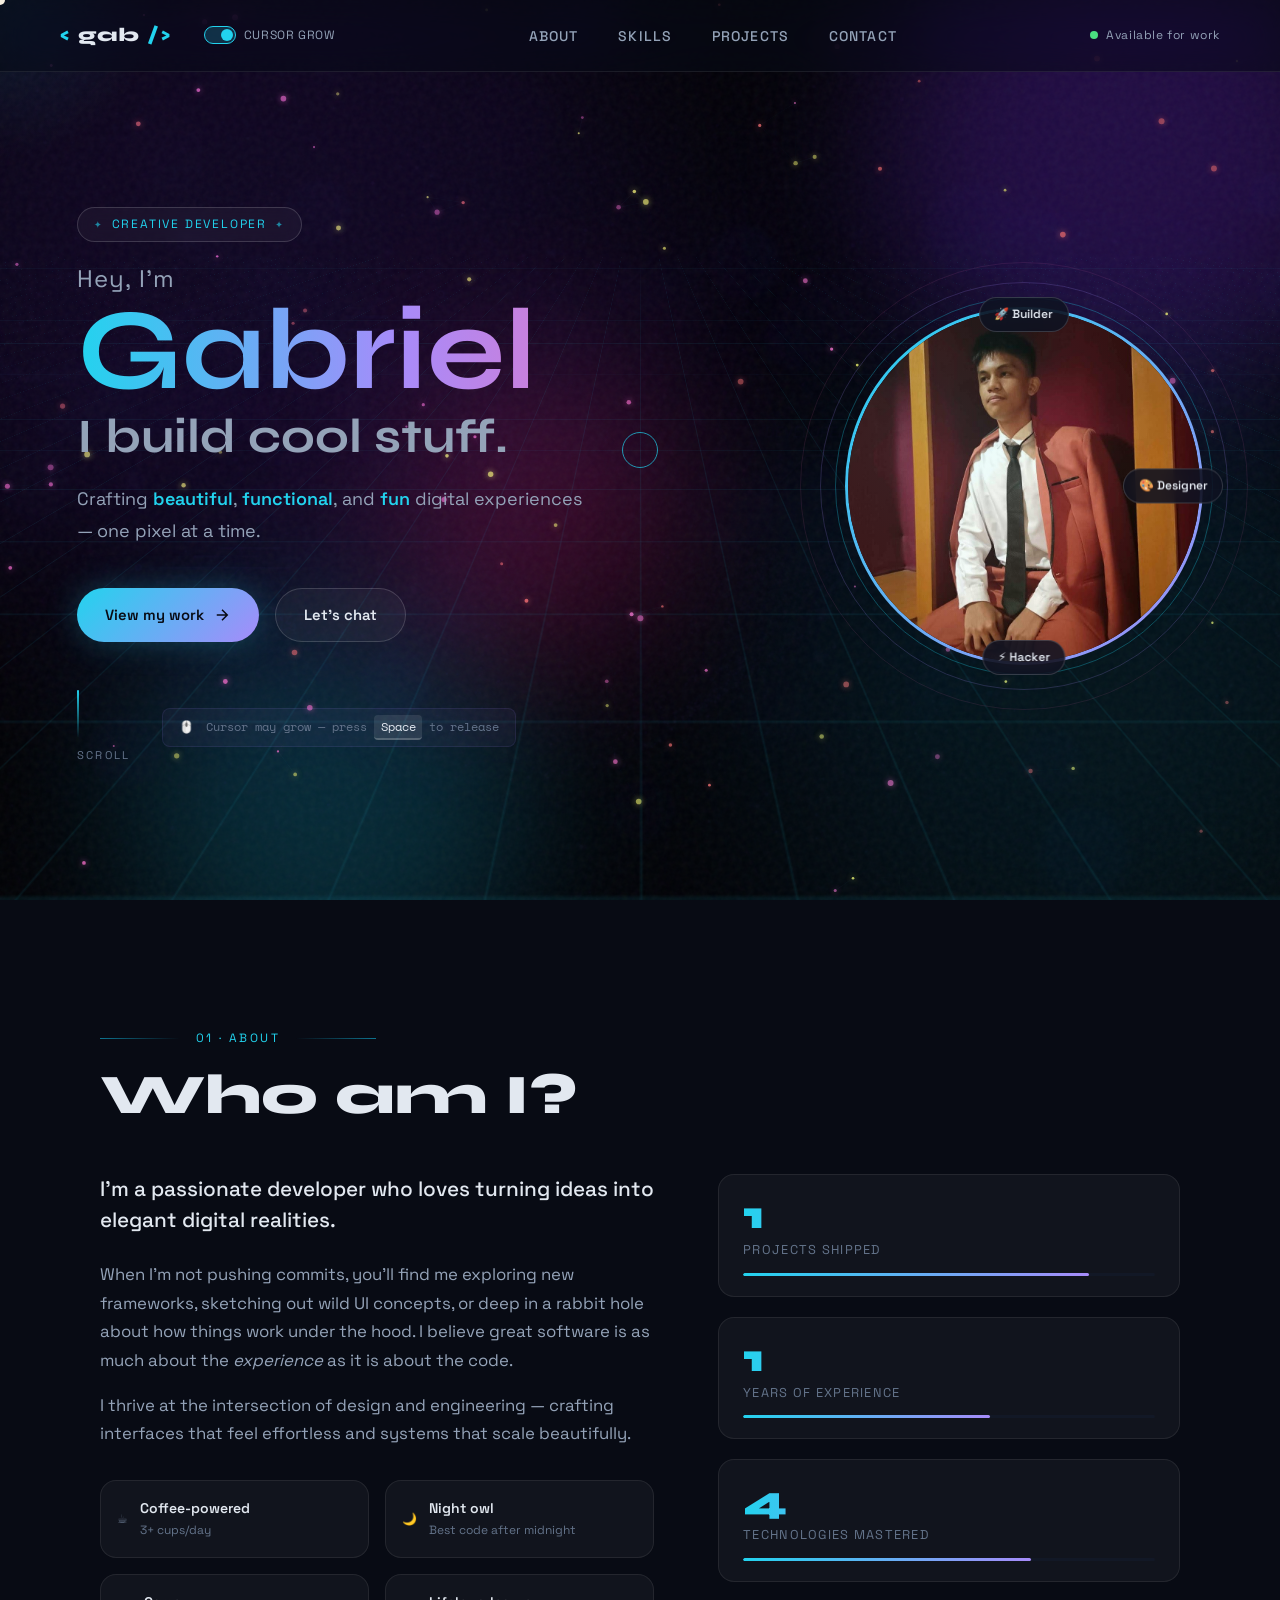
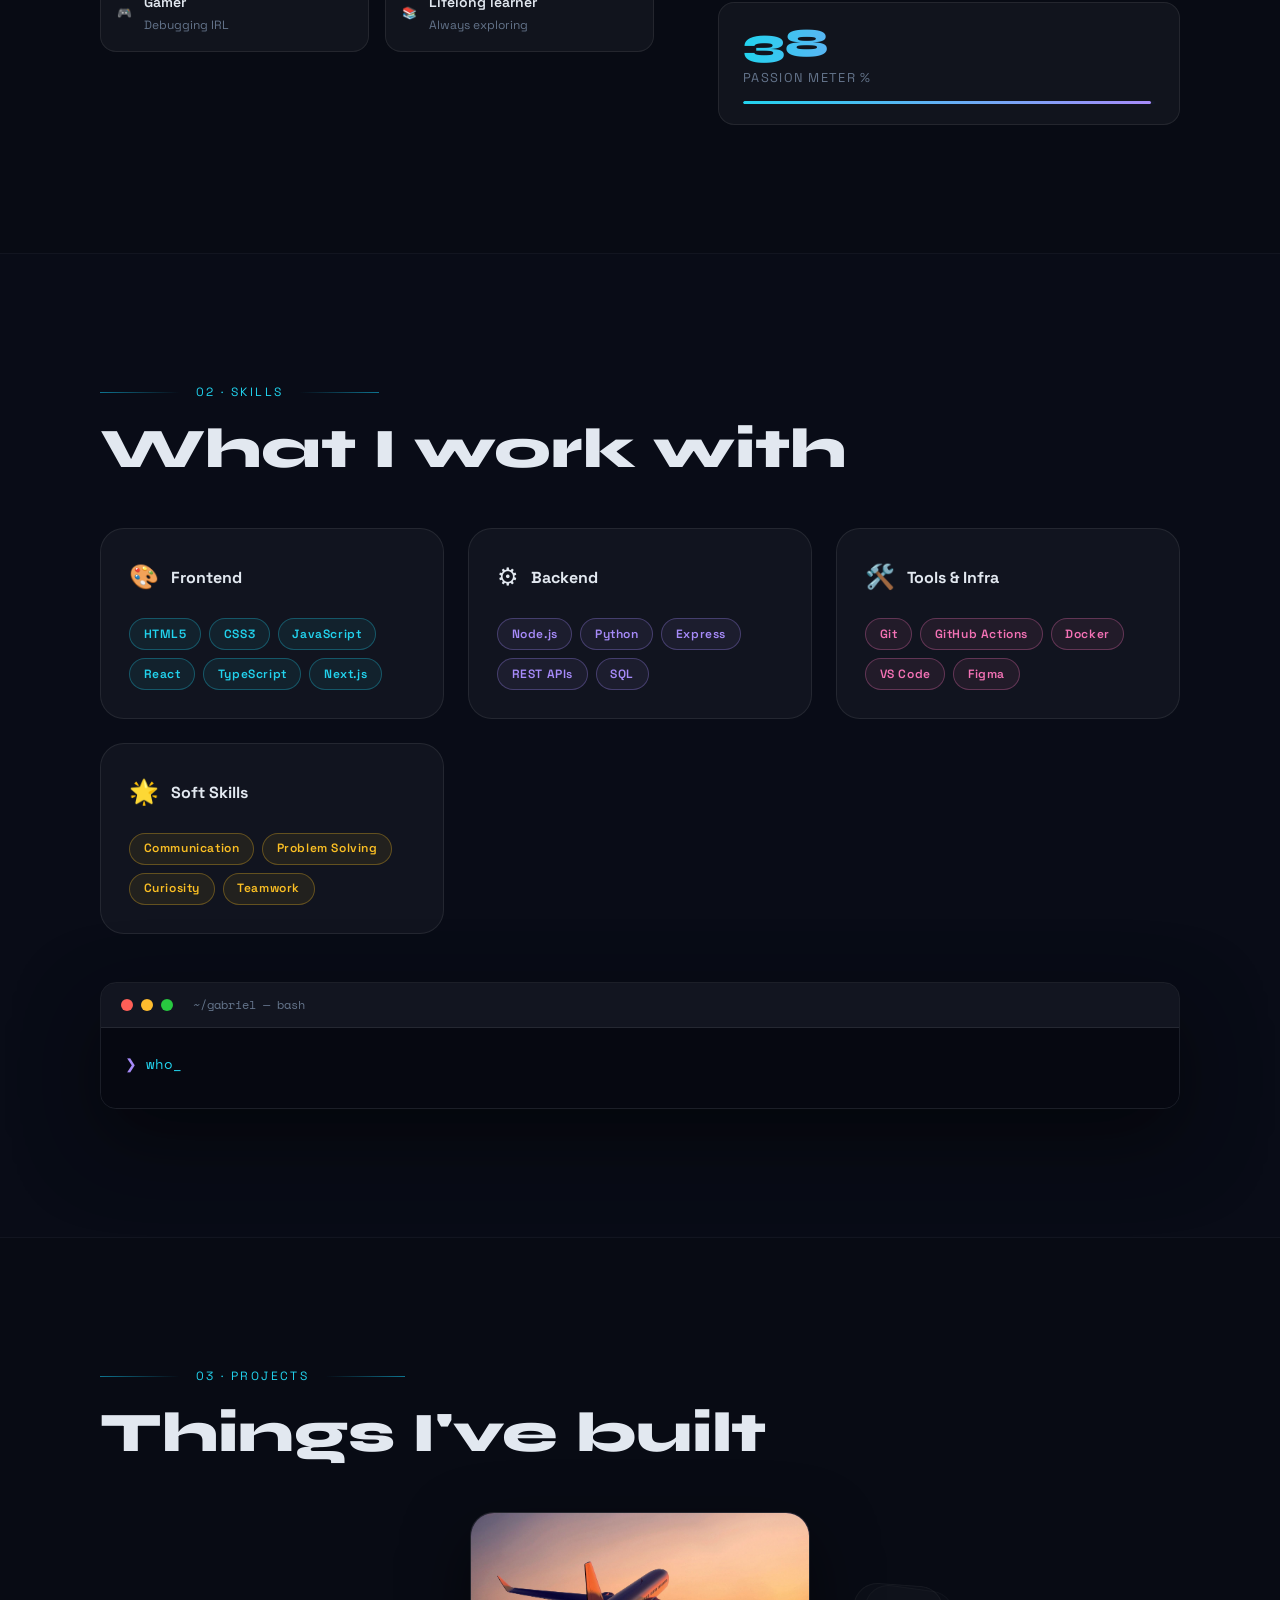
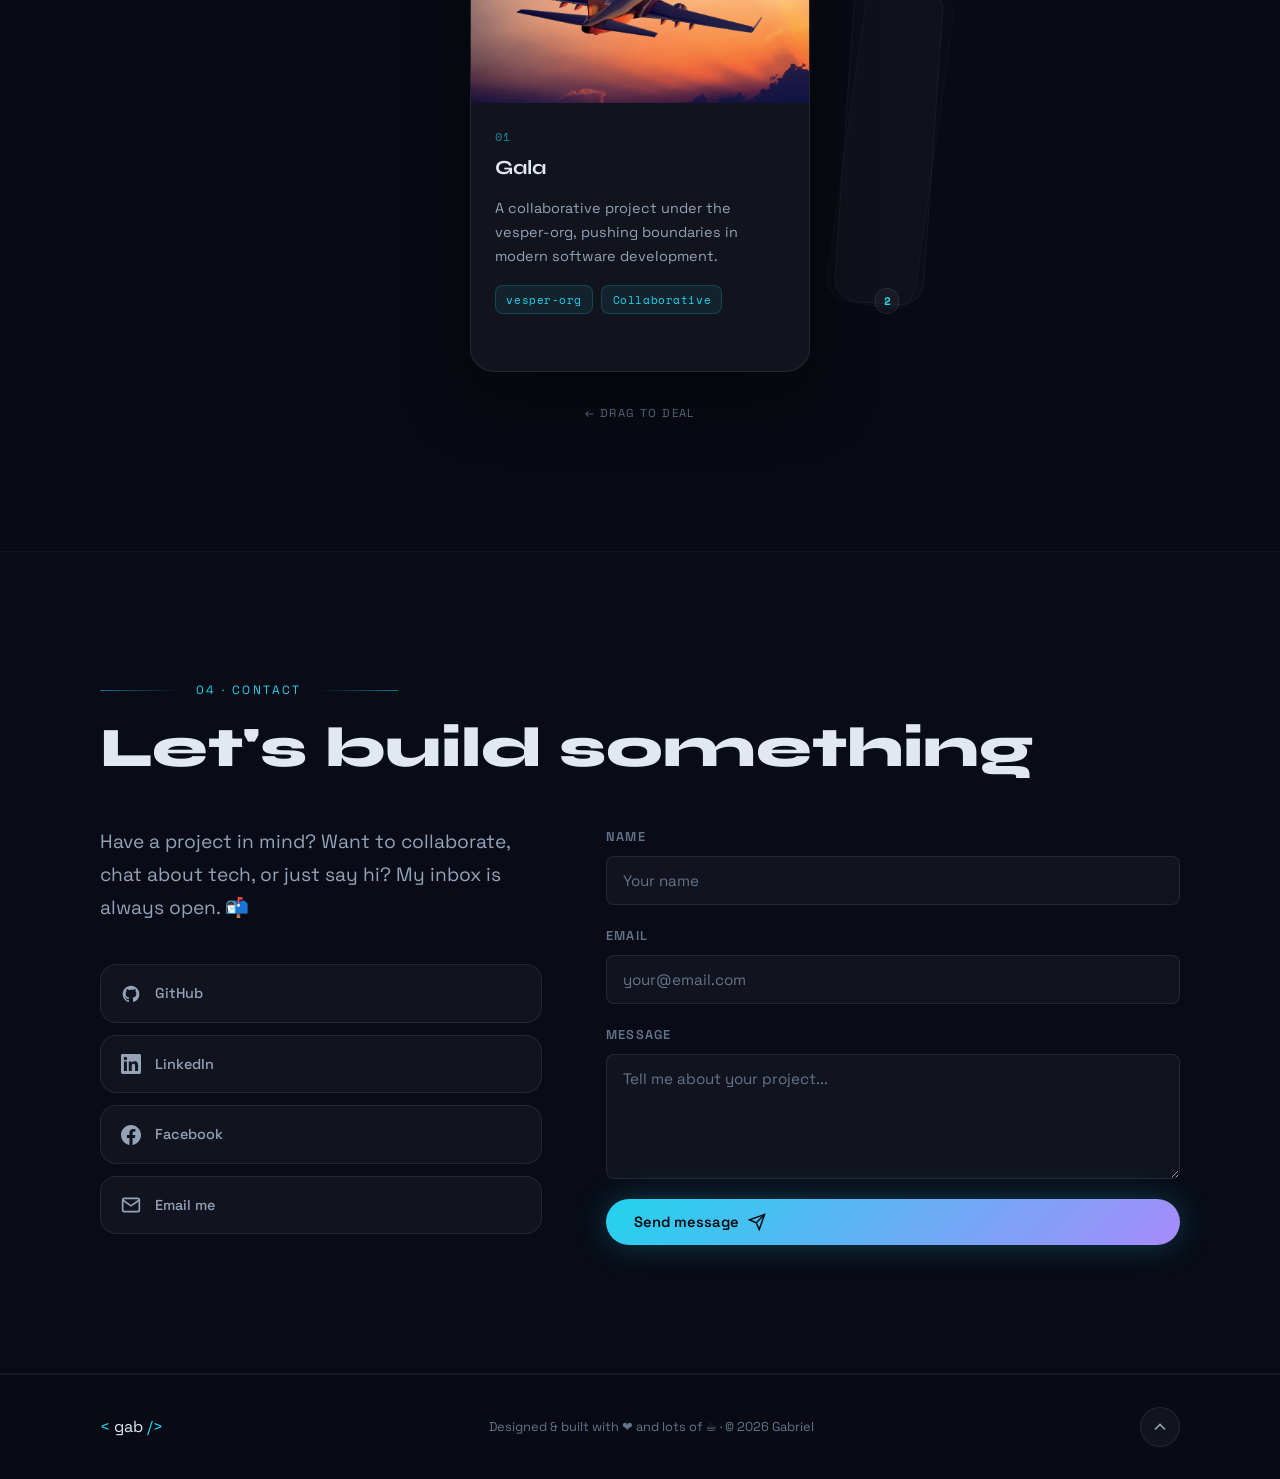
==== commit 50c87def: "feat: add direct 'Email me' social link below Facebook button" ====
--- a/index.html
+++ b/index.html
@@ -433,6 +433,10 @@
               <svg viewBox="0 0 24 24" fill="currentColor"><path d="M24 12.073c0-6.627-5.373-12-12-12s-12 5.373-12 12c0 5.99 4.388 10.954 10.125 11.854v-8.385H7.078v-3.47h3.047V9.43c0-3.007 1.792-4.669 4.533-4.669 1.312 0 2.686.235 2.686.235v2.953H15.83c-1.491 0-1.956.925-1.956 1.874v2.25h3.328l-.532 3.47h-2.796v8.385C19.612 23.027 24 18.062 24 12.073z"/></svg>
               Facebook
             </a>
+            <a href="mailto:castanedag438@gmail.com" class="social-link" id="social-email" aria-label="Email">
+              <svg viewBox="0 0 24 24" fill="none" stroke="currentColor" stroke-width="2"><path d="M4 4h16c1.1 0 2 .9 2 2v12c0 1.1-.9 2-2 2H4c-1.1 0-2-.9-2-2V6c0-1.1.9-2 2-2z"/><polyline points="22,6 12,13 2,6"/></svg>
+              Email me
+            </a>
           </div>
         </div>
 
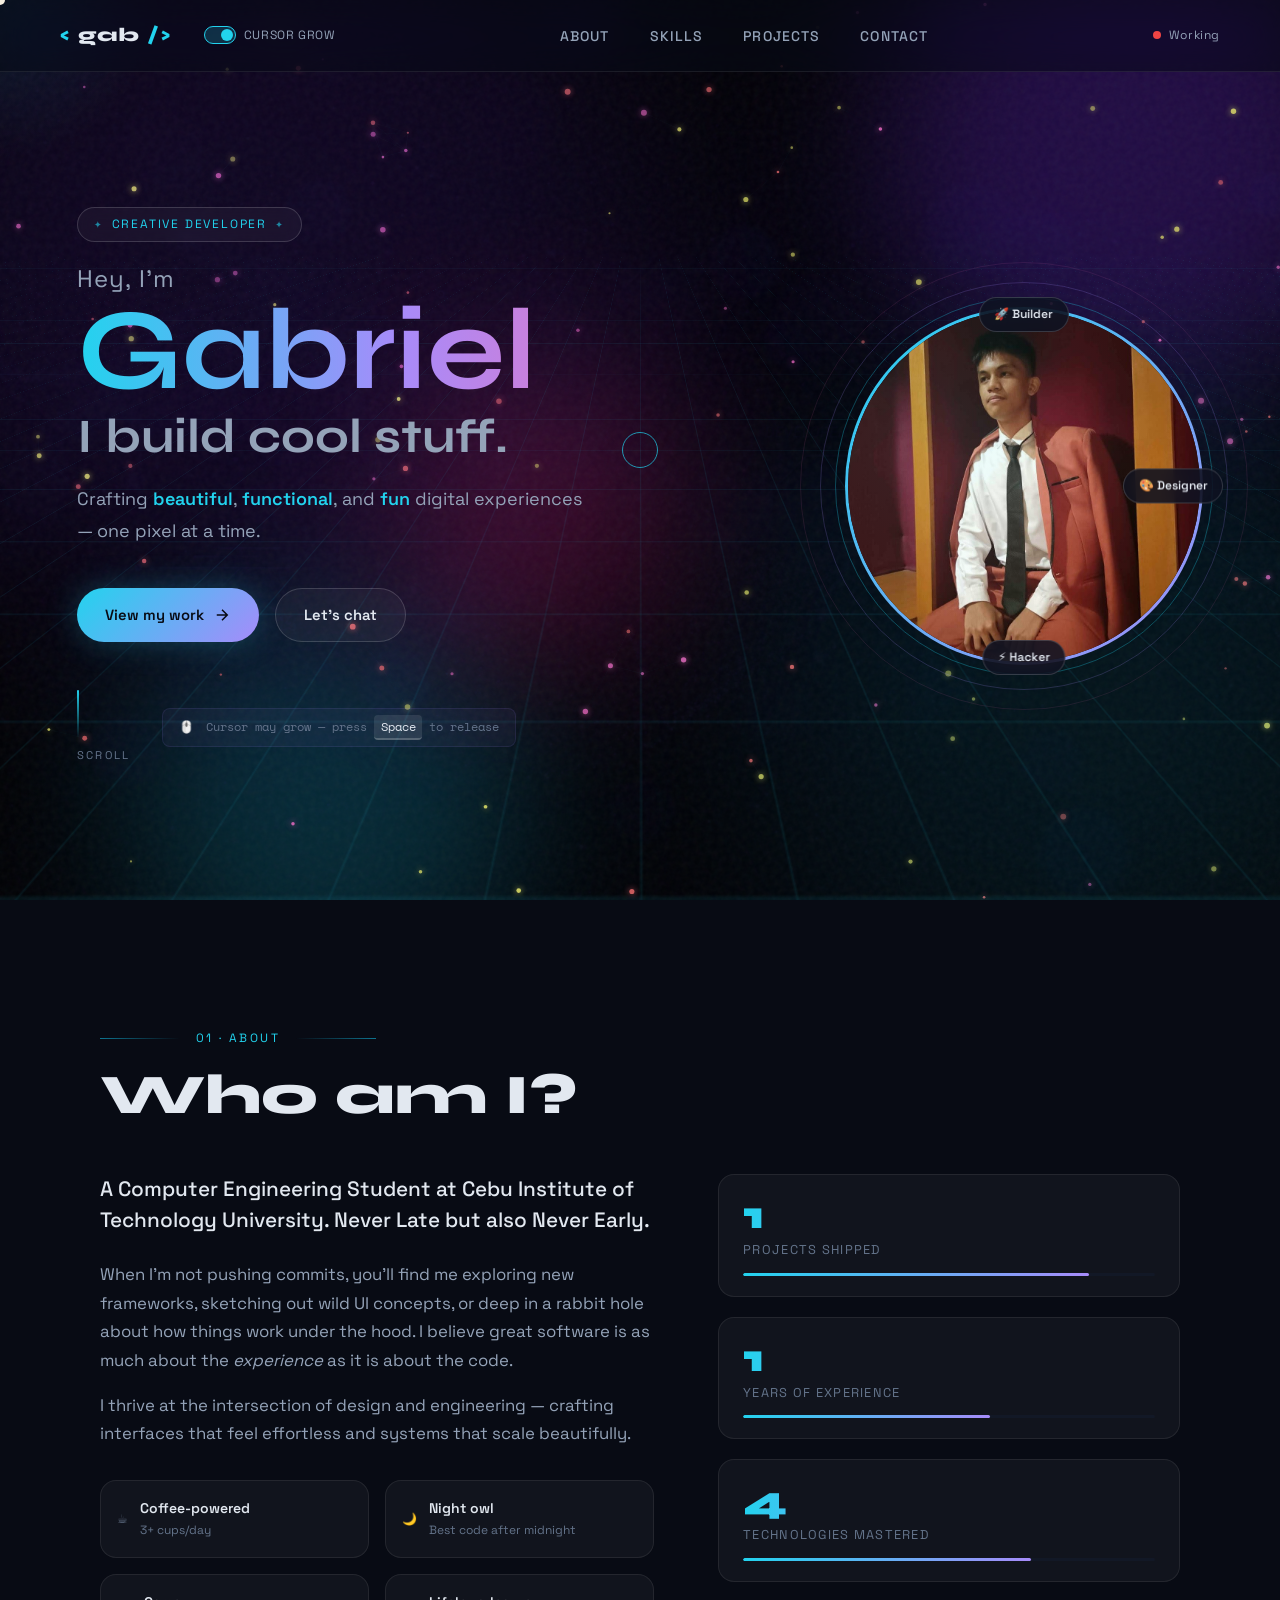
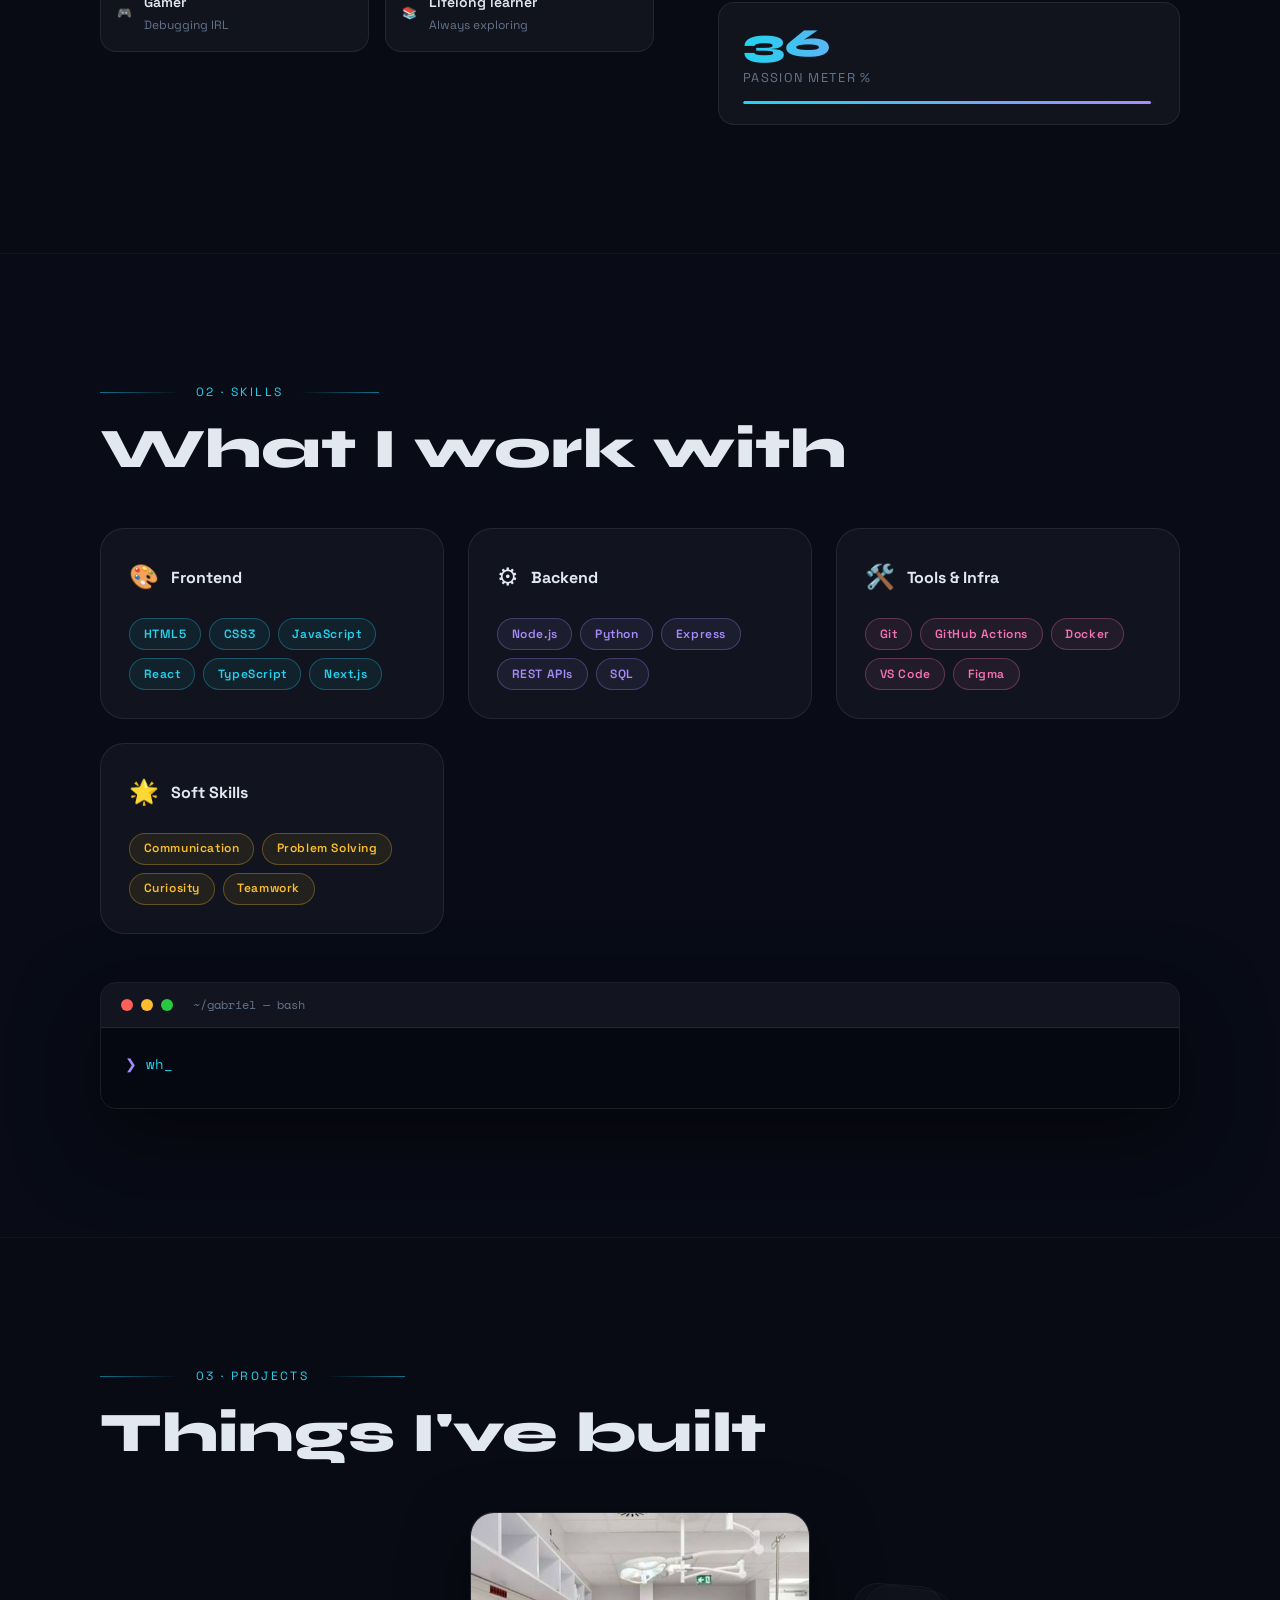
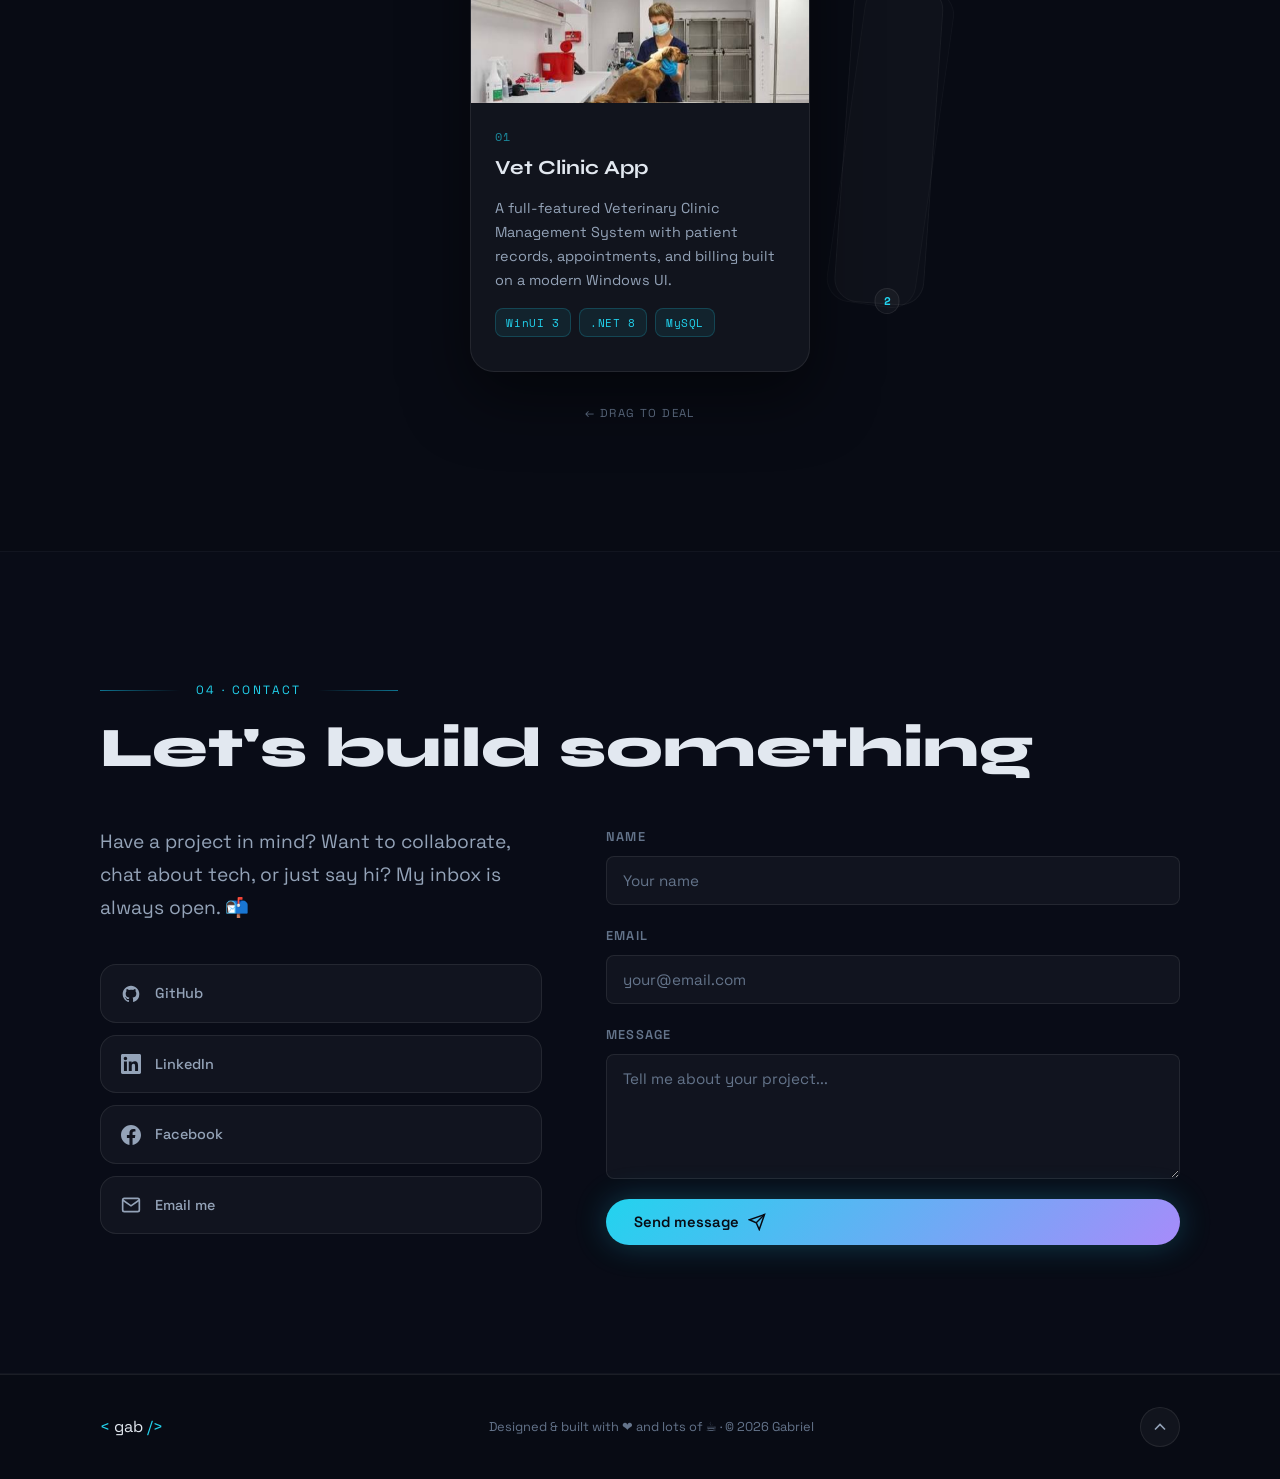
==== commit 3d7125a3: "Debugging and Clean up" ====
--- a/index.html
+++ b/index.html
@@ -58,8 +58,8 @@
       <li><a href="#contact" class="nav-link">Contact</a></li>
     </ul>
     <div class="nav-status">
-      <span class="status-dot"></span>
-      <span>Available for work</span>
+      <span class="status-dot2"></span>
+      <span>Working</span>
     </div>
   </nav>
 
@@ -147,7 +147,7 @@
       <div class="about-grid">
         <div class="about-text reveal">
           <p class="about-lead">
-            I'm a passionate developer who loves turning ideas into elegant digital realities.
+            A Computer Engineering Student at Cebu Institute of Technology University. Never Late but also Never Early.
           </p>
           <p>
             When I'm not pushing commits, you'll find me exploring new frameworks, sketching out
@@ -330,10 +330,29 @@
         <!-- Stage: all 3 cards are absolutely positioned here -->
         <div class="deck-stage" id="deck-stage">
 
-          <article class="project-card" id="project-1">
+             <article class="project-card" id="project-1">
             <div class="project-img-wrap">
               <div class="project-img project-img-1">
-                <img src="assets/project-1.jpg" alt="Gala preview" class="card-thumb" onerror="this.style.display='none'">
+                <img src="assets/project-1.jpg" alt="Vet Clinic App preview" class="card-thumb" onerror="this.style.display='none'">
+              </div>
+              <div class="project-overlay">
+                <a href="https://github.com/GABRIEL-CSTND/VetClinicApp" target="_blank" rel="noopener noreferrer" class="project-link" aria-label="View VetClinicApp">
+                  <svg viewBox="0 0 24 24" fill="none" stroke="currentColor" stroke-width="2"><path d="M18 13v6a2 2 0 01-2 2H5a2 2 0 01-2-2V8a2 2 0 012-2h6M15 3h6v6M10 14L21 3"/></svg>
+                </a>
+              </div>
+            </div>
+            <div class="project-info">
+              <span class="project-num">01</span>
+              <h3 class="project-title">Vet Clinic App</h3>
+              <p class="project-desc">A full-featured Veterinary Clinic Management System with patient records, appointments, and billing built on a modern Windows UI.</p>
+              <div class="project-tags"><span>WinUI 3</span><span>.NET 8</span><span>MySQL</span></div>
+            </div>
+          </article>
+
+          <article class="project-card" id="project-2">
+            <div class="project-img-wrap">
+              <div class="project-img project-img-2">
+                <img src="assets/project-2.jpg" alt="Gala preview" class="card-thumb" onerror="this.style.display='none'">
               </div>
               <div class="project-overlay">
                 <a href="https://github.com/vesper-org/gala" target="_blank" rel="noopener noreferrer" class="project-link" aria-label="View Gala">
@@ -342,29 +361,10 @@
               </div>
             </div>
             <div class="project-info">
-              <span class="project-num">01</span>
+              <span class="project-num">02</span>
               <h3 class="project-title">Gala</h3>
               <p class="project-desc">A collaborative project under the vesper-org, pushing boundaries in modern software development.</p>
               <div class="project-tags"><span>vesper-org</span><span>Collaborative</span></div>
-            </div>
-          </article>
-
-          <article class="project-card" id="project-2">
-            <div class="project-img-wrap">
-              <div class="project-img project-img-2">
-                <img src="assets/project-2.jpg" alt="Vet Clinic App preview" class="card-thumb" onerror="this.style.display='none'">
-              </div>
-              <div class="project-overlay">
-                <a href="https://github.com/GABRIEL-CSTND/VetClinicApp" target="_blank" rel="noopener noreferrer" class="project-link" aria-label="View VetClinicApp">
-                  <svg viewBox="0 0 24 24" fill="none" stroke="currentColor" stroke-width="2"><path d="M18 13v6a2 2 0 01-2 2H5a2 2 0 01-2-2V8a2 2 0 012-2h6M15 3h6v6M10 14L21 3"/></svg>
-                </a>
-              </div>
-            </div>
-            <div class="project-info">
-              <span class="project-num">02</span>
-              <h3 class="project-title">Vet Clinic App</h3>
-              <p class="project-desc">A full-featured Veterinary Clinic Management System with patient records, appointments, and billing built on a modern Windows UI.</p>
-              <div class="project-tags"><span>WinUI 3</span><span>.NET 8</span><span>MySQL</span></div>
             </div>
           </article>
 
--- a/style.css
+++ b/style.css
@@ -296,9 +296,21 @@
   animation: pulse-green 2s infinite;
 }
 
+.status-dot2 {
+  width: 8px; height: 8px;
+  border-radius: 50%;
+  background: #ef4444;
+  animation: pulse-red 2s infinite;
+}
+
 @keyframes pulse-green {
   0%,100% { box-shadow: 0 0 0 0 rgba(74,222,128,.4); }
   50%      { box-shadow: 0 0 0 6px rgba(74,222,128,0); }
+}
+
+@keyframes pulse-red {
+  0%,100% { box-shadow: 0 0 0 0 rgba(239,68,68,.4); }
+  50%      { box-shadow: 0 0 0 6px rgba(239,68,68,0); }
 }
 
 /* ═══════════════════════════════════════
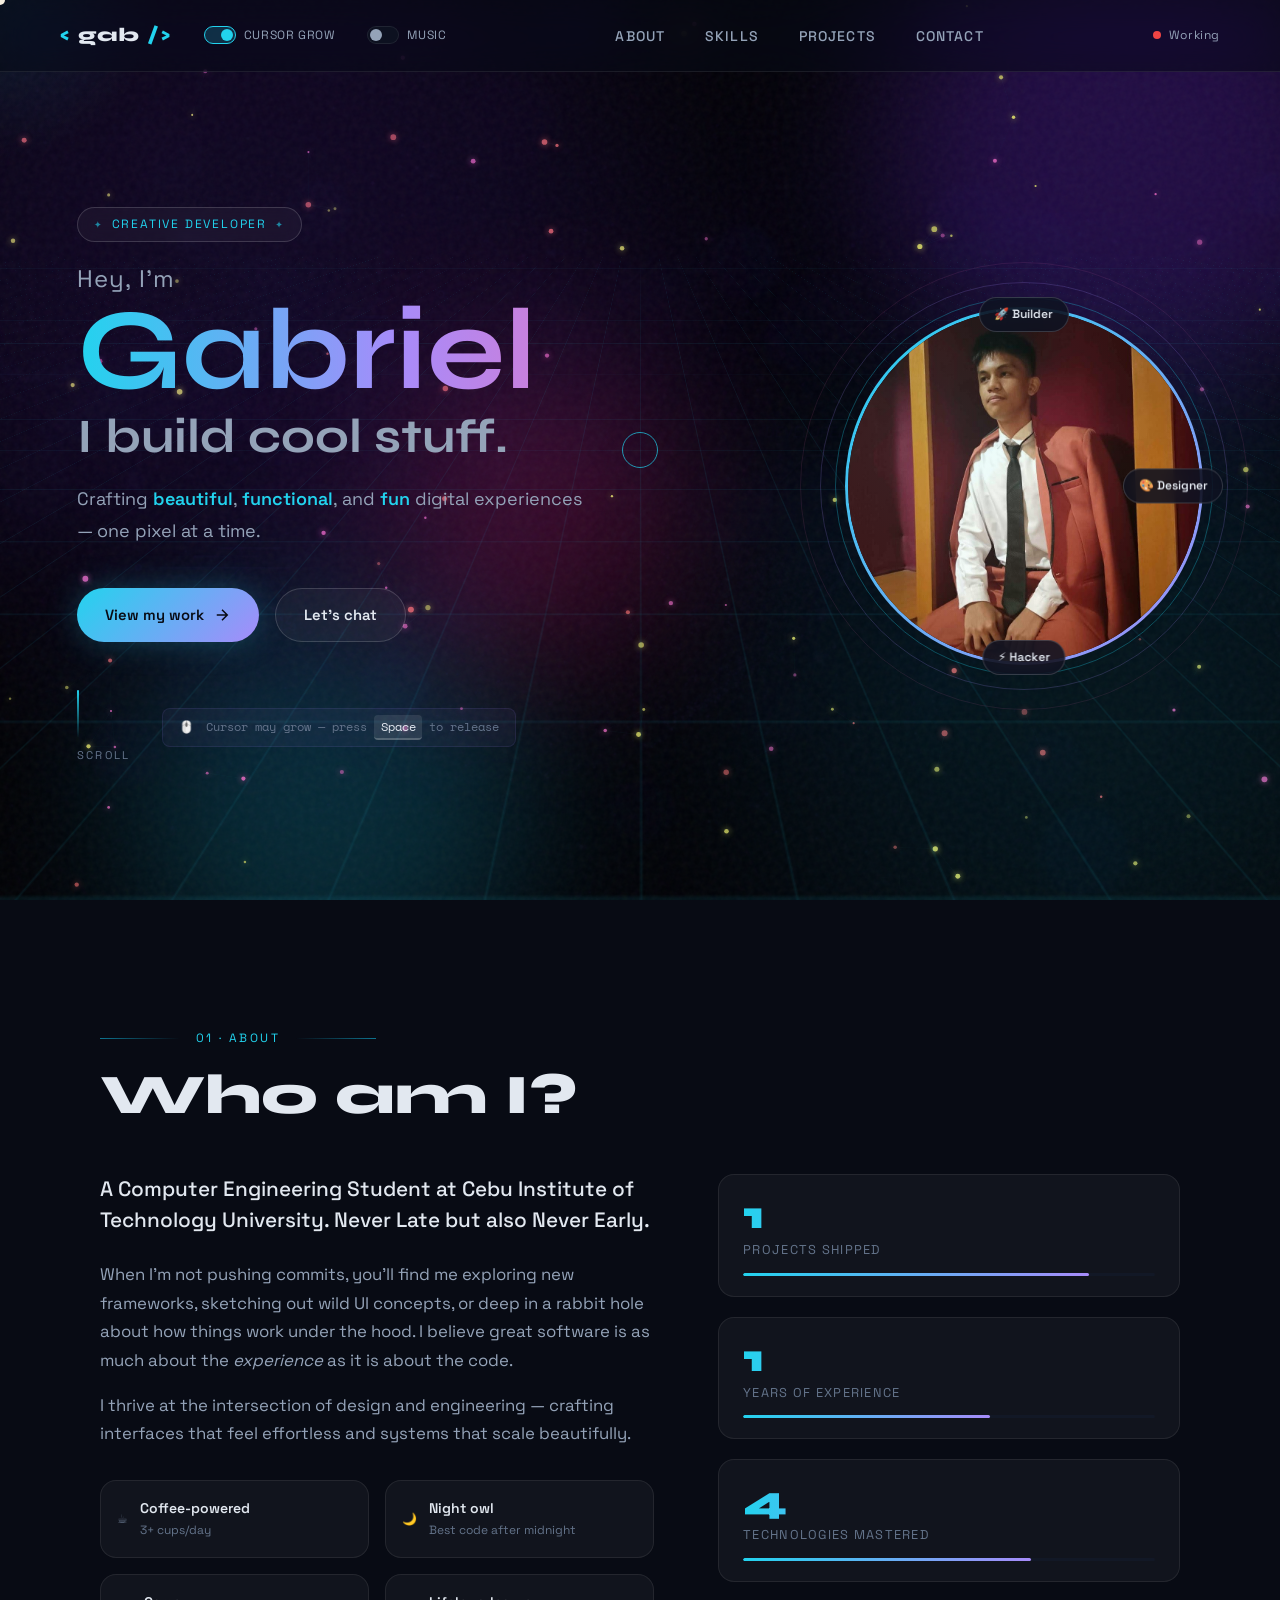
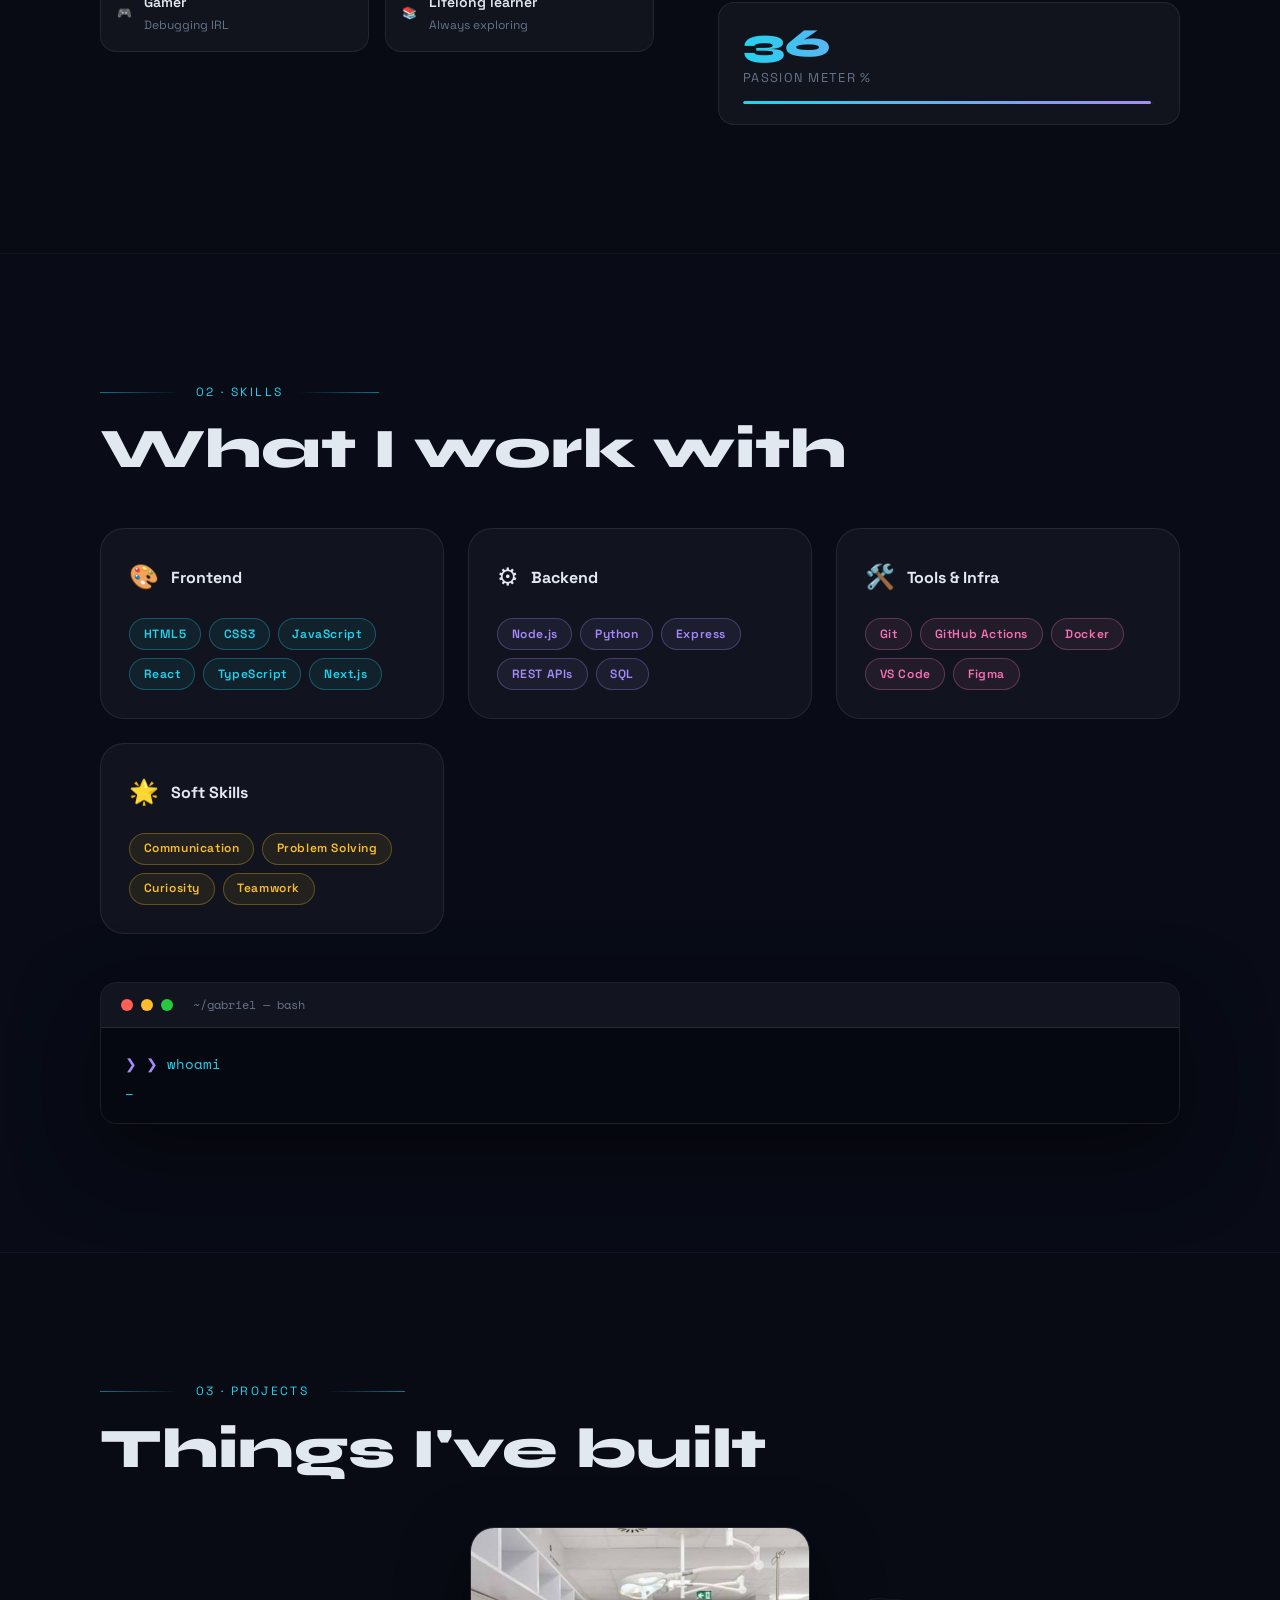
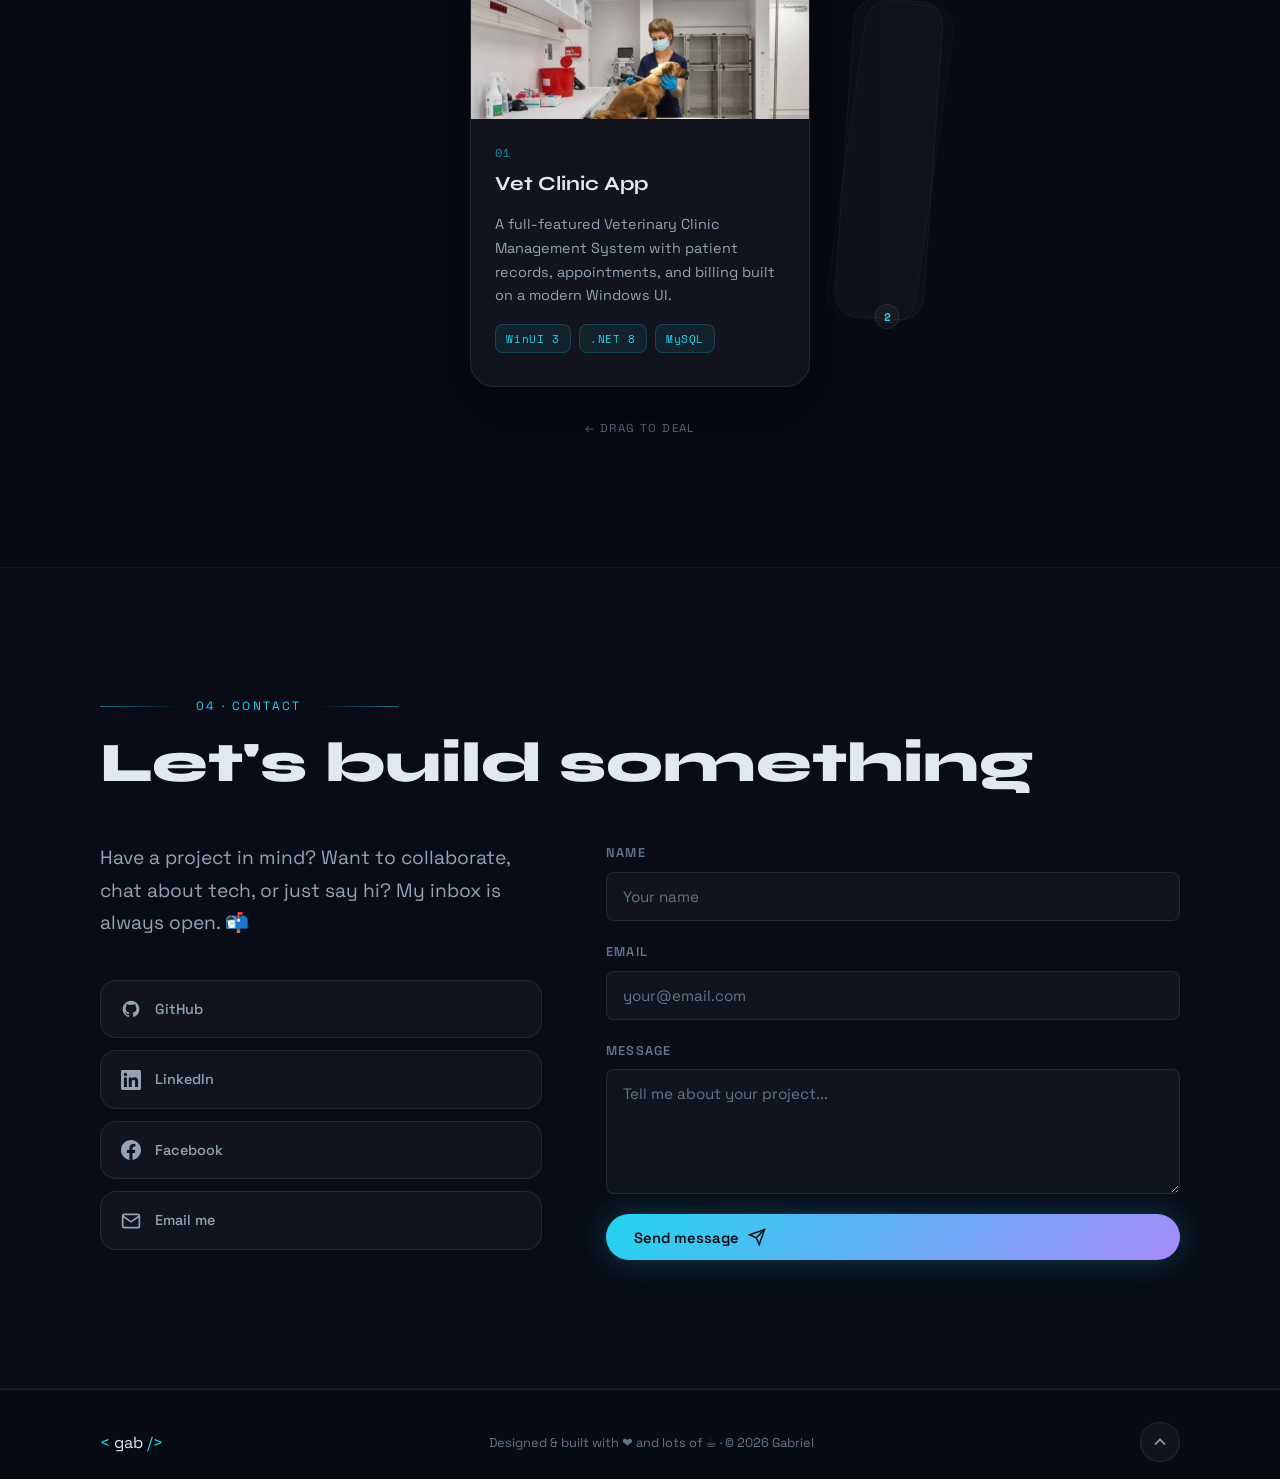
==== commit 8b195abb: "feat: add background music audio player using bg-music-v2.mp3 at 15% volume with navbar Music toggle" ====
--- a/index.html
+++ b/index.html
@@ -49,6 +49,13 @@
           <span class="slider"></span>
         </label>
         <span class="toggle-label">Cursor Grow</span>
+      </div>
+      <div class="nav-toggle-wrap">
+        <label class="toggle-switch">
+          <input type="checkbox" id="music-toggle">
+          <span class="slider"></span>
+        </label>
+        <span class="toggle-label">Music</span>
       </div>
     </div>
     <ul class="nav-links">
@@ -486,6 +493,7 @@
     </div>
   </footer>
 
+  <audio id="bg-audio" src="assets/bg-music-v2.mp3" loop preload="auto"></audio>
   <script src="script.js"></script>
 </body>
 </html>
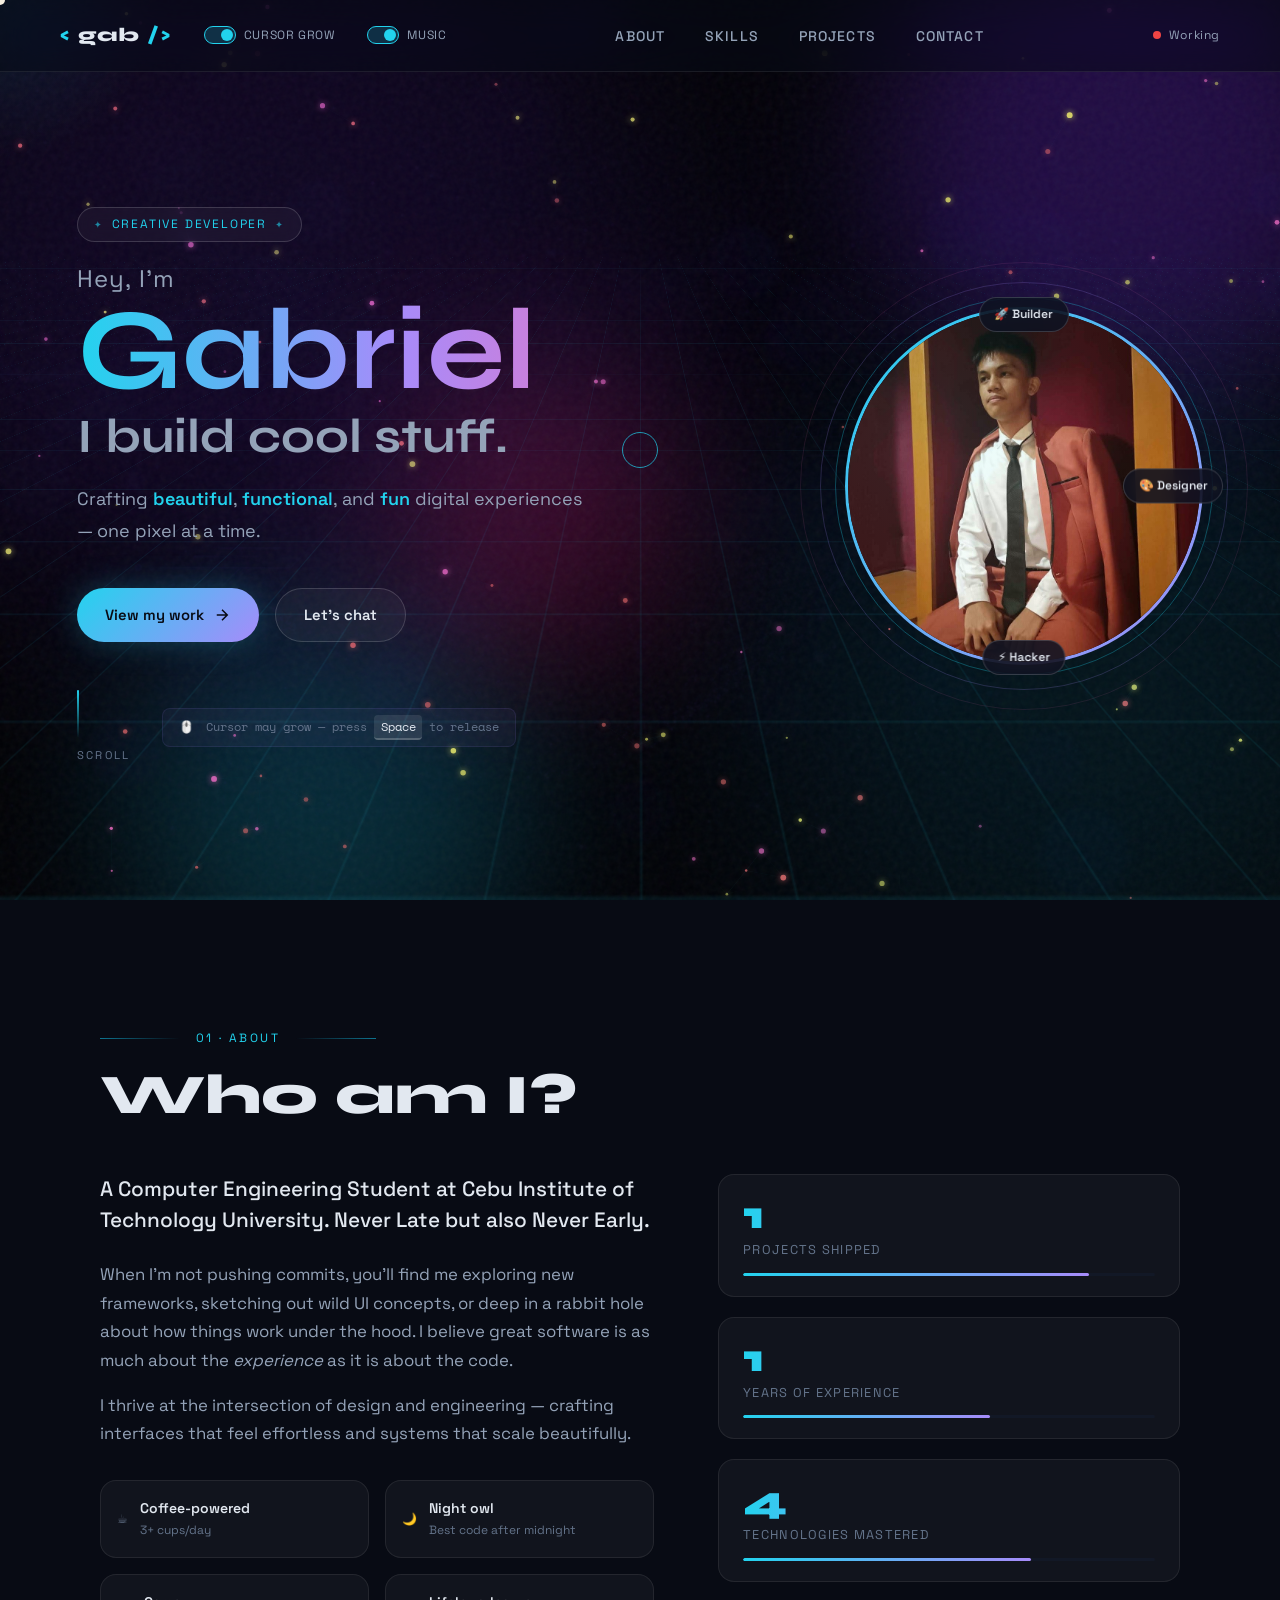
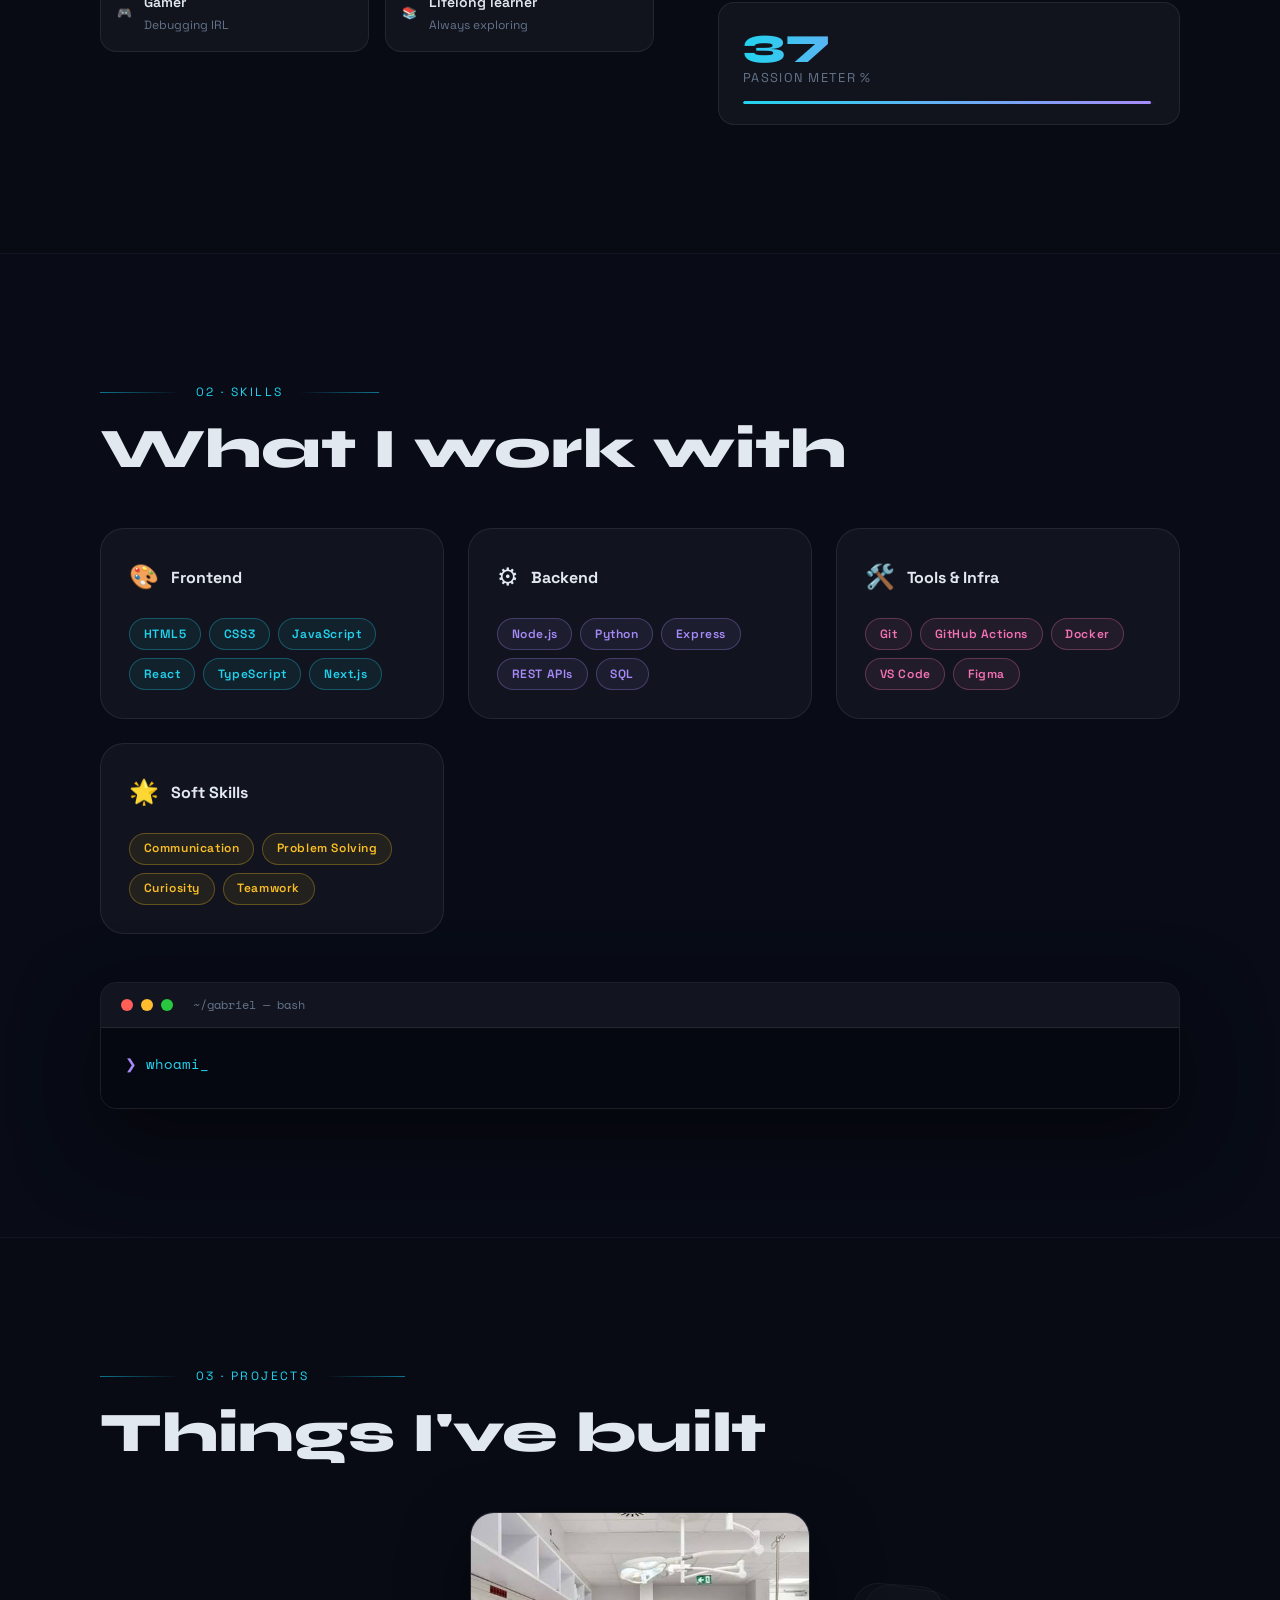
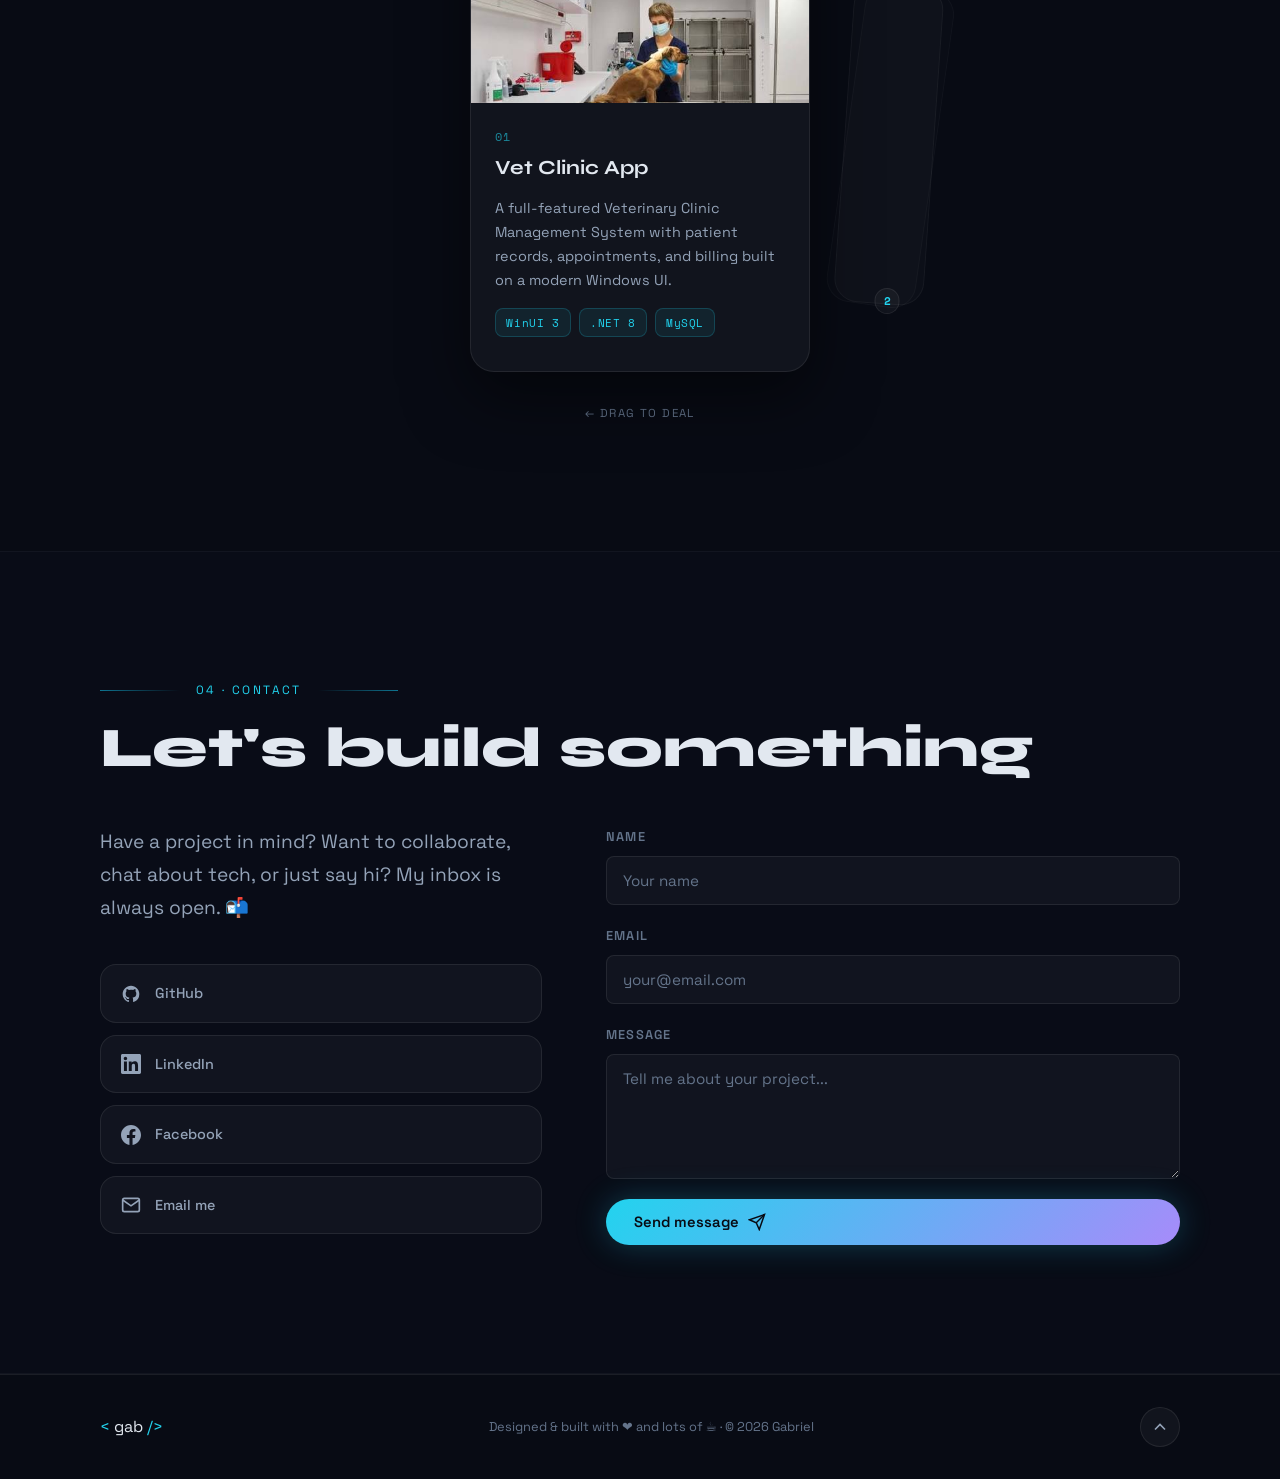
==== commit 6bdd7f8b: "fix: enable Music toggle by default and add persistent audio unlock handler for browser autoplay pol" ====
--- a/index.html
+++ b/index.html
@@ -52,7 +52,7 @@
       </div>
       <div class="nav-toggle-wrap">
         <label class="toggle-switch">
-          <input type="checkbox" id="music-toggle">
+          <input type="checkbox" id="music-toggle" checked>
           <span class="slider"></span>
         </label>
         <span class="toggle-label">Music</span>
